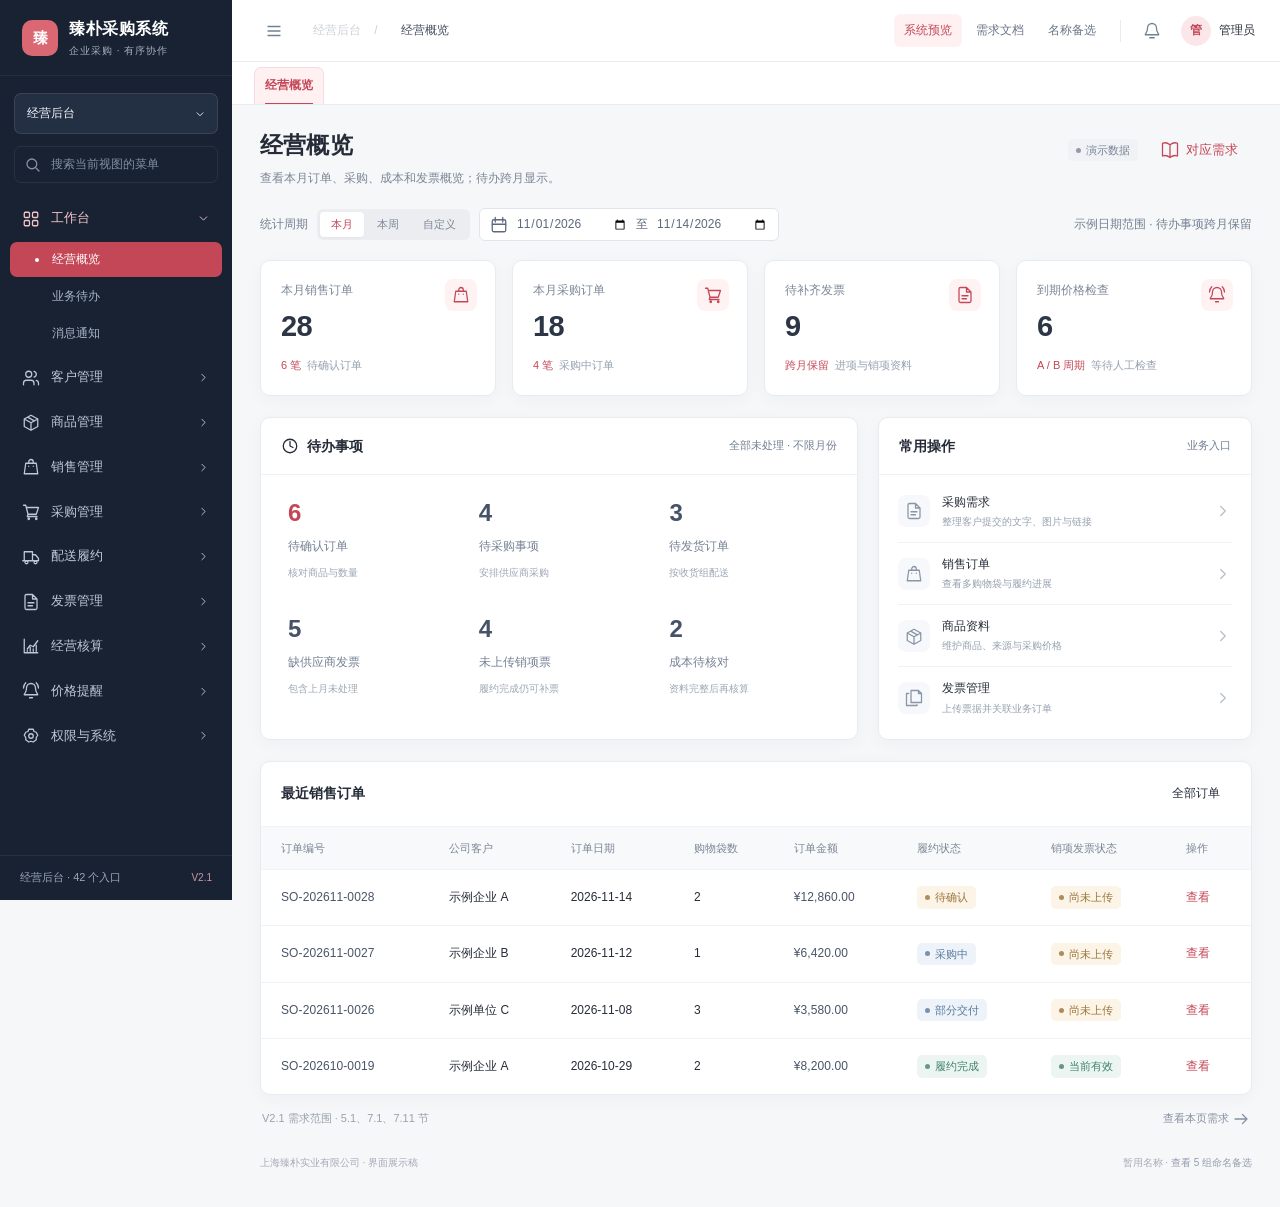
==== index.html @ 1717f4b9 "Add files via upload" ====
<!doctype html>
<html lang="zh-CN">
<head>
<meta charset="utf-8">
<meta name="viewport" content="width=device-width,initial-scale=1">
<meta name="color-scheme" content="light">
<meta name="description" content="臻朴采购系统 V2.1 静态界面预览：经营后台、客户门户与完整规划菜单。">
<title>臻朴采购系统 · 界面预览</title>
<style>
:root{--brand:#D96872;--primary:#C44757;--primary-hover:#B6404E;--soft:#FFF1F2;--bg:#F6F7F9;--surface:#fff;--text:#252C38;--muted:#738092;--border:#E8EBEF;--side:#182232;--side-muted:#A2AFBF;--success:#34816D;--warning:#A77430;--radius:10px;--sidebar:232px;--shadow:0 4px 18px rgba(26,39,57,.035)}
*{box-sizing:border-box}body{margin:0;background:var(--bg);color:var(--text);font-family:Inter,-apple-system,BlinkMacSystemFont,"Segoe UI","PingFang SC","Microsoft YaHei",sans-serif;font-size:14px;line-height:1.6}button,input,select,textarea{font:inherit}button,a,input,select,textarea{-webkit-tap-highlight-color:transparent}button{cursor:pointer}button,a{transition:background .16s,color .16s,border-color .16s,box-shadow .16s}button{color:inherit}a{color:var(--primary);text-decoration:none}button:focus-visible,a:focus-visible,input:focus-visible,select:focus-visible,textarea:focus-visible{outline:3px solid #D9687280;outline-offset:3px}button:disabled{cursor:default;opacity:.55}button svg,a svg{flex-shrink:0}svg.i{width:18px;height:18px;fill:none;stroke:currentColor;stroke-width:1.7;stroke-linecap:round;stroke-linejoin:round;vertical-align:middle;flex-shrink:0}::selection{background:#F8D7DB}button.icon-btn{display:inline-grid;place-items:center;width:34px;height:34px;border:1px solid transparent;background:transparent;border-radius:7px;color:var(--muted)}button.icon-btn:hover{background:var(--soft);color:var(--primary)}.btn{display:inline-flex;align-items:center;justify-content:center;gap:7px;white-space:nowrap;min-height:36px;padding:7px 13px;border:1px solid #DDE2E8;background:white;border-radius:7px;font-size:13px;font-weight:500;line-height:1.4}.btn:hover{border-color:#D9687290;background:#FFFAFA;color:var(--primary)}.btn.primary{background:var(--primary);border-color:var(--primary);color:white}.btn.primary:hover{background:var(--primary-hover)}.btn.small{min-height:30px;padding:5px 10px;font-size:12px}.btn.ghost{border-color:transparent;background:transparent}.btn.ghost:hover{background:var(--soft)}.btn:disabled:hover{background:white;color:var(--muted)}.hint{font-size:12px;color:var(--muted)}.muted{color:var(--muted)}.mono{font-variant-numeric:tabular-nums;font-feature-settings:"tnum";letter-spacing:.1px}.sr-only{position:absolute;width:1px;height:1px;overflow:hidden;clip:rect(0,0,0,0)}.skip{position:fixed;top:-60px;left:16px;z-index:999;background:white;padding:10px}.skip:focus{top:12px}.sidebar{position:fixed;left:0;top:0;bottom:0;width:var(--sidebar);z-index:70;background:var(--side);display:flex;flex-direction:column;color:#DEE5EF;transition:width .18s,transform .18s}.brand{height:76px;display:flex;align-items:center;gap:11px;padding:0 22px;border-bottom:1px solid #FFFFFF0D;flex-shrink:0;color:white}.brand-mark{width:36px;height:36px;background:var(--brand);border-radius:10px;display:grid;place-items:center;color:white;font-size:15px;font-weight:800;letter-spacing:-1px;flex-shrink:0}.brand-name{font-size:16px;font-weight:700;letter-spacing:.5px;white-space:nowrap}.brand-sub{font-size:10px;color:var(--side-muted);margin-top:1px;letter-spacing:1px}.scope-switch{margin:17px 14px 12px;position:relative}.scope-switch select{appearance:none;width:100%;border:1px solid #FFFFFF1A;border-radius:7px;background:#233044;color:#F4F6F9;padding:10px 30px 10px 12px;font-size:12px;cursor:pointer}.scope-switch svg{position:absolute;right:11px;top:12px;pointer-events:none;width:14px}.nav-search{display:flex;align-items:center;gap:7px;margin:0 14px 12px;color:#8392A6;border:1px solid #FFFFFF12;border-radius:7px;padding:7px 9px}.nav-search input{background:none;border:0;outline:none;color:#E9EDF3;width:100%;min-width:0;font-size:12px}.nav-search input::placeholder{color:#8290A2}.nav-scroll{flex:1;overflow:auto;padding:0 10px 12px;scrollbar-width:thin;scrollbar-color:#455269 transparent}.group-toggle{display:flex;align-items:center;width:100%;border:0;background:none;padding:11px 12px;margin-top:2px;border-radius:7px;color:#BEC8D5;font-size:13px;gap:11px;text-align:left}.group-toggle:hover{background:#FFFFFF0A;color:white}.group-toggle .chevron{margin-left:auto;width:13px;height:13px;transition:transform .16s}.group-toggle[aria-expanded=true] .chevron{transform:rotate(90deg)}.group-toggle.has-current{color:#F4C5CA}.nav-children{display:grid;gap:2px;margin:2px 0 5px}.nav-item{position:relative;display:flex;gap:8px;align-items:center;min-height:35px;padding:7px 9px 7px 42px;font-size:12px;color:#A8B5C7;border-radius:7px;white-space:nowrap}.nav-item:hover{background:#FFFFFF0B;color:#FFFFFF}.nav-item.active{background:#C44757;color:#fff}.nav-item.active:before{content:"";position:absolute;width:4px;height:4px;border-radius:50%;left:25px;background:white}.nav-item .phase-mini{font-size:9px;color:inherit;opacity:.8;margin-left:auto;border:1px solid currentColor;padding:0 4px;border-radius:3px;line-height:16px}.sidebar-footer{flex-shrink:0;padding:13px 20px;border-top:1px solid #FFFFFF12;font-size:11px;color:#98A6B9;display:flex;justify-content:space-between;align-items:center}.sidebar-footer .version{font-size:10px;color:#CB99A0}.app{margin-left:var(--sidebar);min-height:100vh;transition:margin .18s}.topbar{height:62px;position:sticky;top:0;background:rgba(255,255,255,.97);border-bottom:1px solid var(--border);z-index:40;display:flex;align-items:center;justify-content:space-between;padding:0 25px;gap:12px}.top-left,.top-right{display:flex;align-items:center;gap:12px;min-width:0}.crumb{color:#8993A2;font-size:12px;white-space:nowrap}.crumb b{font-weight:500;color:#424D5E}.crumb span{padding:0 10px;color:#CCD1D9}.site-links{display:flex;gap:4px;align-items:center;white-space:nowrap}.site-links a{padding:7px 10px;border-radius:6px;color:#697588;font-size:12px}.site-links a:hover,.site-links a.active{background:var(--soft);color:var(--primary)}.header-divider{width:1px;height:22px;background:var(--border);margin:0 2px}.avatar{width:30px;height:30px;display:grid;place-items:center;background:#FBE7E9;color:var(--primary);border-radius:50%;font-weight:600;font-size:12px}.account{display:flex;align-items:center;gap:8px;font-size:12px;white-space:nowrap}.work-tabs{position:sticky;top:62px;z-index:35;height:43px;background:#FFF;border-bottom:1px solid var(--border);display:flex;align-items:stretch;gap:3px;padding:5px 22px 0;overflow-x:auto;scrollbar-width:none}.work-tabs::-webkit-scrollbar{display:none}.work-tab{display:flex;align-items:center;gap:6px;flex-shrink:0;border:1px solid transparent;border-bottom:0;border-radius:7px 7px 0 0;position:relative}.work-tab.selected{background:var(--soft);border-color:#F3DDE1}.work-tab.selected:after{content:"";position:absolute;bottom:-1px;left:10px;right:10px;height:2px;background:var(--primary)}.work-tab .tab-main{background:none;border:0;font-size:12px;color:#748092;padding:8px 10px;white-space:nowrap}.work-tab.selected .tab-main{color:var(--primary);font-weight:600}.work-tab .tab-close{border:0;background:none;color:#A2A9B3;font-size:15px;padding:0 8px 0 0}.work-tab .tab-close:hover{color:var(--primary)}.work-tab:hover{background:#FAFAFC}.content{padding:24px 28px 36px;max-width:1800px;margin:auto}.page-heading{display:flex;justify-content:space-between;align-items:flex-start;gap:16px;margin-bottom:18px}.heading-title{display:flex;align-items:center;gap:10px}.page-heading h1{margin:0;font-size:23px;line-height:1.45;letter-spacing:.2px;font-weight:650}.page-heading p{margin:6px 0 0;color:#7A8596;font-size:12px;max-width:900px;line-height:1.8}.heading-tools{display:flex;gap:9px;align-items:center;flex-shrink:0;margin-top:3px}.badge{display:inline-flex;align-items:center;gap:5px;padding:3px 8px;border-radius:5px;font-size:11px;line-height:1.5;font-weight:500;white-space:nowrap;background:#F0F2F5;color:#758195}.badge:before{content:"";width:5px;height:5px;border-radius:50%;background:currentColor;opacity:.8}.badge.red{background:#FFF0F2;color:#B84A5B}.badge.green{background:#ECF5F1;color:#3F836D}.badge.amber{background:#FBF4E7;color:#9C7439}.badge.blue{background:#EEF3FA;color:#557B9C}.badge.neutral{background:#F0F2F5;color:#788494}.notice{display:flex;align-items:flex-start;gap:9px;padding:11px 14px;background:#FFF7F8;border:1px solid #F4DFE3;border-radius:7px;font-size:12px;line-height:1.8;color:#9E5E67;margin-bottom:18px}.notice svg{margin-top:2px;width:16px;height:16px;flex-shrink:0}.notice.subtle{background:#F8FAFC;color:#738093;border-color:var(--border)}.period-bar{display:flex;align-items:center;justify-content:space-between;gap:12px;flex-wrap:wrap;margin-bottom:19px}.period-left{display:flex;align-items:center;gap:9px;flex-wrap:wrap;font-size:12px}.segmented{display:inline-flex;background:#EBEDF1;border-radius:6px;padding:3px;gap:2px}.segmented button{font-size:11px;border:0;background:none;padding:4px 11px;border-radius:4px;color:#7C8797}.segmented button.active{background:white;color:var(--primary);box-shadow:0 1px 3px #25324C0A}.date-field{display:inline-flex;align-items:center;gap:8px;border:1px solid #E1E5EB;background:white;padding:5px 10px;border-radius:6px;font-size:12px;color:#5D697B}.date-field input{border:0;background:transparent;font-size:12px;color:#5D697B;width:112px;padding:0;outline:none}.kpi-grid{display:grid;grid-template-columns:repeat(4,minmax(0,1fr));gap:16px;margin-bottom:21px}.kpi{position:relative;background:white;border:1px solid var(--border);border-radius:var(--radius);padding:20px;box-shadow:var(--shadow);min-height:128px}.kpi .kpi-icon{position:absolute;top:18px;right:18px;width:32px;height:32px;display:grid;place-items:center;background:#FFF2F3;color:var(--primary);border-radius:8px}.kpi-label{color:#7B8797;font-size:12px;margin-bottom:6px}.kpi-value{font-size:29px;font-weight:650;line-height:1.4;letter-spacing:-.6px;color:#2D3647}.kpi-bottom{display:flex;gap:6px;align-items:center;font-size:11px;color:#94A0AF;margin-top:10px}.kpi-bottom b{font-weight:500;color:var(--primary)}.panel{border:1px solid var(--border);background:white;border-radius:var(--radius);box-shadow:var(--shadow);overflow:hidden;min-width:0}.panel-head{display:flex;align-items:center;justify-content:space-between;gap:10px;padding:17px 20px;border-bottom:1px solid #EFF1F4}.panel-head h2{font-size:14px;font-weight:600;margin:0;display:flex;align-items:center;gap:8px}.panel-head .hint{font-size:11px}.panel-body{padding:20px}.dashboard-columns{display:grid;grid-template-columns:minmax(0,1.6fr) minmax(260px,1fr);gap:20px;margin-bottom:21px}.todo-grid{display:grid;grid-template-columns:repeat(3,minmax(0,1fr));padding:10px 15px 16px;gap:6px}.todo-cell{border:0;background:white;text-align:left;border-radius:7px;padding:14px 12px;display:flex;flex-direction:column;gap:9px}.todo-cell:hover{background:#FFF6F7}.todo-cell .num{font-size:24px;line-height:1.2;font-weight:600;color:#465267}.todo-cell .num.rose{color:var(--primary)}.todo-cell .label{font-size:12px;color:#748094}.todo-cell .meta{font-size:10px;color:#9CA6B4}.quick-list{padding:6px 19px 10px}.quick-item{display:flex;align-items:center;gap:12px;width:100%;padding:12px 0;background:none;border:0;border-bottom:1px solid #F0F2F5;text-align:left}.quick-item:last-child{border-bottom:0}.quick-item:hover .quick-copy strong{color:var(--primary)}.quick-icon{width:32px;height:32px;display:grid;place-items:center;background:#F7F8FB;border-radius:8px;color:#8A95A5}.quick-copy{flex:1}.quick-copy strong{font-size:12px;font-weight:500;display:block}.quick-copy span{font-size:10px;color:#95A0AF;display:block;margin-top:2px}.quick-arrow{color:#B6BFCA}.table-scroll{width:100%;overflow:auto;scrollbar-width:thin}table{border-collapse:collapse;width:100%;font-size:12px;white-space:nowrap;text-align:left}thead{background:#F8F9FB;color:#7B8796;font-size:11px;font-weight:500}th{padding:13px 15px;font-weight:500;line-height:1.5}td{border-top:1px solid #F0F2F5;padding:15px;line-height:1.6;max-width:240px;overflow:hidden;text-overflow:ellipsis}tr:hover td{background:#FFFAFB}td:first-child,th:first-child{padding-left:20px}td:last-child,th:last-child{padding-right:20px}.table-action{border:0;background:transparent;color:var(--primary);font-size:12px;padding:3px 0}.table-action:hover{text-decoration:underline}.cell-main{font-weight:500;color:#485466}.cell-sub{font-size:10px;color:#A0A9B6;margin-top:3px;display:block}.truncate{display:block;max-width:210px;white-space:nowrap;overflow:hidden;text-overflow:ellipsis}.filter-bar{display:flex;justify-content:space-between;align-items:center;flex-wrap:wrap;gap:10px;padding:18px 20px}.filter-controls,.filter-actions{display:flex;align-items:center;gap:8px;flex-wrap:wrap}.search-box{display:flex;align-items:center;gap:8px;padding:7px 10px;border:1px solid #E1E5EB;border-radius:6px;background:white;color:#9BA6B4;min-width:210px}.search-box input{border:0;outline:none;min-width:0;width:100%;font-size:12px;color:#455368}.search-box input::placeholder{color:#A5ADBA}.select-control{border:1px solid #E1E5EB;border-radius:6px;font-size:12px;background:white;padding:8px 27px 8px 10px;min-height:35px;color:#778395}.list-tabs{display:flex;gap:24px;padding:0 20px;border-bottom:1px solid var(--border);overflow:auto;white-space:nowrap}.list-tabs button{border:0;background:none;padding:14px 0 12px;font-size:12px;color:#7E899A;position:relative;flex-shrink:0}.list-tabs button.active{color:var(--primary);font-weight:600}.list-tabs button.active:after{content:"";position:absolute;bottom:0;left:0;right:0;height:2px;background:var(--primary)}.table-footer{display:flex;align-items:center;justify-content:space-between;padding:14px 20px;color:#95A0AE;font-size:11px;border-top:1px solid var(--border)}.pagination{display:flex;gap:7px;align-items:center}.pagination button{border:1px solid #E1E5EB;background:white;border-radius:5px;min-width:25px;height:26px;font-size:11px;color:#7E8B9C}.pagination button.current{border-color:#E2A5AD;color:var(--primary);background:#FFF5F6}.pagination button:disabled{opacity:.4}.section-footnote{font-size:11px;color:#98A1AD;padding:15px 2px 0;display:flex;justify-content:space-between;gap:10px;flex-wrap:wrap}.section-footnote a{color:#8691A2}.section-footnote a:hover{color:var(--primary)}.empty{padding:64px 20px;text-align:center;color:#98A2AF;font-size:12px}.empty svg{width:38px;height:38px;color:#C9D1DC;margin-bottom:12px}.empty strong{display:block;color:#6F7B8F;font-size:14px;font-weight:500;margin-bottom:6px}.notes{margin:16px 0;padding:0;list-style:none;font-size:12px;color:#7E8998}.notes li{padding:5px 0;display:flex;gap:8px;align-items:flex-start}.notes li:before{content:"";width:4px;height:4px;background:#DAA0A9;border-radius:50%;margin-top:8px;flex-shrink:0}.form-grid{display:grid;grid-template-columns:1fr 1fr;gap:20px}.field label{display:block;font-size:12px;margin-bottom:8px;color:#5C687A}.field .required{color:var(--primary);margin-right:3px}.field input,.field textarea,.field select{width:100%;border:1px solid #E0E5EB;border-radius:7px;padding:10px 12px;background:white;color:#596678;font-size:12px;outline:none}.field input[readonly]{background:#F8F9FB;color:#8C98A7}.field textarea{min-height:110px;resize:vertical}.field input:focus,.field textarea:focus{border-color:#DFA0A9}.field.full{grid-column:1/-1}.field .hint{margin:6px 0 0;font-size:11px}.upload-box{border:1px dashed #DBDFE6;border-radius:7px;min-height:100px;display:flex;align-items:center;justify-content:center;flex-direction:column;gap:7px;color:#9BA6B4;background:#FBFCFE;font-size:12px;cursor:pointer}.upload-box:hover{border-color:var(--brand);background:#FFFAFB}.form-actions{display:flex;gap:10px;padding-top:22px;border-top:1px solid var(--border);margin-top:24px}.settings-layout{display:grid;grid-template-columns:minmax(0,1.5fr) minmax(260px,1fr);gap:20px}.setting-row{display:flex;justify-content:space-between;align-items:center;padding:18px 0;border-bottom:1px solid #EEF1F5;gap:20px}.setting-row:first-child{padding-top:0}.setting-row:last-child{border:0}.setting-row strong{display:block;font-size:13px;font-weight:500}.setting-row p{font-size:11px;color:#8A95A5;margin:4px 0 0}.switch{height:21px;width:38px;background:#D9DFE7;border:0;border-radius:20px;position:relative;flex-shrink:0}.switch:after{content:"";position:absolute;left:3px;top:3px;width:15px;height:15px;background:white;border-radius:50%}.switch.on{background:var(--primary)}.switch.on:after{left:20px}.rule-summary{display:flex;gap:12px;align-items:stretch;margin-bottom:20px}.rule-tile{flex:1;background:#FAF6F7;border:1px solid #F2E7EA;border-radius:8px;padding:17px}.rule-tile strong{color:var(--primary);font-size:25px;display:block;margin:4px 0}.rule-tile span{font-size:11px;color:#8B7A83}.cycle-steps{display:flex;gap:9px;align-items:center;flex-wrap:wrap;font-size:12px;padding:18px;background:#FCF9FA;border:1px solid #F0E7E9;border-radius:8px;margin-bottom:20px}.cycle-steps .step{border:1px solid #EAD9DD;background:white;padding:8px 12px;border-radius:6px;color:#925D69}.cycle-steps .i{color:#C2A2AA;width:15px}.catalog-top{display:flex;align-items:center;justify-content:space-between;gap:20px;padding:24px;background:#FFF;border:1px solid var(--border);border-radius:10px;margin-bottom:20px}.catalog-top h2{font-size:18px;font-weight:600;margin:0 0 6px}.catalog-top p{color:#8A94A4;font-size:12px;margin:0}.product-grid{display:grid;grid-template-columns:repeat(4,minmax(0,1fr));gap:16px;margin-top:18px}.product-card{background:white;border:1px solid var(--border);border-radius:9px;overflow:hidden}.product-card:hover{border-color:#DDA7AF;box-shadow:0 5px 20px #40253006}.product-visual{height:150px;background:#F7F8FA;display:grid;place-items:center;color:#A0AAB9;position:relative}.product-visual .i{width:56px;height:56px;stroke-width:1.1}.product-visual .image-note{position:absolute;bottom:10px;font-size:10px;color:#A8B0BC}.product-info{padding:17px}.product-info h3{font-size:13px;margin:0 0 5px;white-space:nowrap;overflow:hidden;text-overflow:ellipsis;font-weight:600}.product-info p{margin:0 0 14px;color:#96A0AD;font-size:11px}.product-price{display:flex;align-items:center;justify-content:space-between;gap:6px;color:var(--primary);font-size:13px}.bags-layout{display:grid;grid-template-columns:minmax(0,1fr) 285px;gap:20px}.bag{margin-bottom:18px}.bag-top{display:flex;align-items:center;gap:10px;padding:17px 20px;border-bottom:1px solid var(--border)}.bag-top strong{font-size:13px;font-weight:600}.bag-top .badge{margin-left:auto}.address-line{padding:13px 20px;color:#7D8797;font-size:12px;background:#FDFDFE;border-bottom:1px solid #F1F3F5;display:flex;gap:8px;align-items:center;flex-wrap:wrap}.cart-row{display:flex;align-items:center;gap:16px;padding:18px 20px;border-bottom:1px solid #F1F3F5}.cart-thumb{width:46px;height:46px;background:#F5F6F9;border:1px solid #EEF0F3;border-radius:7px;display:grid;place-items:center;color:#A0ABB9;flex-shrink:0}.cart-info{flex:1;min-width:0}.cart-info strong{font-size:12px;font-weight:500;display:block}.cart-info span{font-size:11px;color:#96A0AF}.quantity{display:flex;align-items:center;border:1px solid #E2E6EC;border-radius:5px;font-size:12px;overflow:hidden}.quantity button{background:#FBFCFD;border:0;width:25px;height:28px;color:#8A96A7}.quantity span{min-width:30px;text-align:center}.cart-price{font-size:12px;color:var(--primary);margin-left:12px}.summary-row{display:flex;justify-content:space-between;font-size:12px;margin:15px 0;color:#8590A0}.summary-total{display:flex;justify-content:space-between;border-top:1px solid var(--border);padding:20px 0;color:#4D5B6F;font-size:13px}.summary-total strong{color:var(--primary);font-size:18px}.summary-box .btn{width:100%}.quote-sheet{max-width:1000px;margin:0 auto;background:white;border:1px solid var(--border);border-top:4px solid var(--brand);border-radius:8px;padding:32px}.quote-head{display:flex;justify-content:space-between;gap:25px;border-bottom:1px solid #EEE6E9;padding-bottom:24px}.quote-title h2{font-size:24px;letter-spacing:2px;margin:0 0 5px;font-weight:600}.quote-title p{font-size:12px;color:#8A94A2;margin:0}.quote-meta{font-size:11px;color:#8590A0;text-align:right;line-height:2}.quote-client{padding:20px 0;display:flex;justify-content:space-between;font-size:12px;color:#6C778A}.quote-product{display:flex;gap:11px;align-items:center}.quote-product .cart-thumb{width:36px;height:36px}.quote-total{text-align:right;padding:22px 0;font-size:13px;color:#8190A1}.quote-total strong{color:var(--primary);font-size:22px;margin-left:25px}.quote-note{border-top:1px solid var(--border);padding-top:18px;font-size:11px;color:#98A0AC;line-height:1.9}.reserved{max-width:900px;margin:0 auto}.reserved-hero{background:white;border:1px solid var(--border);border-radius:10px;padding:32px}.reserved-icon{width:52px;height:52px;border-radius:12px;background:#FAF0F2;color:var(--primary);display:grid;place-items:center;margin-bottom:20px}.reserved-icon svg{width:26px;height:26px}.reserved-hero h2{font-size:21px;margin:0 0 10px;font-weight:600}.reserved-hero>p{font-size:13px;color:#8591A0;line-height:1.9;max-width:700px}.reserved-caption{font-size:12px;color:#9B7480;margin:22px 0;padding:14px 16px;background:#FFF7F8;border-radius:7px;border-left:3px solid #E5B2B9}.reserved-links{display:flex;gap:10px;flex-wrap:wrap;margin-top:24px}.planned-tabs{display:flex;gap:8px;flex-wrap:wrap;margin:20px 0}.planned-tabs button{border:1px solid #E5D6DA;background:#FFF9FA;border-radius:6px;padding:8px 15px;font-size:12px;color:#93717C}.planned-tabs button.active{background:var(--soft);border-color:var(--brand);color:var(--primary)}.auth-card{max-width:450px;margin:32px auto;background:white;border:1px solid var(--border);border-radius:12px;padding:32px}.auth-card .brand-mark{margin-bottom:20px}.auth-card h2{font-size:21px;margin:0 0 9px}.auth-card p{font-size:12px;color:#8A95A5;margin:0 0 22px;line-height:1.9}.auth-card .field{margin:16px 0}.auth-card .btn{width:100%;margin-top:5px}.auth-footer{display:flex;justify-content:space-between;margin-top:16px;font-size:11px}.help-grid{display:grid;grid-template-columns:1fr 1fr;gap:20px}.help-link{background:white;border:1px solid var(--border);border-radius:10px;padding:25px;display:block;color:var(--text)}.help-link:hover{border-color:#DB9BA6;background:#FFFAFB}.help-link h2{font-size:16px;margin:14px 0 8px}.help-link p{font-size:12px;color:#8A95A5;margin:0;line-height:1.9}.help-link svg{color:var(--primary);width:26px;height:26px}.help-accordion{margin-top:20px}.help-accordion details{padding:18px 20px;border-bottom:1px solid var(--border);font-size:12px}.help-accordion details:last-child{border:0}.help-accordion summary{cursor:pointer;font-weight:500;color:#4D5B70}.help-accordion p{color:#8590A0;line-height:1.9}.app-footer{display:flex;align-items:center;justify-content:space-between;gap:15px;margin-top:27px;font-size:10px;color:#A3ABB7;flex-wrap:wrap}.app-footer a{color:#929DAC}.backdrop{display:none;position:fixed;inset:0;background:#0C15264D;z-index:65}.tooltip{position:fixed;z-index:500;max-width:min(360px,calc(100vw - 20px));background:#263347;color:white;font-size:11px;padding:8px 12px;border-radius:6px;box-shadow:0 5px 20px #18233326;pointer-events:none;line-height:1.7}.toast{position:fixed;left:calc(50% + var(--sidebar)/2);bottom:28px;transform:translateX(-50%) translateY(20px);background:#263347;color:white;z-index:600;max-width:min(470px,calc(100vw - 30px));font-size:12px;padding:12px 18px;border-radius:8px;box-shadow:0 10px 30px #20294030;opacity:0;pointer-events:none;transition:opacity .18s,transform .18s}.toast.show{opacity:1;transform:translateX(-50%) translateY(0)}.modal-overlay{position:fixed;inset:0;z-index:200;background:#17223861;display:flex;align-items:center;justify-content:center;padding:22px}.modal{background:#fff;border-radius:12px;max-width:850px;width:100%;max-height:88vh;overflow:auto;box-shadow:0 20px 60px #13213233}.modal-head{position:sticky;top:0;background:white;display:flex;justify-content:space-between;align-items:center;padding:17px 24px;border-bottom:1px solid var(--border);z-index:1}.modal-head h2{font-size:16px;margin:0}.modal-body{padding:24px}.detail-grid{display:grid;grid-template-columns:1fr 1fr;gap:20px}.detail-grid dt{font-size:11px;color:#95A0AE}.detail-grid dd{margin:6px 0 0;font-size:13px;color:#536176;overflow-wrap:anywhere}.progress{display:flex;gap:3px;margin:20px 0}.progress span{height:4px;border-radius:5px;background:#E8EDF2;flex:1}.progress span.done{background:#D96872}.tracking-list{list-style:none;padding:0;margin:20px 0 0}.tracking-list li{position:relative;padding:0 0 20px 25px;border-left:1px solid #E7EBF0;margin-left:5px;font-size:12px;color:#748195}.tracking-list li:before{content:"";position:absolute;left:-5px;top:5px;width:9px;height:9px;background:#D4DAE3;border:2px solid white;border-radius:50%}.tracking-list li:first-child:before{background:var(--primary)}.tracking-list li:last-child{border-color:transparent}.tracking-list strong{font-weight:500;display:block;color:#566477}.tracking-list time{font-size:10px;color:#A0AAB7}.mini-bars{display:flex;gap:16px;align-items:flex-end;height:135px;padding:5px 10px 24px}.mini-bar{flex:1;max-width:55px;position:relative;border-radius:5px 5px 0 0;background:#EDD0D5;min-height:10px}.mini-bar:nth-child(2n){background:#D9818C}.mini-bar span{position:absolute;bottom:-22px;left:50%;transform:translateX(-50%);font-size:10px;color:#9AA5B3;white-space:nowrap}.mini-bar i{position:absolute;top:-22px;left:50%;transform:translateX(-50%);font-style:normal;font-size:10px;color:#8B98A8}.menu-map{display:grid;grid-template-columns:repeat(3,1fr);gap:15px}.map-group{border:1px solid var(--border);border-radius:8px;padding:15px}.map-group h3{margin:0 0 8px;font-size:13px}.map-group a{display:inline-block;margin:4px 10px 4px 0;font-size:11px;color:#7B8799}.map-group a:hover{color:var(--primary)}body.compact{--sidebar:74px}body.compact .brand{padding:0 19px}body.compact .brand-copy,body.compact .scope-switch,body.compact .nav-search,body.compact .nav-label,body.compact .group-toggle .chevron,body.compact .nav-children,body.compact .sidebar-footer span:first-child{display:none}body.compact .nav-scroll{padding-top:18px}body.compact .group-toggle{justify-content:center;padding:13px 0}body.compact .sidebar-footer{padding:15px 5px;justify-content:center}body.compact .nav-group{position:relative}
@media(min-width:1650px){.content{padding:30px 36px}.kpi{min-height:141px;padding:22px}.dashboard-columns{grid-template-columns:1.7fr 1fr}.todo-cell{padding:18px 15px}.quick-item{padding:16px 0}}
@media(max-width:1180px){:root{--sidebar:212px}.content{padding:22px}.topbar{padding:0 18px}.top-right{gap:6px}.crumb{max-width:240px;overflow:hidden;text-overflow:ellipsis}.account span{display:none}.kpi{padding:16px}.kpi-value{font-size:26px}.kpi .kpi-icon{right:13px;width:28px;height:28px}.dashboard-columns{grid-template-columns:1.4fr 1fr}.product-grid{grid-template-columns:repeat(3,1fr)}.bags-layout{grid-template-columns:minmax(0,1fr) 245px}.menu-map{grid-template-columns:1fr 1fr}}
@media(max-width:960px){.kpi-grid{gap:12px;grid-template-columns:repeat(2,1fr)}.dashboard-columns{grid-template-columns:1fr}.quick-list{display:grid;grid-template-columns:1fr 1fr;column-gap:22px}.settings-layout,.bags-layout{grid-template-columns:1fr}.product-grid{grid-template-columns:repeat(2,1fr)}.heading-tools .doc-ref{display:none}.crumb span,.crumb .crumb-group{display:none}.quote-sheet{padding:22px}.site-links a{padding:7px}.summary-box{max-width:none}}
@media(max-width:720px){:root{--sidebar:0px}body.compact{--sidebar:0px}.sidebar,body.compact .sidebar{width:232px;transform:translateX(-100%)}body.menu-open .sidebar{transform:translateX(0)}body.menu-open .backdrop{display:block}.app{margin-left:0}.topbar{height:58px;padding:0 12px}.top-left{gap:4px}.crumb{max-width:135px;font-size:12px}.header-divider,.account{display:none}.site-links{gap:0}.site-links a{font-size:11px;padding:7px 8px}.work-tabs{top:58px;height:41px;padding:5px 12px 0}.content{padding:19px 14px 28px}.page-heading{gap:10px;margin-bottom:15px}.page-heading h1{font-size:20px}.page-heading p{font-size:11px}.heading-title{gap:7px;flex-wrap:wrap}.heading-tools{margin-top:1px}.heading-tools .btn{font-size:11px;padding:7px 9px}.heading-tools .btn svg{display:none}.kpi-grid{gap:10px;margin-bottom:16px}.kpi{padding:14px;min-height:124px}.kpi-label{font-size:11px}.kpi-value{font-size:27px;margin-top:8px}.kpi .kpi-icon{width:24px;height:24px;right:12px;top:12px}.kpi .kpi-icon svg{width:14px;height:14px}.kpi-bottom{font-size:10px;margin-top:7px}.todo-grid{padding:8px;gap:0}.todo-cell{padding:12px 9px}.todo-cell .num{font-size:23px}.todo-cell .label{font-size:11px}.todo-cell .meta{font-size:9px}.panel-head{padding:14px 15px}.panel-head h2{font-size:13px}.panel-body{padding:16px}.filter-bar{padding:14px;align-items:flex-start}.filter-actions{width:100%;justify-content:flex-end}.filter-controls{width:100%;flex-wrap:nowrap}.search-box{min-width:0;flex:1}.filter-controls .select-control{max-width:100px}.list-tabs{gap:20px;padding:0 15px}.list-tabs button{font-size:11px}.notice{font-size:11px;padding:10px 12px}.table-footer{padding:12px 15px}.date-field input{width:108px}.period-bar{gap:9px}.period-left{gap:7px}.period-bar>.hint{display:none}.form-grid,.detail-grid{grid-template-columns:1fr}.field.full{grid-column:auto}.help-grid{grid-template-columns:1fr}.product-grid{gap:10px}.product-visual{height:115px}.product-info{padding:12px}.product-info h3{font-size:12px}.product-price{font-size:12px;flex-wrap:wrap}.catalog-top{padding:18px;align-items:flex-start;flex-direction:column;gap:12px}.catalog-top h2{font-size:17px}.cart-row{padding:15px 13px;gap:10px;flex-wrap:wrap}.cart-info{min-width:130px}.cart-price{margin-left:auto}.address-line{font-size:11px;padding:12px 14px}.bag-top{padding:15px}.quote-sheet{padding:20px 14px}.quote-title h2{font-size:20px}.quote-head{gap:15px}.quote-meta{font-size:10px}.quote-client{flex-wrap:wrap;gap:8px;font-size:11px}.reserved-hero{padding:24px 19px}.reserved-hero h2{font-size:19px}.menu-map{grid-template-columns:1fr}.toast{left:50%;bottom:20px;font-size:11px}.modal-overlay{padding:12px}.modal-head{padding:14px 18px}.modal-body{padding:18px}.auth-card{padding:25px;margin:15px auto}.quick-list{padding:6px 15px 10px;column-gap:14px}.quick-copy span{font-size:9px}.quick-icon{width:28px;height:28px}.quick-item{gap:8px}.quick-copy strong{font-size:11px}.quick-arrow{width:13px!important}.notice+.panel{margin-top:0}body.compact .brand{padding:0 22px}body.compact .brand-copy,body.compact .scope-switch,body.compact .nav-search,body.compact .nav-label,body.compact .group-toggle .chevron,body.compact .sidebar-footer span:first-child{display:initial}body.compact .nav-search{display:flex}body.compact .nav-children{display:grid}body.compact .group-toggle{justify-content:initial;padding:11px 12px}body.compact .sidebar-footer{justify-content:space-between;padding:13px 20px}}
@media(prefers-reduced-motion:reduce){*,*:before,*:after{transition:none!important;scroll-behavior:auto!important}}
@media print{.sidebar,.topbar,.work-tabs,.heading-tools,.app-footer,.filter-bar,.toast,.modal-overlay .modal-head button{display:none!important}.app{margin:0}.content{padding:0}.panel{box-shadow:none;break-inside:avoid}.modal-overlay{position:static;background:none;padding:0}.modal{max-height:none;box-shadow:none;max-width:none}.modal-overlay~*{display:none}}
</style>
</head>
<body>
<a class="skip" href="#page-content">跳转到主要内容</a>
<aside class="sidebar" aria-label="系统导航">
<a class="brand" href="index.html" aria-label="臻朴采购系统首页"><span class="brand-mark">臻</span><span class="brand-copy"><span class="brand-name">臻朴采购系统</span><span class="brand-sub" style="display:block">企业采购 · 有序协作</span></span></a>
<div class="scope-switch"><label class="sr-only" for="scope-selector">切换预览视图</label><select id="scope-selector"><option value="admin">经营后台</option><option value="client">客户门户</option><option value="future">规划预留</option></select><svg class="i" viewBox="0 0 24 24"><path d="m7 10 5 5 5-5"/></svg></div>
<div class="nav-search"><svg class="i" viewBox="0 0 24 24"><circle cx="10.5" cy="10.5" r="6.5"/><path d="m16 16 4 4"/></svg><input id="menu-search" type="search" placeholder="搜索当前视图的菜单" aria-label="搜索菜单"></div>
<nav class="nav-scroll" id="sidebar-nav"></nav>
<div class="sidebar-footer"><span id="scope-count">完整菜单预览</span><span class="version">V2.1</span></div>
</aside>
<div class="backdrop" id="nav-backdrop"></div>
<div class="app">
<header class="topbar"><div class="top-left"><button type="button" class="icon-btn" id="sidebar-toggle" aria-label="展开或收起侧边栏" aria-expanded="true"><svg class="i" viewBox="0 0 24 24"><path d="M4 6h16M4 12h16M4 18h16"/></svg></button><div class="crumb" id="breadcrumb">经营后台 <span>/</span> <b>经营概览</b></div></div><div class="top-right"><nav class="site-links" aria-label="项目页面"><a class="active" href="index.html">系统预览</a><a href="readme.html">需求文档</a><a href="names.html">名称备选</a></nav><span class="header-divider"></span><button class="icon-btn" type="button" data-page="admin-messages" data-tip="查看示例消息" aria-label="查看消息"><svg class="i" viewBox="0 0 24 24"><path d="M18 8a6 6 0 0 0-12 0c0 7-3 7-3 9h18c0-2-3-2-3-9M9 21h6"/></svg></button><span class="account"><span class="avatar" id="avatar-label">管</span><span id="account-label">管理员</span></span></div></header>
<div class="work-tabs" id="work-tabs" role="tablist" aria-label="已打开的工作页"></div>
<main class="content" id="page-content" tabindex="-1"></main>
</div>
<div class="toast" id="toast" role="status" aria-live="polite"></div>
<noscript><div style="position:fixed;inset:105px 20px 20px 250px;background:white;padding:30px;z-index:900"><h1>请开启 JavaScript 查看界面预览</h1><p>本页面的菜单切换需要浏览器运行内嵌脚本。您也可以直接阅读 <a href="readme.html">完整需求文档</a> 或 <a href="names.html">名称备选</a>。</p></div></noscript>
<script>
'use strict';
const MANIFEST = {"productName":"臻朴采购系统","requirementsVersion":"2.1","documentDate":"2026-11-13","scopeNote":"静态原型中的菜单拆分属于界面设计，功能与分期以V2.1为准；未来菜单集中在规划预留视图，不表示当前启用。","phaseLabels":{"core":"一期核心","proposal":"设计建议","pending":"规则待定","conditional":"条件增强","reserved":"接口预留","deferred":"明确延后","optional":"后续可选"},"scopes":[{"id":"admin","label":"经营后台","groups":[{"id":"workbench","label":"工作台","icon":"layout-dashboard","pages":[{"id":"admin-overview","label":"经营概览","phase":"core","stage":"一期","summary":"查看本月订单、采购、成本和发票概览；待办跨月显示。","source":"5.1、7.1、7.11","columns":[],"tabs":[],"view":"dashboard","notes":["日期默认本月1日至当天，可自定义；待办不随月份自动清空。","不显示实际收付款、现金净额或无依据的利润。"]},{"id":"admin-todos","label":"业务待办","phase":"core","stage":"一期","summary":"集中处理订单确认、采购、配送、缺票、核算和查价。","source":"7.1、7.10、7.11","columns":["事项","关联业务","公司客户","负责人","截止时间","状态"],"tabs":["全部","待确认","待采购","待发货","缺进项票","未上传销项票","成本待核对","到期查价"],"view":"table","notes":[]},{"id":"admin-messages","label":"消息通知","phase":"proposal","stage":"一期","summary":"查看订单、发货、报价及发票等站内消息。","source":"6.8、7.12","columns":["主题","业务类型","关联单据","时间","状态"],"tabs":["全部","未读","已读"],"view":"table","notes":[]}]},{"id":"customers","label":"客户管理","icon":"users","pages":[{"id":"admin-companies","label":"公司客户","phase":"core","stage":"一期","summary":"维护公司及单位客户档案、开票资料、账期约定和收货信息。","source":"6.1、7.3","columns":["客户编号","公司名称","联系人","联系电话","主账号","负责人","标签","状态"],"tabs":["客户列表","开票资料","账期约定"],"view":"table","notes":["不纳入独立个人客户。","公司法定名称由管理员核对纠错，保留历史快照。","账期起点及固定开票规则待 R03。"]},{"id":"admin-customer-accounts","label":"客户主账号","phase":"core","stage":"一期","summary":"由后台开通一公司一主账号，维护账号状态与资料。","source":"6.1、6.2、7.3","columns":["用户名","所属公司","联系人","状态","创建时间"],"tabs":[],"view":"table","notes":["自助注册关闭；客户子账号未来预留。","用户名每年一次的计次方式待定。"]},{"id":"admin-followups","label":"客户跟进","phase":"proposal","stage":"一期","summary":"维护标签、负责人、跟进记录和下一次待办。","source":"3、7.3","columns":["公司客户","跟进内容","跟进人","最后跟进","下次待办","状态"],"tabs":[],"view":"table","notes":[]}]},{"id":"products","label":"商品管理","icon":"package","pages":[{"id":"admin-products","label":"商品目录","phase":"core","stage":"一期","summary":"维护商品图文、规格、包装、上架状态与可见范围。","source":"6.3、7.2","columns":["商品编码","商品名称","分类","品牌","规格／型号","单位包装","供货状态","上架状态"],"tabs":["全部商品","已上架","已下架","待完善"],"view":"table","notes":["价格模式待定，不将未知价格显示为0元。","完整库存未启用，不显示虚构可用库存。"]},{"id":"admin-product-dictionaries","label":"分类与品牌","phase":"core","stage":"一期","summary":"维护商品分类、品牌及单位包装等基础资料。","source":"6.3、7.2、7.12","columns":["名称","类型","关联商品数","状态"],"tabs":["商品分类","品牌管理","单位与包装"],"view":"table","notes":[]},{"id":"admin-sources","label":"供应商供货资料","phase":"core","stage":"一期","summary":"同一商品可关联多家供应商和多个采购来源。","source":"7.2、7.3","columns":["商品","供应商","来源渠道","当前采购价","报价日期","单位包装","待核对状态"],"tabs":["供货记录","采购链接","基础比价"],"view":"table","notes":["采购价前期由管理员填写。","成本及外部采购链接仅后台查看。","基础比价兼顾税、单位包装、运杂费和报价时间。"]},{"id":"admin-price-history","label":"历史价格","phase":"core","stage":"一期","summary":"查看采购价格和资料变更记录，追溯来源与时间。","source":"7.2、7.10","columns":["商品","供应商来源","价格类型","原价格","新价格","更新时间","操作人"],"tabs":[],"view":"table","notes":["当前对客定价模式和优先级仍待定。"]}]},{"id":"sales","label":"销售管理","icon":"shopping-bag","pages":[{"id":"admin-requirements","label":"采购需求","phase":"core","stage":"一期","summary":"处理客户提交的文字、图片、链接、规格与数量，匹配或补充商品。","source":"6.4、7.4","columns":["需求编号","公司客户","需求摘要","规格／数量","提交时间","状态"],"tabs":["全部","待处理","待补充","已匹配","已报价"],"view":"table","notes":[]},{"id":"admin-quotes","label":"报价管理","phase":"core","stage":"一期","summary":"整理商品并展示专业报价，包含主图、站内商品链接、数量与价格。","source":"6.8、7.4","columns":["报价编号","公司客户","报价日期","商品数","报价金额","有效期","状态"],"tabs":["报价列表","报价展示预览"],"view":"table","notes":["确认方式、有效期、版本及转订单规则待定。","报价链接不默认匿名公开，外部采购链接不可对客暴露。"]},{"id":"admin-orders","label":"销售订单","phase":"core","stage":"一期","summary":"管理客户提交和后台代录订单，一单多袋、按商品数量履约。","source":"7.5、8.2、8.3","columns":["订单编号","公司客户","订单日期","购物袋数","订单金额","履约状态","销项发票状态"],"tabs":["全部","待确认","采购中","部分交付","履约完成","已取消"],"view":"table","notes":["客户全部确认货物无问题才完成履约。","发票未上传不阻断完成；不加入结清状态字段，R01尚待确认。"]},{"id":"admin-aftersales","label":"售后与异常","phase":"core","stage":"一期","summary":"按原订单、商品、数量与收货组跟踪退换补发等异常。","source":"6.8、7.5、8.3","columns":["售后编号","原订单","公司客户","商品／数量","收货组","问题类型","处理状态"],"tabs":["全部","待处理","处理中","已处理"],"view":"table","notes":["退款在线下处理，页面不提供退款支付。"]}]},{"id":"purchasing","label":"采购管理","icon":"shopping-cart","pages":[{"id":"admin-suppliers","label":"供应商档案","phase":"core","stage":"一期","summary":"维护本地、外地及平台供应商资料与开票信息。","source":"7.2、7.3","columns":["供应商名称","类型","联系人","联系电话","开票资料","关联商品数","状态"],"tabs":[],"view":"table","notes":[]},{"id":"admin-purchases","label":"采购订单","phase":"core","stage":"一期","summary":"按供应商和收货组安排采购，记录实际数量、成本及到货。","source":"7.6","columns":["采购编号","供应商","关联销售订单","采购日期","采购金额","履约方式","到货状态"],"tabs":["全部","待采购","采购中","部分到货","已到货","异常"],"view":"table","notes":["保留外部平台订单号、规格数量和费用归属。","供应商直发和管理员经手发货均可，不强制库存入库。","无已付金额、欠款或付款登记。"]}]},{"id":"fulfillment","label":"配送履约","icon":"truck","pages":[{"id":"admin-dispatches","label":"发货管理","phase":"core","stage":"一期","summary":"按订单、购物袋及实际发货商品安排一个或多个包裹。","source":"6.5、7.7、8.2","columns":["配送编号","销售订单","收货组","收件人","配送方式","商品数量","配送状态"],"tabs":["全部","待发货","已发货","部分交付"],"view":"table","notes":[]},{"id":"admin-tracking","label":"物流查询","phase":"core","stage":"一期","summary":"查看快递公司、运单号、轨迹、异常和最后更新时间。","source":"6.7、7.7","columns":["运单号","快递公司","关联订单","收货组","当前轨迹","最后更新","状态"],"tabs":[],"view":"table","notes":["识别仅作候选，手动选择兜底。","原型不调用物流API或承诺已接入；查询结果只是示例。"]},{"id":"admin-self-delivery","label":"商家自配送","phase":"core","stage":"一期","summary":"记录商家自行送达、配送联系人、时间和交付凭据。","source":"6.7、7.7.2","columns":["配送编号","关联订单","收货组","配送联系人","预计送达","实际送达","状态"],"tabs":[],"view":"table","notes":["无需快递公司和运单号，不伪造快递轨迹。"]},{"id":"admin-receipts","label":"收货确认","phase":"pending","stage":"一期","summary":"按商品数量和购物袋核对客户确认情况。","source":"6.7、7.5、8.3","columns":["销售订单","公司客户","收货组","应收数量","已确认数量","确认时间","状态"],"tabs":[],"view":"table","notes":["确认主体和异常处理细节待 R05；快递签收不等于客户确认。"]},{"id":"admin-delivery-issues","label":"配送异常","phase":"core","stage":"一期","summary":"集中查看缺货、破损、补发和轨迹异常。","source":"7.1、7.5、7.7","columns":["关联订单","包裹／收货组","异常类型","异常说明","发现时间","处理状态"],"tabs":[],"view":"table","notes":[]}]},{"id":"invoices","label":"发票管理","icon":"file-text","pages":[{"id":"admin-sales-invoices","label":"销项发票","phase":"core","stage":"一期","summary":"上传并绑定给客户的发票，一销售订单一张当前有效票。","source":"6.8、7.8","columns":["发票号码","公司客户","销售订单","开票日期","发票金额","上传日期","状态"],"tabs":["全部","尚未上传","待核对","当前有效","更正历史"],"view":"table","notes":[]},{"id":"admin-purchase-invoices","label":"进项发票","phase":"core","stage":"一期","summary":"登记供应商发票，绑定采购业务并追溯销售订单。","source":"7.8","columns":["发票号码","供应商","采购业务","销售订单","开票日期","金额","状态"],"tabs":["全部","待取得","待核对","已绑定","需更正"],"view":"table","notes":["多供应商可对应多张进项票。","一张供应商票跨采购业务的分配规则待 R08。"]},{"id":"admin-invoice-review","label":"票据核对","phase":"core","stage":"一期","summary":"人工核对购销方、金额、税额和关联业务，OCR结果仅为候选。","source":"7.8","columns":["附件名称","票据方向","识别状态","发票号码","候选业务","核对状态"],"tabs":["待人工核对","待补录","已核对"],"view":"table","notes":["OCR为条件增强，未接入时手工填写。","不执行税务开票或申报。"]},{"id":"admin-missing-invoices","label":"缺票待办","phase":"core","stage":"一期","summary":"跨月追踪缺供应商票和未上传销项票。","source":"7.1、7.8、7.11、8.4","columns":["业务单号","公司／供应商","业务日期","票据方向","缺票说明","负责人"],"tabs":["缺进项票","未上传销项票"],"view":"table","notes":["默认显示全部未处理事项，不随月份切换漏单。"]}]},{"id":"operations","label":"经营核算","icon":"chart-no-axes-combined","pages":[{"id":"admin-costs","label":"订单成本","phase":"core","stage":"一期","summary":"按销售商品行和收货组归集采购成本，标识待核对资料。","source":"7.6、7.9","columns":["销售订单","公司客户","商品成本","采购运杂费","其他直接费用","成本状态"],"tabs":["全部","资料待补","待核对","已核对"],"view":"table","notes":["成本缺失不按零计算；同一成本不重复分配。"]},{"id":"admin-expenses","label":"费用资料","phase":"core","stage":"一期","summary":"记录运费、杂费及其他直接费用与附件。","source":"7.6、7.9","columns":["费用编号","关联订单","费用类型","金额","发生日期","附件","核对状态"],"tabs":[],"view":"table","notes":["这是业务费用资料，不是付款流水、报销支付或资金结算台账。"]},{"id":"admin-profit","label":"利润分析","phase":"pending","stage":"一期","summary":"预留按订单和不同业务类型分析经营收益的页面，核算口径待定。","source":"7.9、7.11、R02、R04","columns":["订单编号","业务类型","对客金额","成本完整性","核算状态","收益口径"],"tabs":["待核算","核算说明"],"view":"table","notes":["利润不能在依据不足时显示确定数值。","不展示实际收付款、现金利润或自动账龄。"]},{"id":"admin-statistics","label":"经营统计","phase":"core","stage":"一期","summary":"按日期与业务维度查看订单、采购、票据和经营资料。","source":"7.11","columns":["统计对象","订单量","订单金额","采购成本","票据状态","核算状态"],"tabs":["业务概览","客户分析","供应商分析","商品分析","跨月票据"],"view":"report","notes":["默认本月1日至当天，可自定义。","下单、采购、完成、开票分别使用对应日期。","复购分析待数据充分后启用，不提前展示常购清单。"]}]},{"id":"price-monitor","label":"价格提醒","icon":"bell-ring","pages":[{"id":"admin-price-todos","label":"到期查价","phase":"core","stage":"一期","summary":"查看A/B周期到期与逾期的价格核对待办。","source":"7.10","columns":["商品","公司客户／来源","价格类型","当前价格","周期","到期时间","状态"],"tabs":["全部","A周期到期","B周期到期","已逾期"],"view":"table","notes":["A拟30天，B拟7天；改价回A，保持原价进入B。","首次起算、对象、同价复购是否重置待R06。"]},{"id":"admin-price-checks","label":"检查日志","phase":"core","stage":"一期","summary":"追溯每次人工检查、保持原价或改价及后续提醒。","source":"7.10、7.12","columns":["商品","价格类型","处理结果","原价格","新价格","检查时间","操作人"],"tabs":[],"view":"table","notes":[]},{"id":"admin-price-rules","label":"周期规则","phase":"pending","stage":"一期","summary":"预留默认A/B周期与商品、客户等定制配置。","source":"7.10、R06","columns":["规则名称","作用对象","A周期","B周期","更新时间","状态"],"tabs":[],"view":"settings","notes":["30天／7天为拟定默认；覆盖顺序未定。"]}]},{"id":"system","label":"权限与系统","icon":"settings","pages":[{"id":"admin-users","label":"内部用户","phase":"core","stage":"一期","summary":"维护内部管理账号，人员分工按实际业务授权。","source":"7.12","columns":["用户名","姓名","角色","数据范围","状态","创建时间"],"tabs":[],"view":"table","notes":["内部采购／销售／会计子账号为可选扩展，不等于客户公司子账号。"]},{"id":"admin-roles","label":"角色权限","phase":"core","stage":"一期","summary":"配置菜单、操作和数据范围，隔离成本、利润与敏感附件。","source":"7.12","columns":["角色名称","说明","成员数","数据范围","状态"],"tabs":[],"view":"table","notes":[]},{"id":"admin-attachments","label":"附件中心","phase":"core","stage":"一期","summary":"管理商品图、需求图、采购凭据、发票、签收与售后附件。","source":"7.12","columns":["文件名称","业务类型","关联单据","上传人","上传时间","文件大小"],"tabs":[],"view":"table","notes":[]},{"id":"admin-exports","label":"资料导出","phase":"core","stage":"一期","summary":"展示商品、客户、订单、采购、发票及报表导出的入口。","source":"7.12","columns":["资料类型","格式","导出范围","最近导出","状态"],"tabs":[],"view":"table","notes":["报价和订单资料可打印；表格导出不能代替完整备份。"]},{"id":"admin-settings","label":"系统配置","phase":"core","stage":"一期","summary":"维护系统基础信息、编号、快递和自配送等配置。","source":"7.12","columns":["配置项","当前值","说明"],"tabs":["基本信息","业务编号","配送设置"],"view":"settings","notes":[]},{"id":"admin-dictionaries","label":"字典管理","phase":"proposal","stage":"一期","summary":"统一业务类型、状态、单位及常用选项。","source":"3、7.12","columns":["字典名称","字典编码","选项数","状态"],"tabs":[],"view":"table","notes":[]},{"id":"admin-notification-rules","label":"通知配置","phase":"proposal","stage":"一期","summary":"预留站内业务消息与提醒的通知设置。","source":"6.8、7.4、7.12","columns":["通知事项","渠道","接收对象","状态"],"tabs":[],"view":"settings","notes":["外部通知为后续选配，原型不发送消息。"]},{"id":"admin-audit","label":"审计日志","phase":"core","stage":"一期","summary":"检索订单、价格、票据绑定和客户资料等操作及前后差异。","source":"7.12","columns":["操作时间","模块","操作人","目标对象","操作内容","结果"],"tabs":["全部操作","价格变更","订单变更","票据绑定","资料更正"],"view":"table","notes":[]},{"id":"admin-backup","label":"备份与恢复","phase":"core","stage":"一期","summary":"展示自动／手动备份、保留策略、恢复与恢复验证入口。","source":"7.12","columns":["备份名称","备份时间","文件大小","类型","结果"],"tabs":[],"view":"backup","notes":["频率、保留份数和保存位置待部署方案确定。","原型不创建或恢复真实备份。"]},{"id":"admin-help","label":"帮助与需求文档","phase":"core","stage":"一期","summary":"查看使用说明、当前范围、待定规则和V2.1需求文档。","source":"2、5、10、11、12、13","columns":[],"tabs":["使用说明","需求文档","待确认事项"],"view":"help","notes":[]}]}]},{"id":"client","label":"客户门户","groups":[{"id":"customer-catalog","label":"商品与需求","icon":"store","pages":[{"id":"client-home","label":"首页与商品","phase":"core","stage":"一期","summary":"浏览分类、品牌、规格和商品，查看可见价格并准备采购。","source":"5.1、6.3","columns":["商品","分类","品牌","规格／型号","单位","价格状态"],"tabs":["商品目录","商品详情","分类品牌"],"view":"catalog","notes":["未确定价格用待报价／待确认，不用0元。","不显示采购成本和外部来源链接。"]},{"id":"client-new-requirement","label":"提交采购需求","phase":"core","stage":"一期","summary":"分别填写文字、图片、链接、规格和数量。","source":"6.4","columns":[],"tabs":[],"view":"requirement-form","notes":["需求提交时地址不必填；文字框附近给填写提示。"]},{"id":"client-requirements","label":"我的采购需求","phase":"core","stage":"一期","summary":"查看需求处理、商品匹配与报价进度。","source":"6.4","columns":["需求编号","需求摘要","数量","提交时间","处理状态"],"tabs":[],"view":"table","notes":[]}]},{"id":"customer-quotes","label":"报价中心","icon":"file-text","pages":[{"id":"client-quotes","label":"我的报价","phase":"core","stage":"一期","summary":"查看本公司专业报价与商品图文，并反馈。","source":"6.8、7.4","columns":["报价编号","报价日期","商品数","金额","有效期","状态"],"tabs":["报价列表","专业报价展示"],"view":"table","notes":["接受方式和有效期规则待定。","商品链接指向系统商品页。"]}]},{"id":"customer-cart","label":"购物车与地址","icon":"shopping-bag","pages":[{"id":"client-cart","label":"采购购物车","phase":"core","stage":"一期","summary":"核对商品、数量与备注，再按收货对象分袋。","source":"6.5、6.6","columns":["商品","规格","单价","数量","小计","所属购物袋"],"tabs":[],"view":"cart","notes":["历史再次下单进入此处编辑，不直接生成新订单。"]},{"id":"client-bags","label":"购物袋分组","phase":"core","stage":"一期","summary":"一袋一收件组，同一次提交的多个袋子归属于一个订单。","source":"6.5、8.2","columns":["购物袋","用途","收件人","联系电话","收货地址","商品数量"],"tabs":[],"view":"bags","notes":["同地址不自动合并袋子；袋子与包裹不同。"]},{"id":"client-addresses","label":"收货地址","phase":"core","stage":"一期","summary":"维护地址簿、默认地址和标签。","source":"6.5","columns":["收件人","联系电话","收货地址","标签","默认地址"],"tabs":[],"view":"table","notes":["更改地址簿不静默改写历史订单地址。"]}]},{"id":"customer-orders","label":"订单与交付","icon":"truck","pages":[{"id":"client-orders","label":"我的订单","phase":"core","stage":"一期","summary":"查看订单商品与分袋交付、客户收货确认，并从历史订单再次下单。","source":"6.6、6.7","columns":["订单编号","下单日期","购物袋数","订单金额","履约状态","发票状态"],"tabs":["全部","待确认","采购中","配送中","履约完成"],"view":"table","notes":["不展示未经确定的结清状态。"]},{"id":"client-logistics","label":"物流与收货","phase":"core","stage":"一期","summary":"按购物袋查看快递轨迹或商家自配送情况。","source":"6.7、7.7","columns":["订单","购物袋","配送方式","运单号／配送人","更新时间","交付状态"],"tabs":["快递物流","商家自配送","收货确认"],"view":"table","notes":["签收不等于客户确认全部货物无问题。"]},{"id":"client-aftersales","label":"售后服务","phase":"core","stage":"一期","summary":"关联原订单、商品数量和收货组提交问题并查看处理进度。","source":"6.8","columns":["售后编号","原订单","问题摘要","提交时间","处理状态"],"tabs":[],"view":"table","notes":[]}]},{"id":"customer-documents","label":"发票与资料","icon":"files","pages":[{"id":"client-invoices","label":"我的发票","phase":"core","stage":"一期","summary":"查看本公司订单的有效销项发票及上传状态。","source":"6.8、7.8","columns":["销售订单","发票号码","开票日期","金额","上传日期","状态"],"tabs":["全部","尚未上传","已上传"],"view":"table","notes":[]},{"id":"client-exports","label":"订单资料","phase":"core","stage":"一期","summary":"查看或导出本公司订单资料与业务清单。","source":"5.1、7.12","columns":["订单编号","资料类型","生成日期","格式"],"tabs":[],"view":"table","notes":["不导出后台成本、利润或采购来源。"]}]},{"id":"customer-account","label":"账号与消息","icon":"user-round","pages":[{"id":"client-profile","label":"账号资料","phase":"core","stage":"一期","summary":"查看固定公司资料，编辑允许修改的联系人、联系方式和密码等信息。","source":"6.1","columns":["资料项","当前内容","编辑规则"],"tabs":[],"view":"profile","notes":["公司法定名称不可自行修改；纠错需管理员核对。","用户名一年一次的具体计次方式待定。"]},{"id":"client-notifications","label":"我的通知","phase":"proposal","stage":"一期","summary":"查看订单、报价、发货和发票上传等通知。","source":"6.8","columns":["消息主题","业务类型","关联单据","时间","状态"],"tabs":[],"view":"table","notes":[]},{"id":"client-login","label":"账号登录","phase":"core","stage":"一期","summary":"展示登录与找回密码入口。","source":"4、6.1","columns":[],"tabs":[],"view":"login","notes":["账号由后台开通；当前无真实身份验证功能。"]},{"id":"client-register","label":"注册说明","phase":"reserved","stage":"关闭并预留","summary":"显示自助注册暂未开放，请联系管理员开通账号。","source":"6.1","columns":[],"tabs":[],"view":"register-closed","notes":["不展示可提交的注册表单。"]}]}]},{"id":"future","label":"规划预留","groups":[{"id":"reserved-business","label":"业务扩展预留","icon":"blocks","pages":[{"id":"future-frequent","label":"常购清单","phase":"deferred","stage":"后续","summary":"系统成熟稳定后，再设计并向客户开放常购清单。","source":"6.6、11.1","columns":[],"tabs":[],"view":"reserved","notes":["不得进入一期客户端常规导航。"]},{"id":"future-contracts","label":"合同管理","phase":"reserved","stage":"仅预留","summary":"预留客户、订单与合同关联，后续扩展附件、期限及一合同多订单。","source":"7.4、11.1","columns":[],"tabs":[],"view":"reserved","notes":[]},{"id":"future-subaccounts","label":"公司子账号","phase":"reserved","stage":"仅预留","summary":"未来由子账号发起业务，主账号审核并正式提交，醒目标记来源。","source":"6.2、11.1","columns":[],"tabs":[],"view":"reserved","notes":[]},{"id":"future-registration","label":"开放自助注册","phase":"reserved","stage":"仅预留","summary":"目前关闭，只保留将来的注册接口与启用位置。","source":"6.1、11.1","columns":[],"tabs":[],"view":"reserved","notes":[]},{"id":"future-supplier-portal","label":"供应商入驻与同步","phase":"reserved","stage":"仅预留","summary":"预留供应商提交商品和价格、管理员核对的接口；当前不建设完整供应商端。","source":"7.2、11.1","columns":[],"tabs":[],"view":"reserved","notes":[]},{"id":"future-inventory","label":"库存管理","phase":"deferred","stage":"后续","summary":"完整库存、出入库及预警暂缓，采购发货不依赖库存。","source":"1.3、3、7.6、11.1","columns":[],"tabs":["库存台账","入库管理","出库管理","库存预警"],"view":"reserved","notes":[]}]},{"id":"optional-capabilities","label":"后续可选能力","icon":"sparkles","pages":[{"id":"future-crm","label":"客户关系增强","phase":"optional","stage":"后续可选","summary":"复杂线索、公海池、商机漏斗等按后续业务需要启用。","source":"3、7.3、11.1","columns":[],"tabs":["销售线索","公海池","商机管理"],"view":"reserved","notes":[]},{"id":"future-workorders","label":"外派工单","phase":"optional","stage":"后续可选","summary":"外派师傅、接单、抢单、签到及完工为后续选项。","source":"3、11.1","columns":[],"tabs":["工单列表","我的工单","工单池"],"view":"reserved","notes":[]},{"id":"future-capture","label":"自动抓价与识图","phase":"optional","stage":"后续可选","summary":"第三方抓价和找同款仅为候选增强，权限和可行性待评估。","source":"6.4、7.10、11.1","columns":[],"tabs":[],"view":"reserved","notes":[]},{"id":"future-comparison","label":"增强比价看板","phase":"optional","stage":"后续可选","summary":"后续在基础多来源供货资料上扩展比价分析。","source":"7.2、11.1","columns":[],"tabs":[],"view":"reserved","notes":[]},{"id":"future-traceability","label":"批次序列号与保修","phase":"optional","stage":"后续可选","summary":"批次、序列号和保修追踪按后续业务需求扩展。","source":"11.1","columns":[],"tabs":[],"view":"reserved","notes":[]},{"id":"future-marketing","label":"营销返利","phase":"optional","stage":"后续可选","summary":"营销与返利规则后续按业务需要另行设计。","source":"11.1","columns":[],"tabs":[],"view":"reserved","notes":[]},{"id":"future-custom-fields","label":"自定义字段","phase":"optional","stage":"后续可选","summary":"允许扩展业务字段属于后续可选能力。","source":"3、7.12、11.1","columns":[],"tabs":[],"view":"reserved","notes":[]},{"id":"future-platforms","label":"客户端与部署扩展","phase":"optional","stage":"后续可选","summary":"PWA、桌面封装和离线硬件后续选择，产品售卖部署方式待讨论。","source":"1.3、11.1、R10、D05","columns":[],"tabs":[],"view":"reserved","notes":[]}]}]}],"excluded":["在线支付","收款单","付款单","资金流水","金额核销","网银对账","独立应收应付台账","税务自动开票","税务申报","正式会计总账","会员充值","卡密激活","收费会员","默认多租户SaaS","未确定的订单结清操作"],"conditionalCapabilities":[{"name":"发票OCR","coveredBy":"admin-invoice-review","note":"条件增强，展示识别候选和人工兜底，不声称已接入。"},{"name":"运单快递公司识别","coveredBy":"admin-tracking","note":"条件增强，有候选或失败时手动选择。"},{"name":"自动物流更新","coveredBy":"admin-tracking","note":"正式接口、账户权限、套餐与刷新频率待选型。"}],"coverage":[{"section":"5.1 客户：首页／商品","pages":["client-home"]},{"section":"5.1 客户：提交采购需求","pages":["client-new-requirement","client-requirements"]},{"section":"5.1 客户：报价","pages":["client-quotes"]},{"section":"5.1 客户：购物车／购物袋","pages":["client-cart","client-bags","client-addresses"]},{"section":"5.1 客户：订单／物流","pages":["client-orders","client-logistics","client-aftersales"]},{"section":"5.1 客户：发票／资料","pages":["client-invoices","client-exports","client-profile","client-notifications"]},{"section":"5.1 客户：常购","pages":["future-frequent"]},{"section":"5.1 客户：注册／子账号","pages":["client-register","future-registration","future-subaccounts"]},{"section":"5.1 后台：工作台","pages":["admin-overview","admin-todos"]},{"section":"5.1 后台：基础资料","pages":["admin-companies","admin-customer-accounts","admin-suppliers","admin-products","admin-product-dictionaries","admin-sources","admin-price-history"]},{"section":"5.1 后台：需求／报价／订单","pages":["admin-requirements","admin-quotes","admin-orders","admin-purchases","future-contracts"]},{"section":"5.1 后台：履约／发票","pages":["admin-dispatches","admin-tracking","admin-self-delivery","admin-receipts","admin-delivery-issues","admin-sales-invoices","admin-purchase-invoices","admin-invoice-review","admin-missing-invoices"]},{"section":"5.1 后台：票据与经营核算","pages":["admin-costs","admin-expenses","admin-profit","admin-statistics"]},{"section":"5.1 后台：系统","pages":["admin-users","admin-roles","admin-price-todos","admin-price-checks","admin-price-rules","admin-attachments","admin-audit","admin-settings","admin-dictionaries","admin-notification-rules","admin-exports","admin-backup","admin-help"]},{"section":"11.1 明确延后与后续可选","pages":["future-frequent","future-contracts","future-subaccounts","future-registration","future-supplier-portal","future-inventory","future-crm","future-workorders","future-capture","future-comparison","future-traceability","future-marketing","future-custom-fields","future-platforms"]}],"uiRules":["使用#D96872为品牌主色，主按钮#C44757，悬停#B6404E，浅选中#FFF1F2。","保留多工作页标签、列表状态筛选标签、悬停高亮、截断文字提示。","暂定名称不应替用户选择ZhenPal等候选品牌。","后台不得泄漏成本与来源到客户门户。","示例金额明确是示例数据，无法核算的收益显示待核算。","所有后续功能标明阶段，不在客户端主导航提前启用常购。"],"counts":{"admin":42,"client":16,"future":14,"total":72}};
const iconPaths={
'layout-dashboard':'<rect x="3" y="3" width="7" height="7" rx="1.5"/><rect x="14" y="3" width="7" height="7" rx="1.5"/><rect x="3" y="14" width="7" height="7" rx="1.5"/><rect x="14" y="14" width="7" height="7" rx="1.5"/>',
'users':'<path d="M16 21v-2a4 4 0 0 0-4-4H6a4 4 0 0 0-4 4v2M22 21v-2a4 4 0 0 0-3-3.87M16 3.13a4 4 0 0 1 0 7.75"/><circle cx="9" cy="7" r="4"/>',
'package':'<path d="m12 3 9 5-9 5-9-5 9-5Zm-9 5v10l9 5 9-5V8M12 13v10M7.5 5.5l9 5"/>',
'shopping-bag':'<path d="M5 7h14l2 14H3L5 7Zm4 0V5a3 3 0 0 1 6 0v2M9 11h0M15 11h0"/>',
'shopping-cart':'<path d="M2 3h3l3 12h11l3-9H6M8 15l-1 3h13"/><circle cx="9" cy="21" r="1"/><circle cx="19" cy="21" r="1"/>',
'truck':'<path d="M3 5h11v12H3zM14 9h4l4 5v3h-8M3 17H1"/><circle cx="6" cy="19" r="2"/><circle cx="18" cy="19" r="2"/>',
'file-text':'<path d="M14 2H6a2 2 0 0 0-2 2v16a2 2 0 0 0 2 2h12a2 2 0 0 0 2-2V8l-6-6Zm0 0v6h6M8 13h8M8 17h6"/>',
'files':'<path d="M8 2h10l4 4v12H8zM18 2v4h4M5 6H2v16h14v-1"/>',
'chart-no-axes-combined':'<path d="M3 3v18h18M7 16l4-5 4 2 6-8M7 19v-1M11 19v-5M15 19v-3M19 19v-8"/>',
'bell-ring':'<path d="M18 8a6 6 0 0 0-12 0c0 7-3 7-3 9h18c0-2-3-2-3-9M10 21h4M2 8a10 10 0 0 1 3-7M22 8a10 10 0 0 0-3-7"/>',
'settings':'<path d="m9 3-1 3-3 1-2 4 2 3 0 3 4 3 3-1 3 1 4-3 0-3 2-3-2-4-3-1-1-3z"/><circle cx="12" cy="12" r="3"/>',
'store':'<path d="M3 3h18l1 7H2l1-7ZM4 10v11h16V10M9 21v-7h6v7M2 10a3 3 0 0 0 5 2 3 3 0 0 0 5 0 3 3 0 0 0 5 0 3 3 0 0 0 5-2"/>',
'user-round':'<circle cx="12" cy="7" r="4"/><path d="M4 21v-3a8 8 0 0 1 16 0v3"/>',
'blocks':'<path d="M3 3h8v8H3zM14 3h7v7h-7zM3 14h7v7H3zM14 14h7v7h-7z"/>',
'sparkles':'<path d="m12 3 2.5 6.5L21 12l-6.5 2.5L12 21l-2.5-6.5L3 12l6.5-2.5L12 3ZM20 2v4M18 4h4"/>',
'chevron-right':'<path d="m9 6 6 6-6 6"/>','chevron-down':'<path d="m6 9 6 6 6-6"/>','arrow-right':'<path d="M4 12h16m-6-6 6 6-6 6"/>',
'plus':'<path d="M12 4v16M4 12h16"/>','search':'<circle cx="10.5" cy="10.5" r="6.5"/><path d="m16 16 4 4"/>',
'download':'<path d="M12 3v12m-5-5 5 5 5-5M4 16v5h16v-5"/>','upload':'<path d="M12 16V3m-5 5 5-5 5 5M4 16v5h16v-5"/>',
'print':'<path d="M6 8V3h12v5M6 17H3V8h18v9h-3M6 14h12v8H6zM17 11h1"/>',
'info':'<circle cx="12" cy="12" r="9"/><path d="M12 11v6M12 7h.01"/>',
'calendar':'<rect x="3" y="5" width="18" height="16" rx="2"/><path d="M7 2v6M17 2v6M3 11h18"/>',
'check':'<path d="m5 12 4 4L20 5"/>','clock':'<circle cx="12" cy="12" r="9"/><path d="M12 6v6l4 2"/>',
'pin':'<path d="M20 10c0 6-8 12-8 12S4 16 4 10a8 8 0 1 1 16 0Z"/><circle cx="12" cy="10" r="2.5"/>',
'lock':'<rect x="4" y="10" width="16" height="12" rx="2"/><path d="M8 10V6a4 4 0 0 1 8 0v4M12 15v3"/>',
'archive':'<path d="M3 3h18v5H3zM5 8v13h14V8M10 12h4"/>',
'book':'<path d="M12 5C7 1 2 3 2 3v17s5-2 10 2c5-4 10-2 10-2V3s-5-2-10 2Zm0 0v17"/>',
'link':'<path d="m10 13 4-4M8 15l-2 2a4 4 0 0 1-6-6l4-4a4 4 0 0 1 6 0M14 9l2-2a4 4 0 0 1 6 6l-4 4a4 4 0 0 1-6 0"/>',
'close':'<path d="m6 6 12 12M6 18 18 6"/>','paper':'<rect x="5" y="3" width="14" height="18" rx="1"/><path d="M9 7h6M9 11h6M9 15h4"/>',
'cup':'<path d="M5 5h12v12a4 4 0 0 1-4 4H9a4 4 0 0 1-4-4V5Zm12 2h2a3 3 0 0 1 0 6h-2M7 1v1M12 1v1"/>',
'shield':'<path d="m12 2 9 4v6c0 6-9 10-9 10S3 18 3 12V6l9-4Z"/><path d="m8 12 3 3 5-6"/>'
};
function icon(name,cls){return '<svg class="i '+(cls||'')+'" viewBox="0 0 24 24" aria-hidden="true">'+(iconPaths[name]||iconPaths['file-text'])+'</svg>';}
function esc(v){return String(v==null?'':v).replace(/[&<>"']/g,function(c){return {'&':'&amp;','<':'&lt;','>':'&gt;','"':'&quot;',"'":'&#39;'}[c];});}
function badge(v,type){return '<span class="badge '+(type||statusType(v))+'">'+esc(v)+'</span>';}
function statusType(v){if(/已确认|已上架|已核对|已绑定|当前有效|履约完成|已到货|正常|启用|成功|已处理/.test(v))return 'green';if(/未|缺|待|逾期|异常/.test(v))return 'amber';if(/中|部分|配送|发货|进行/.test(v))return 'blue';return 'neutral';}
const scopes=MANIFEST.scopes;
const pages=[];
scopes.forEach(function(s){s.groups.forEach(function(g){g.pages.forEach(function(p){pages.push(Object.assign({},p,{scope:s.id,scopeLabel:s.label,groupId:g.id,groupLabel:g.label,groupIcon:g.icon}));});});});
const byId=new Map(pages.map(function(p){return [p.id,p];}));
const state={scope:'admin',page:'admin-overview',tabs:['admin-overview'],open:new Set(['admin/workbench']),search:{},sub:{},menuSearch:'',filters:{},range:'本月',cartQty:[2,4,2]};
const DATES={start:'2026-11-01',end:'2026-11-14'};
const products=[{name:'A4 复印纸 80g',spec:'500张 / 包 · 5包 / 箱',category:'办公用纸',brand:'示例品牌',sku:'SP-0001',icon:'paper'},{name:'黑色中性笔 0.5mm',spec:'12支 / 盒 · 黑色',category:'办公文具',brand:'示例品牌',sku:'SP-0002',icon:'package'},{name:'一次性纸杯 250ml',spec:'50只 / 包 · 原色',category:'日用耗材',brand:'示例品牌',sku:'SP-0003',icon:'cup'},{name:'桌面文件收纳盒',spec:'三层 · 灰白色',category:'办公收纳',brand:'示例品牌',sku:'SP-0004',icon:'archive'}];
const customers=['示例企业 A','示例企业 B','示例单位 C','示例企业 A'];
const orderIds=['SO-202611-0028','SO-202611-0027','SO-202611-0026','SO-202610-0019'];
const orderStates=['待确认','采购中','部分交付','履约完成'];
const sampleRecords={};
function sourceHref(p){const match=String(p.source).match(/(\d+)\.(\d+)(?:\.(\d+))?/);return 'readme.html'+(match?'#section-'+match[1]+'-'+match[2]+(match[3]?'-'+match[3]:''):'#chapter-5');}
function btn(label,kind,attr,ico){return '<button type="button" class="btn '+(kind||'')+'" '+(attr||'data-demo="'+esc(label)+'"')+'>'+(ico?icon(ico):'')+esc(label)+'</button>';}
function linkButton(label,href,ico){return '<a class="btn" href="'+esc(href)+'">'+(ico?icon(ico):'')+esc(label)+'</a>';}
function pageLink(label,id,ico,cls){return '<button type="button" class="'+(cls||'btn')+'" data-page="'+esc(id)+'">'+(ico?icon(ico):'')+esc(label)+'</button>';}
function toast(text){const e=document.getElementById('toast');e.textContent=text;e.classList.add('show');clearTimeout(toast.timer);toast.timer=setTimeout(function(){e.classList.remove('show');},3400);}
function stageBadge(p){if(p.phase==='pending')return badge('规则待定','amber');if(p.phase==='proposal')return badge('设计建议','neutral');if(p.scope==='future')return badge(p.stage||'后续预留','neutral');return '';}
function heading(p){return '<section class="page-heading"><div><div class="heading-title"><h1>'+esc(p.label)+'</h1>'+stageBadge(p)+'</div><p>'+esc(p.summary)+'</p></div><div class="heading-tools"><span class="badge neutral" data-tip="页面中的记录、数量与金额均为示例，仅用于评审界面布局。">演示数据</span><a class="btn ghost doc-ref" href="'+sourceHref(p)+'">'+icon('book')+'对应需求</a></div></section>';}
function note(text,subtle){return '<div class="notice '+(subtle?'subtle':'')+'">'+icon('info')+'<span>'+text+'</span></div>';}
function notes(p){if(!p.notes||!p.notes.length)return '';return '<ul class="notes">'+p.notes.map(function(n){return '<li>'+esc(n)+'</li>';}).join('')+'</ul>';}
function footer(p){return '<div class="section-footnote"><span>V2.1 需求范围 · '+esc(p.source)+' 节</span><a href="'+sourceHref(p)+'">查看本页需求 '+icon('arrow-right')+'</a></div><footer class="app-footer"><span>上海臻朴实业有限公司 · 界面展示稿</span><span>暂用名称 · <a href="names.html">查看 5 组命名备选</a></span></footer>';}
function periodBar(label){return '<div class="period-bar"><div class="period-left"><span class="muted">'+(label||'统计周期')+'</span><div class="segmented"><button data-range="本月" class="'+(state.range==='本月'?'active':'')+'">本月</button><button data-range="本周" class="'+(state.range==='本周'?'active':'')+'">本周</button><button data-range="自定义" class="'+(state.range==='自定义'?'active':'')+'">自定义</button></div><div class="date-field">'+icon('calendar')+'<input type="date" value="'+DATES.start+'" aria-label="开始日期" id="range-start"><span>至</span><input type="date" value="'+DATES.end+'" aria-label="结束日期" id="range-end"></div></div><span class="hint">示例日期范围 · 待办事项跨月保留</span></div>';}
function dashboard(p){const kpis=[['本月销售订单','28','shopping-bag','6 笔','待确认订单','admin-orders'],['本月采购订单','18','shopping-cart','4 笔','采购中订单','admin-purchases'],['待补齐发票','9','file-text','跨月保留','进项与销项资料','admin-missing-invoices'],['到期价格检查','6','bell-ring','A / B 周期','等待人工检查','admin-price-todos']];
const todo=[['6','待确认订单','核对商品与数量','admin-orders'],['4','待采购事项','安排供应商采购','admin-purchases'],['3','待发货订单','按收货组配送','admin-dispatches'],['5','缺供应商发票','包含上月未处理','admin-missing-invoices'],['4','未上传销项票','履约完成仍可补票','admin-sales-invoices'],['2','成本待核对','资料完整后再核算','admin-costs']];
return periodBar()+ '<div class="kpi-grid">'+kpis.map(function(k){return '<article class="kpi"><span class="kpi-icon">'+icon(k[2])+'</span><div class="kpi-label">'+k[0]+'</div><div class="kpi-value mono">'+k[1]+'</div><div class="kpi-bottom"><b>'+k[3]+'</b><span>'+k[4]+'</span></div></article>';}).join('')+'</div><div class="dashboard-columns"><section class="panel"><div class="panel-head"><h2>'+icon('clock')+'待办事项</h2><span class="hint">全部未处理 · 不限月份</span></div><div class="todo-grid">'+todo.map(function(t,i){return '<button class="todo-cell" data-page="'+t[3]+'"><span class="num '+(i===0?'rose':'')+'">'+t[0]+'</span><span class="label">'+t[1]+'</span><span class="meta">'+t[2]+'</span></button>';}).join('')+'</div></section><section class="panel"><div class="panel-head"><h2>常用操作</h2><span class="hint">业务入口</span></div><div class="quick-list">'+[['采购需求','整理客户提交的文字、图片与链接','file-text','admin-requirements'],['销售订单','查看多购物袋与履约进展','shopping-bag','admin-orders'],['商品资料','维护商品、来源与采购价格','package','admin-products'],['发票管理','上传票据并关联业务订单','files','admin-sales-invoices']].map(function(q){return '<button class="quick-item" data-page="'+q[3]+'"><span class="quick-icon">'+icon(q[2])+'</span><span class="quick-copy"><strong>'+q[0]+'</strong><span>'+q[1]+'</span></span>'+icon('chevron-right','quick-arrow')+'</button>';}).join('')+'</div></section></div><section class="panel"><div class="panel-head"><h2>最近销售订单</h2>'+pageLink('全部订单','admin-orders',null,'btn small ghost')+'</div>'+tableMarkup(byId.get('admin-orders'),true)+'</section>'+footer(p);}
function getSampleValue(p,col,i){const id=p.id,prod=products[i%4],date=['2026-11-14','2026-11-12','2026-11-08','2026-10-29'][i];
const overrides={
'admin-products':[prod.sku,prod.name,prod.category,prod.brand,prod.spec.split(' · ')[0],prod.spec.split(' · ')[1]||'标准装','待供货确认',i===3?'待完善':'已上架'],
'admin-orders':[orderIds[i],customers[i],date,[2,1,3,2][i],['¥12,860.00','¥6,420.00','¥3,580.00','¥8,200.00'][i],orderStates[i],['尚未上传','尚未上传','尚未上传','当前有效'][i]],
'client-orders':[orderIds[i],date,[2,1,3,2][i],['待确认','¥6,420.00','¥3,580.00','¥8,200.00'][i],orderStates[i],['尚未上传','尚未上传','尚未上传','已上传'][i]],
'admin-companies':['KH-000'+(i+1),customers[i],['张经理（示例）','李老师（示例）','王女士（示例）','陈经理（示例）'][i],'138 **** 000'+i,'company_demo_'+(i+1),'管理员',['长期合作','企业客户','单位客户','长期合作'][i],'启用'],
'admin-suppliers':[['示例办公供应商','示例耗材供应商','示例平台渠道','示例本地供应商'][i],['本地供应商','外地供应商','电商平台','本地供应商'][i],'联系人（示例）','139 **** 000'+i,i%2?'待完善':'已核对',[12,8,6,4][i],'启用'],
'admin-purchases':['PO-202611-00'+(18-i),['示例办公供应商','示例耗材供应商','示例平台渠道','示例本地供应商'][i],orderIds[i],date,['¥9,650.00','¥4,800.00','待核对','¥6,200.00'][i],i%2?'管理员经手发货':'供应商直发',['采购中','部分到货','待采购','已到货'][i]],
'admin-price-todos':[prod.name,i%2?'示例采购来源':'示例企业 A','采购来源价格','待核对',i%2?'B · 7天':'A · 30天',date,i===0?'A周期到期':i===1?'B周期到期':'已逾期'],
'admin-sales-invoices':[i===3?'DEMO-INV-0004':'尚未上传',customers[i],orderIds[i],i===3?'2026-11-05':'—',i===3?'¥8,200.00':'待补齐',i===3?'2026-11-06':'—',i===3?'当前有效':'尚未上传'],
'admin-missing-invoices':[orderIds[i],customers[i],date,i%2?'销项发票':'进项发票',i%2?'尚未上传客户发票':'供应商票据待取得','管理员'],
'admin-costs':[orderIds[i],customers[i],i===0?'资料待补':['¥9,650.00','¥4,800.00','¥6,200.00'][i-1],i===0?'待补齐':'¥60.00','待核对',i===0?'资料待补':'待核对'],
'admin-profit':[orderIds[i],i%2?'服务代采（示例）':'普通采购销售（示例）',i===0?'待确认':'示例订单金额',i===0?'成本资料待补':'待人工核对','待核算','待确认（R02 / R04）'],
'admin-tracking':['DEMO-WAYBILL-00'+(i+1),'示例快递',orderIds[i],['总部办公区','分部会议室','项目现场','总部办公区'][i],i===3?'快递已签收，待客户确认':'运输中（示例）',date+' 10:30','示例轨迹'],
'admin-self-delivery':['SD-202611-00'+(i+1),orderIds[i],['总部办公区','分部会议室','项目现场','总部办公区'][i],'配送员（示例）',date+' 14:00',i===3?date+' 14:20':'待送达',i===3?'已送达':'配送中'],
'admin-dispatches':['FH-202611-00'+(i+1),orderIds[i],['购物袋 A','购物袋 B','购物袋 C','购物袋 A'][i],'收件人（示例）',i%2?'商家自配送':'快递／物流',[6,3,4,2][i],['待发货','已发货','部分交付','已交付'][i]],
'admin-roles':[['管理员','采购协作（预留）','销售协作（预留）','经营核算（预留）'][i],i===0?'全局配置与业务管理':'权限范围后续设置',i===0?'1':'—',i===0?'经营后台':'待设置',i===0?'启用':'预留'],
'admin-users':[['admin','purchase_demo','sales_demo','finance_demo'][i],i===0?'管理员':'内部协作账号（预留）',['管理员','采购协作','销售协作','经营核算'][i],i===0?'经营后台':'待设置',i===0?'启用':'预留',date],
'admin-requirements':['XQ-202611-00'+(i+1),customers[i],prod.name,prod.spec+' × '+(i+2),date,['待处理','待补充','已匹配','已报价'][i]],
'client-requirements':['XQ-202611-00'+(i+1),prod.name,i+2,date,['待处理','待补充','已匹配','已报价'][i]],
'admin-quotes':['QT-202611-00'+(i+1),customers[i],date,[3,4,2,3][i],'待确认','待约定',['待确认','待反馈','已查看','待反馈'][i]],
'client-quotes':['QT-202611-00'+(i+1),date,[3,4,2,3][i],'待确认','待约定',['待确认','待反馈','已查看','待反馈'][i]],
'client-addresses':[['张经理（示例）','李老师（示例）','王女士（示例）','陈经理（示例）'][i],'138 **** 000'+i,['上海市 · 总部办公区（示例地址）','上海市 · 分部会议室（示例地址）','上海市 · 项目现场（示例地址）','上海市 · 仓储收货点（示例地址）'][i],['总部','分部','项目','仓储'][i],i===0?'默认地址':'—'],
'client-logistics':[orderIds[i],['购物袋 A','购物袋 B','购物袋 C','购物袋 A'][i],i%2?'商家自配送':'快递／物流',i%2?'配送员（示例）':'DEMO-WAYBILL-00'+(i+1),date,i===3?'客户已确认':'配送中'],
'client-invoices':[orderIds[i],i===3?'DEMO-INV-0004':'尚未上传',i===3?'2026-11-05':'—',i===3?'¥8,200.00':'待补齐',i===3?'2026-11-06':'—',i===3?'已上传':'尚未上传']
};
if(overrides[id]){let value=overrides[id][p.columns.indexOf(col)]||'—';if(id.startsWith('client-')&&typeof value==='string')value=value.replace(/^(SO|XQ|QT)-/,'$1-A-');return value;}
if(/编号|单号|关联单据|关联业务|销售订单|原订单/.test(col)){let value=/需求/.test(col)?'XQ-202611-00'+(i+1):/费用/.test(col)?'FY-202611-00'+(i+1):orderIds[i];return id.startsWith('client-')?value.replace(/^(SO|XQ|QT)-/,'$1-A-'):value;}
if(/公司|客户/.test(col))return customers[i];
if(/供应商/.test(col))return ['示例办公供应商','示例耗材供应商','示例平台渠道','示例本地供应商'][i];
if(/商品|规格/.test(col))return /数/.test(col)?[3,4,2,3][i]:prod.name;
if(/金额|价格|成本|费用/.test(col))return '待核对';
if(/日期|时间|最后|最近|更新|截止|有效期/.test(col))return date+(/时间|更新|操作|跟进/.test(col)?' 10:30':'');
if(/姓名|人$|负责人|操作人|跟进人|用户名|主账号/.test(col))return '示例人员';
if(/电话|手机/.test(col))return '138 **** 000'+i;
if(/文件|附件/.test(col))return '业务附件示例-'+(i+1)+'.pdf';
if(/大小/.test(col))return ['128 KB','256 KB','512 KB','64 KB'][i];
if(/格式/.test(col))return i%2?'CSV':'Excel';
if(/数量|数$|订单量/.test(col))return [3,4,2,3][i];
if(/结果/.test(col))return '示例记录';
if(/状态/.test(col))return ['待处理','待核对','处理中','已处理'][i];
if(/事项|主题|内容|说明|摘要/.test(col))return ['商品资料待完善','订单业务待确认','采购附件待核对','业务记录示例'][i];
if(/收货组|购物袋|包裹/.test(col))return ['总部办公区','分部会议室','项目现场','总部办公区'][i];
if(/来源|渠道/.test(col))return ['手工维护','平台采购','供应商直发','本地采购'][i];
if(/标签|类型|模块/.test(col))return ['商品资料','订单业务','采购管理','发票资料'][i];
return '示例内容';
}
function recordsFor(p){if(sampleRecords[p.id])return sampleRecords[p.id];const rows=[];for(let i=0;i<4;i++)rows.push({values:p.columns.map(function(c){return String(getSampleValue(p,c,i));}),index:i});sampleRecords[p.id]=rows;return rows;}
function cell(v,col,p){if(/状态|核对|确认时间/.test(col)&&v!=='—'&&!/20\d{2}/.test(v))return badge(v);if(/金额|价格|成本|费用|收益/.test(col))return '<span class="mono '+(/待/.test(v)?'muted':'cell-main')+'">'+esc(v)+'</span>';return '<span class="truncate '+(/编号|单号/.test(col)?'mono cell-main':'')+'" tabindex="0" data-tip="'+esc(v)+'">'+esc(v)+'</span>';}
function listTabs(p){if(!p.tabs||p.tabs.length<2)return '';const cur=state.sub[p.id]||p.tabs[0];return '<div class="list-tabs" role="tablist" aria-label="'+esc(p.label)+'分类">'+p.tabs.map(function(t){return '<button type="button" data-sub="'+esc(t)+'" role="tab" aria-selected="'+(cur===t)+'" class="'+(cur===t?'active':'')+'">'+esc(t)+'</button>';}).join('')+'</div>';}
function filteredRows(p){let rows=recordsFor(p),q=(state.search[p.id]||'').trim().toLowerCase();if(q)rows=rows.filter(function(r){return r.values.join(' ').toLowerCase().indexOf(q)!==-1;});const sub=state.sub[p.id]||p.tabs[0];const statusPages=['admin-todos','admin-messages','admin-products','admin-requirements','admin-orders','admin-aftersales','admin-purchases','admin-dispatches','admin-sales-invoices','admin-purchase-invoices','admin-invoice-review','admin-costs','admin-price-todos','client-orders','client-invoices'];if(p.id==='client-logistics'&&sub!=='收货确认'){const normalize=function(v){return String(v).replace(/[／/\s]/g,'');};rows=rows.filter(function(r){return normalize(r.values[2])===normalize(sub);});}else if(p.id==='admin-missing-invoices'){rows=rows.filter(function(r){return r.values[3]===(sub==='缺进项票'?'进项发票':'销项发票');});}else if(sub&&statusPages.includes(p.id)&&!/^全部/.test(sub)){const key=sub==='配送中'?'部分交付':sub==='待人工核对'?'待核对':sub;rows=rows.filter(function(r){return r.values.some(function(v){return v.indexOf(key)!==-1;});});}return rows;}
function tableRows(p,rows){if(!rows.length)return '<tr><td colspan="'+(p.columns.length+1)+'"><div class="empty">'+icon('archive')+'<strong>暂无匹配的示例记录</strong><span>可切换分类或清空关键词查看页面布局。</span></div></td></tr>';return rows.map(function(r){return '<tr>'+r.values.map(function(v,j){return '<td>'+cell(v,p.columns[j],p)+'</td>';}).join('')+'<td><button class="table-action" data-detail="'+p.id+'" data-row="'+r.index+'">查看</button></td></tr>';}).join('');}
function tableMarkup(p,short){const rows=short?recordsFor(p):filteredRows(p);return '<div class="table-scroll"><table><thead><tr>'+p.columns.map(function(c){return '<th scope="col">'+esc(c)+'</th>';}).join('')+'<th scope="col">操作</th></tr></thead><tbody '+(short?'':'id="list-body"')+'>'+tableRows(p,rows)+'</tbody></table></div>'+(short?'':'<div class="table-footer"><span id="list-count">共 '+rows.length+' 条示例记录</span><div class="pagination"><button disabled aria-label="上一页">‹</button><button class="current" aria-current="page">1</button><button disabled aria-label="下一页">›</button><span>10 条 / 页</span></div></div>');}
function listToolbar(p){const special={ 'admin-products':'新增商品','admin-companies':'新增客户','admin-customer-accounts':'开通账号','admin-suppliers':'新增供应商','admin-purchases':'新增采购','admin-orders':'代录订单','admin-quotes':'新增报价','admin-sales-invoices':'上传发票','admin-purchase-invoices':'上传发票','admin-requirements':'新建需求','admin-dispatches':'新增配送','admin-self-delivery':'新增自配送','admin-expenses':'登记费用资料'};
return '<div class="filter-bar"><div class="filter-controls"><label class="search-box">'+icon('search')+'<input id="list-search" type="search" aria-label="搜索'+esc(p.label)+'" placeholder="编号 / 名称 / 关键词" value="'+esc(state.search[p.id]||'')+'"></label>'+btn('重置','','data-reset="true"')+'</div><div class="filter-actions">'+(p.id==='admin-dispatches'?pageLink('商家自配送','admin-self-delivery','truck'):'')+btn('导出资料','','data-demo="导出资料"','download')+(special[p.id]?btn(special[p.id],'primary','data-demo="'+special[p.id]+'"','plus'):'')+'</div></div>';
}
function tablePage(p){let pre='';if(p.id==='admin-price-todos')pre='<div class="cycle-steps"><span class="step">A 周期 · 拟 30 天</span>'+icon('arrow-right')+'<span>到期人工检查</span>'+icon('arrow-right')+'<span class="step">保持原价 → B 周期 · 拟 7 天</span><span class="hint">改价后重新进入 A 周期</span></div>'+note('首次起算事件、作用对象和周期覆盖规则仍待确认。此处展示提醒界面，不抓取外部平台价格。',true);
if(p.id==='admin-profit')pre=note('收益计算方式与归属日期仍待确认（R02 / R04）。资料不完整的订单保留“待核算”，不显示无依据的利润。');
if(p.id==='admin-missing-invoices')pre=note('缺票待办显示全部未处理业务，包括上月已完成、尚未补齐票据的订单。',true);
if(p.id==='admin-tracking'||p.id==='client-logistics')pre=note('当前轨迹为展示示例。商家自配送使用独立记录；快递签收与客户确认收货分别展示。',true);
if(p.id==='admin-sales-invoices')pre=note('一销售订单对应一张当前有效销项发票。发票状态独立于履约状态，历史更正资料另行保留。',true);
if(p.id==='admin-invoice-review')pre=note('上传识别属于条件增强；OCR 结果需人工核对，未接入或识别失败可手动填写。',true);
if(/quotes/.test(p.id)&&state.sub[p.id]&&/展示/.test(state.sub[p.id]))return '<section class="panel" style="margin-bottom:20px">'+listTabs(p)+'</section>'+quote(p)+notes(p)+footer(p);
return pre+'<section class="panel">'+listTabs(p)+listToolbar(p)+tableMarkup(p)+'</section>'+notes(p)+footer(p);}
function quote(p){return '<article class="quote-sheet"><div class="quote-head"><div class="quote-title"><h2>商品采购报价单</h2><p>上海臻朴实业有限公司</p></div><div class="quote-meta">报价编号：QT-A-202611-0001<br>报价日期：2026-11-14<br>价格版本：展示示例</div></div><div class="quote-client"><span>报价对象：<strong>示例企业 A</strong></span><span>有效期：待约定</span></div><div class="table-scroll"><table><thead><tr><th>商品与规格</th><th>数量</th><th>单位</th><th>单价</th><th>金额</th></tr></thead><tbody>'+products.slice(0,3).map(function(pr,i){return '<tr><td><div class="quote-product"><span class="cart-thumb">'+icon(pr.icon)+'</span><div><a href="#client-home" data-product="'+i+'">'+esc(pr.name)+'</a><span class="cell-sub">'+esc(pr.spec)+'</span></div></div></td><td>'+[2,4,2][i]+'</td><td>'+['箱','盒','包'][i]+'</td><td>待确认</td><td>待确认</td></tr>';}).join('')+'</tbody></table></div><div class="quote-total">报价合计<strong>待确认</strong></div><div class="quote-note">本页展示正式报价的排版结构，商品链接指向本系统商品详情。价格模式、有效期和客户确认方式仍待进一步确定。<br>商品示意图、名称与数量均为布局示例，不构成实际报价。</div><div class="form-actions">'+btn('反馈报价','primary','data-demo="反馈报价"')+btn('打印报价','','data-demo="打印报价"','print')+'</div></article>';}
function requirementForm(p){return '<section class="panel"><div class="panel-head"><h2>告诉我们您需要什么</h2><span class="hint">商品目录中没有，也可以提交需求</span></div><div class="panel-body"><form id="requirement-form"><div class="form-grid"><div class="field full"><label for="req-text"><span class="required">*</span>需求描述</label><textarea id="req-text" placeholder="例如：需要适合日常打印的 A4 复印纸，80g，整箱采购；可接受同规格替代。"></textarea><p class="hint">建议填写用途、品牌偏好、规格、数量、交付时间和能否替代。商品链接请单独填写在下方。</p></div><div class="field full"><label for="req-link">商品链接</label><input id="req-link" type="url" placeholder="粘贴京东、淘宝等商品链接（可选）"><p class="hint">仅保存需求信息，不会在此页面自动购买或抓取商品。</p></div><div class="field"><label for="req-spec">规格 / 型号</label><input id="req-spec" placeholder="例如：A4 / 80g / 500张"></div><div class="field"><label for="req-qty">采购数量</label><input id="req-qty" type="number" min="1" placeholder="填写需要的数量"></div><div class="field full"><label>参考图片</label><button class="upload-box" style="width:100%" type="button" data-demo="上传参考图片">'+icon('upload')+'<span>添加参考图片</span><span class="hint">图片位置展示</span></button></div></div><div class="form-actions">'+btn('提交采购需求','primary','data-demo="提交采购需求"')+pageLink('查看我的需求','client-requirements')+'</div></form>'+note('提交商品需求时无需填写收货地址。正式下单时，再按购物袋设置收件人和地址。',true)+'</div></section>'+footer(p);}
function catalog(p){let t=state.sub[p.id]||p.tabs[0];return '<div class="catalog-top"><div><h2>采购需求，一处整理</h2><p>浏览商品目录，或提交图片与链接，让采购更有条理。</p></div>'+pageLink('提交采购需求','client-new-requirement','plus','btn primary')+'</div><section class="panel">'+listTabs(p)+'<div class="filter-bar"><div class="filter-controls"><label class="search-box">'+icon('search')+'<input id="catalog-search" placeholder="搜索商品名称 / 规格" aria-label="搜索商品" value="'+esc(state.search[p.id]||'')+'"></label>'+btn('全部分类','','data-demo="商品分类筛选"')+'</div>'+pageLink('采购购物车','client-cart','shopping-cart')+'</div></section><div class="product-grid" id="product-grid">'+productCards(state.search[p.id]||'')+'</div>'+note('示例商品均显示“待报价”，价格规则仍待确定。商品目录将随实际采购逐步补充。',true)+footer(p);}
function productCards(q){const list=products.filter(function(pr){return (pr.name+pr.spec+pr.category).indexOf(q)!==-1;});if(!list.length)return '<div class="empty" style="grid-column:1/-1">暂无匹配的示例商品</div>';return list.map(function(pr){const i=products.indexOf(pr);return '<article class="product-card"><div class="product-visual">'+icon(pr.icon)+'<span class="image-note">商品图片示意</span></div><div class="product-info"><h3 data-tip="'+esc(pr.name)+'">'+esc(pr.name)+'</h3><p>'+esc(pr.spec)+'</p><div class="product-price"><span>待报价</span><button class="btn small" data-product="'+i+'">查看商品</button></div></div></article>';}).join('');}
function cart(p){let total=state.cartQty.reduce(function(a,b){return a+b;},0);return note('同一公司一次提交形成一个订单；一个购物袋对应一个收件组，各袋可以使用不同配送方式。',true)+'<div class="bags-layout"><div>'+[0,1].map(function(b){const idxs=b===0?[0,1]:[2];return '<section class="panel bag"><div class="bag-top">'+icon('shopping-bag')+'<strong>购物袋 '+(b===0?'A · 总部办公区':'B · 分部会议室')+'</strong>'+badge(b===0?'2 类商品':'1 类商品','neutral')+'</div><div class="address-line">'+icon('pin')+'<span>'+(b===0?'张经理（示例） · 138 **** 0001 · 上海市总部办公区':'李老师（示例） · 138 **** 0002 · 上海市分部会议室')+'</span><button class="table-action" data-page="client-addresses">管理地址</button></div>'+idxs.map(function(i){const pr=products[i];return '<div class="cart-row"><span class="cart-thumb">'+icon(pr.icon)+'</span><div class="cart-info"><strong>'+pr.name+'</strong><span>'+pr.spec+'</span></div><div class="quantity"><button aria-label="减少'+pr.name+'数量" data-qty="'+i+'" data-delta="-1">−</button><span>'+state.cartQty[i]+'</span><button aria-label="增加'+pr.name+'数量" data-qty="'+i+'" data-delta="1">+</button></div><span class="cart-price">待报价</span></div>';}).join('')+'</section>';}).join('')+'</div><section class="panel summary-box"><div class="panel-head"><h2>主订单汇总</h2></div><div class="panel-body"><div class="summary-row"><span>采购公司</span><span>示例企业 A</span></div><div class="summary-row"><span>商品种类</span><span>3 类</span></div><div class="summary-row"><span>商品数量</span><span>'+total+' 件</span></div><div class="summary-row"><span>收货分组</span><span>2 个购物袋</span></div><div class="summary-total"><span>订单金额</span><strong>待确认</strong></div>'+btn('提交订单','primary','data-demo="提交订单"')+'<p class="hint" style="margin-top:14px">本页仅演示分组和数量交互，不会生成实际订单。</p></div></section></div>'+footer(p);}
function settings(p){let isPrice=p.id==='admin-price-rules',isNotify=p.id==='admin-notification-rules';return (isPrice?note('A = 30 天、B = 7 天是拟定默认值。首次起算、覆盖顺序及客户 / 商品维度仍待 R06 确认。'):'')+'<div class="settings-layout"><section class="panel"><div class="panel-head"><h2>'+(isPrice?'价格检查周期':isNotify?'通知偏好':'基本配置')+'</h2><span class="hint">配置布局示例</span></div><div class="panel-body">'+(isPrice?'<div class="rule-summary"><div class="rule-tile"><span>A 周期 · 改价后检查</span><strong>30 <small style="font-size:12px">天</small></strong><span>支持自定义</span></div><div class="rule-tile"><span>B 周期 · 原价复查</span><strong>7 <small style="font-size:12px">天</small></strong><span>支持自定义</span></div></div><div class="form-grid"><div class="field"><label>A 周期（天）</label><input type="number" min="1" value="30" aria-label="A周期"></div><div class="field"><label>B 周期（天）</label><input type="number" min="1" value="7" aria-label="B周期"></div><div class="field full"><label>作用对象</label><select aria-label="规则作用对象"><option>作用范围待确认</option><option>商品（候选）</option><option>客户（候选）</option><option>客户 × 商品（候选）</option></select></div></div>':isNotify?['订单待确认','价格检查到期','缺票待办','配送异常'].map(function(x){return '<div class="setting-row"><div><strong>'+x+'</strong><p>站内通知 · 接收范围待设置</p></div><button class="switch on" role="switch" aria-checked="true" aria-label="'+x+'通知" data-switch="true"></button></div>';}).join(''):'<div class="form-grid"><div class="field full"><label>公司名称</label><input value="上海臻朴实业有限公司" readonly></div><div class="field"><label>系统显示名称</label><input value="臻朴采购系统" aria-label="系统名称"></div><div class="field"><label>默认语言</label><select aria-label="默认语言"><option>简体中文</option></select></div><div class="field"><label>订单编号前缀</label><input value="SO" aria-label="订单编号前缀"></div><div class="field"><label>采购编号前缀</label><input value="PO" aria-label="采购编号前缀"></div><div class="field full"><label>配送方式</label><input value="快递 / 物流、商家自配送" readonly></div></div>')+'<div class="form-actions">'+btn('保存配置','primary','data-demo="保存配置"')+'</div></div></section><section class="panel"><div class="panel-head"><h2>配置说明</h2></div><div class="panel-body">'+(isPrice?'<p style="font-size:13px">检查后修改价格，重新进入 A 周期；人工确认保持原价，进入 B 周期。</p><p class="hint">仅查看、未处理或抓价失败不重置时间。首次计时事件仍需确认。</p>':'<p class="hint">本页面用于查看配置项的组织方式。表单修改仅停留在当前页面，保存操作显示预览提示。</p>')+notes(p)+linkButton('阅读对应需求',sourceHref(p),'book')+'</div></section></div>'+footer(p);}
function backup(p){return '<div class="settings-layout"><section class="panel"><div class="panel-head"><h2>备份策略</h2></div><div class="panel-body"><div class="setting-row"><div><strong>自动备份</strong><p>执行频率和保留策略依部署方案确定</p></div><button class="switch" role="switch" aria-checked="false" aria-label="自动备份" data-switch="true"></button></div><div class="form-grid" style="margin-top:20px"><div class="field"><label>备份频率</label><input readonly value="待部署方案确认"></div><div class="field"><label>保留份数</label><input readonly value="待确定"></div><div class="field full"><label>备份保存位置</label><input readonly value="待部署方案确认"></div></div><div class="form-actions">'+btn('立即备份','primary','data-demo="立即备份"','archive')+btn('恢复与验证','','data-demo="恢复与验证"')+'</div></div></section><section class="panel"><div class="panel-head"><h2>恢复说明</h2></div><div class="panel-body"><p class="hint">完整备份用于恢复业务数据及必要附件。表格导出不能替代可恢复备份。</p>'+note('静态原型不连接数据库，不会执行真实备份或恢复。',true)+linkButton('查看备份要求',sourceHref(p),'book')+'</div></section></div><section class="panel" style="margin-top:20px"><div class="panel-head"><h2>备份记录</h2></div><div class="empty">'+icon('archive')+'<strong>暂无备份记录</strong><span>接入实际部署后展示文件、时间、大小与结果。</span></div></section>'+footer(p);}
function profile(p){return '<section class="panel"><div class="panel-head"><h2>公司主账号</h2>'+badge('示例账号','neutral')+'</div><div class="panel-body"><div class="form-grid"><div class="field full"><label>公司 / 单位名称</label><input value="示例企业 A" readonly><p class="hint">法定名称不支持客户自行修改；资料纠错由管理员核对。</p></div><div class="field"><label>用户名</label><input value="company_demo" readonly><p class="hint">一年一次的具体修改规则待确认。</p></div><div class="field"><label>联系人</label><input placeholder="填写联系人" aria-label="联系人"></div><div class="field"><label>联系电话</label><input placeholder="填写联系电话" aria-label="联系电话"></div><div class="field"><label>联系邮箱</label><input type="email" placeholder="填写联系邮箱" aria-label="联系邮箱"></div></div><div class="form-actions">'+btn('保存资料','primary','data-demo="保存资料"')+btn('修改密码','','data-demo="修改密码"')+pageLink('管理收货地址','client-addresses')+'</div></div></section>'+footer(p);}
function login(p){return '<section class="auth-card"><div class="brand-mark">ZP</div><h2>登录客户采购门户</h2><p>账号由管理员开通，自助注册暂未开放。</p><div class="field"><label for="login-user">用户名</label><input id="login-user" autocomplete="off" placeholder="此处仅展示登录样式"></div><div class="field"><label for="login-pass">密码</label><input id="login-pass" type="password" autocomplete="off" placeholder="请勿在预览页填写真实密码"></div>'+btn('登录','primary','data-demo="登录"')+'<div class="auth-footer"><button class="table-action" data-demo="找回密码">找回密码</button><a href="#client-register">注册说明</a></div></section>'+footer(p);}
function reserved(p){const registration=p.id==='client-register';return '<div class="reserved"><section class="reserved-hero"><div class="reserved-icon">'+icon(registration?'lock':p.groupIcon)+'</div><h2>'+(registration?'自助注册暂未开放':esc(p.label))+'</h2><p>'+esc(registration?'请联系管理员开通公司主账号。当前每个公司使用一个主账号，账号开通后可在允许的范围内修改资料。':p.summary)+'</p><div class="reserved-caption">'+(registration?'注册接口已列入规划，当前不提供自助提交入口。':'此入口用于展示完整规划范围，当前未启用。后续实施范围与规则以需求讨论结果为准。')+'</div>'+(p.tabs&&p.tabs.length?'<div class="planned-tabs">'+p.tabs.map(function(t,i){const a=(state.sub[p.id]||p.tabs[0])===t;return '<button data-sub="'+esc(t)+'" class="'+(a?'active':'')+'">'+esc(t)+'</button>';}).join('')+'</div><p class="hint">当前查看：'+esc(state.sub[p.id]||p.tabs[0])+' · 预留页面位置</p>':'')+notes(p)+'<div class="reserved-links">'+(registration?pageLink('返回登录','client-login'):pageLink('返回经营概览','admin-overview'))+linkButton('阅读规划说明',sourceHref(p),'book')+'</div></section></div>'+footer(p);}
function reports(p){return periodBar('按业务日期')+note('下单、采购、履约完成与开票分别按对应业务日期统计；利润口径仍待确认。',true)+'<div class="dashboard-columns"><section class="panel"><div class="panel-head"><h2>订单数量 · 示例趋势</h2><span class="hint">单位：单</span></div><div class="panel-body"><div class="mini-bars">'+[3,4,2,6,5,8].map(function(n,i){return '<div class="mini-bar" style="height:'+(n*12)+'px"><i>'+n+'</i><span>11.'+(i*2+1)+'</span></div>';}).join('')+'</div></div></section><section class="panel"><div class="panel-head"><h2>统计口径</h2></div><div class="panel-body"><div class="summary-row"><span>订单数量</span><span>按主订单计数</span></div><div class="summary-row"><span>采购记录</span><span>按实际采购业务日期</span></div><div class="summary-row"><span>发票资料</span><span>按实际开票日期</span></div><div class="summary-row"><span>利润数据</span>'+badge('口径待确认','amber')+'</div></div></section></div><section class="panel">'+listTabs(p)+listToolbar(p)+tableMarkup(p)+'</section>'+notes(p)+footer(p);}
function help(p){return '<div class="help-grid"><a class="help-link" href="readme.html">'+icon('book')+'<h2>完整需求文档 V2.1</h2><p>查看完整功能、页面地图、业务流程、20 项冲突对比及待确认问题。</p></a><a class="help-link" href="names.html">'+icon('sparkles')+'<h2>五组产品名称备选</h2><p>臻伙伴、臻合、臻好办、臻序、臻采。比较含义、优点和不足，便于讨论。</p></a></div><section class="panel help-accordion"><details open><summary>本页面可以做什么？</summary><p>查看全部菜单、切换管理端与客户端、打开工作标签、筛选示例记录，以及预览需求表单、报价和多购物袋。全部数据仅用于页面展示。</p></details><details><summary>规划预留为什么单独显示？</summary><p>常购、合同、公司子账号、供应商入驻及库存等尚未启用。独立的规划视图便于评审全部菜单，同时保留当前与后续范围的区别。</p></details><details><summary>为什么没有在线支付与收付款菜单？</summary><p>V2.1 明确线下公对公转账在系统外完成。这里保留订单、成本、费用资料和票据管理，没有独立资金流水。</p></details></section><section class="panel" style="margin-top:20px"><div class="panel-head"><h2>完整菜单索引</h2><span class="hint">'+pages.length+' 个页面入口</span></div><div class="panel-body menu-map">'+scopes.map(function(s){return s.groups.map(function(g){return '<div class="map-group"><h3>'+esc(s.label)+' · '+esc(g.label)+'</h3>'+g.pages.map(function(x){return '<a href="#'+x.id+'">'+esc(x.label)+'</a>';}).join('')+'</div>';}).join('');}).join('')+'</div></section>'+footer(p);}
function renderMain(){const p=byId.get(state.page);const main=document.getElementById('page-content');let body='';if(p.view==='dashboard')body=dashboard(p);else if(p.view==='catalog')body=catalog(p);else if(p.view==='cart'||p.view==='bags')body=cart(p);else if(p.view==='requirement-form')body=requirementForm(p);else if(p.view==='settings')body=settings(p);else if(p.view==='backup')body=backup(p);else if(p.view==='profile')body=profile(p);else if(p.view==='login')body=login(p);else if(p.view==='reserved'||p.view==='register-closed')body=reserved(p);else if(p.view==='report')body=reports(p);else if(p.view==='help')body=help(p);else body=tablePage(p);main.innerHTML=heading(p)+body;document.title=p.label+' · 臻朴采购系统';}
function renderNav(){const scope=scopes.find(function(s){return s.id===state.scope;}),q=state.menuSearch.trim();document.getElementById('scope-selector').value=scope.id;let html='';scope.groups.forEach(function(g){const items=g.pages.filter(function(p){return !q||(p.label+g.label+p.summary).indexOf(q)!==-1;});if(!items.length)return;const key=scope.id+'/'+g.id,active=items.some(function(p){return p.id===state.page;}),expanded=!!q||state.open.has(key);html+='<div class="nav-group"><button class="group-toggle '+(active?'has-current':'')+'" data-group="'+key+'" aria-expanded="'+expanded+'" data-tip="'+esc(g.label)+'">'+icon(g.icon)+'<span class="nav-label">'+esc(g.label)+'</span>'+icon('chevron-right','chevron')+'</button>'+(expanded?'<div class="nav-children">'+items.map(function(p){return '<a class="nav-item '+(p.id===state.page?'active':'')+'" href="#'+p.id+'" '+(p.id===state.page?'aria-current="page"':'')+'><span>'+esc(p.label)+'</span>'+(p.phase==='pending'?'<span class="phase-mini">待定</span>':p.scope==='future'?'<span class="phase-mini">预留</span>':'')+'</a>';}).join('')+'</div>':'')+'</div>';});document.getElementById('sidebar-nav').innerHTML=html||'<div class="hint" style="padding:20px 10px;color:#9CAABA">没有匹配的菜单</div>';const count=scope.groups.reduce(function(n,g){return n+g.pages.length;},0);document.getElementById('scope-count').textContent=scope.label+' · '+count+' 个入口';}
function renderTabs(){document.getElementById('work-tabs').innerHTML=state.tabs.map(function(id){const p=byId.get(id);return '<div class="work-tab '+(id===state.page?'selected':'')+'"><button class="tab-main" data-page="'+id+'" role="tab" aria-selected="'+(id===state.page)+'" data-tip="'+esc(p.scopeLabel+' / '+p.label)+'">'+esc(p.label)+'</button>'+(id!=='admin-overview'?'<button class="tab-close" data-close-tab="'+id+'" aria-label="关闭'+esc(p.label)+'标签">×</button>':'')+'</div>';}).join('');}
function syncSidebarAccessibility(){const hidden=innerWidth<=720&&!document.body.classList.contains('menu-open');document.querySelector('.sidebar').inert=hidden;document.getElementById('sidebar-toggle').setAttribute('aria-expanded',String(innerWidth<=720?!hidden:!document.body.classList.contains('compact')));}
function activate(id,writeHash){if(!byId.has(id))id='admin-overview';const p=byId.get(id);state.page=id;if(state.scope!==p.scope){state.scope=p.scope;state.menuSearch='';document.getElementById('menu-search').value='';}state.open.add(p.scope+'/'+p.groupId);if(!state.tabs.includes(id))state.tabs.push(id);renderNav();renderTabs();renderMain();document.getElementById('breadcrumb').innerHTML='<span class="crumb-group">'+esc(p.scopeLabel)+' <span>/</span> </span><b>'+esc(p.label)+'</b>';document.getElementById('account-label').textContent=p.scope==='client'?'公司主账号':'管理员';document.getElementById('avatar-label').textContent=p.scope==='client'?'客':'管';document.querySelector('.top-right [data-page]').dataset.page=p.scope==='client'?'client-notifications':'admin-messages';document.body.classList.remove('menu-open');syncSidebarAccessibility();hideTip();if(writeHash!==false&&location.hash!=='#'+id)history.replaceState(null,'','#'+id);const selected=document.querySelector('.work-tab.selected');if(selected)selected.scrollIntoView({block:'nearest',inline:'nearest'});}
function readHash(){let id;try{id=decodeURIComponent(location.hash.slice(1));}catch(e){id='admin-overview';}if(id==='page-content'){document.getElementById('page-content').focus();return;}activate(id||'admin-overview',false);}
function openModal(title,body){closeModal();const overlay=document.createElement('div');overlay.className='modal-overlay';overlay.innerHTML='<section class="modal" role="dialog" aria-modal="true" aria-label="'+esc(title)+'"><div class="modal-head"><h2>'+esc(title)+'</h2><button class="icon-btn" data-close-modal aria-label="关闭详情">'+icon('close')+'</button></div><div class="modal-body">'+body+'</div></section>';openModal.trigger=document.activeElement;document.body.appendChild(overlay);document.body.style.overflow='hidden';overlay.addEventListener('click',function(e){if(e.target===overlay)closeModal();});overlay.querySelector('[data-close-modal]').focus();}
function closeModal(){const e=document.querySelector('.modal-overlay');if(e){e.remove();document.body.style.overflow='';if(openModal.trigger&&openModal.trigger.isConnected)openModal.trigger.focus();}}
function detail(id,i){const p=byId.get(id);if(/quotes/.test(id)){openModal('专业报价展示',quote(p));return;}const r=recordsFor(p)[i];let extra='';if(/orders/.test(id))extra='<div class="progress"><span class="done"></span><span class="done"></span><span></span><span></span></div>'+note('主订单统一汇总，购物袋按收件组拆分履约。发票状态独立展示。',true)+'<div class="reserved-links">'+pageLink('查看购物袋示例','client-bags','shopping-bag')+(p.scope==='client'?btn('再次下单','','data-repeat-order="true"','shopping-cart'):pageLink('查看配送记录','admin-dispatches','truck'))+'</div>';
if(/tracking|logistics/.test(id)){if(r.values.includes('商家自配送'))extra=note('由商家自行送达，无快递单号。此记录展示配送人员、送达状态与客户确认信息，不展示快递轨迹。',true)+'<div class="summary-row"><span>配送方式</span><span>商家自配送</span></div><div class="summary-row"><span>配送联系人</span><span>配送员（示例）</span></div><div class="summary-row"><span>客户确认</span><span>'+esc(r.values[r.values.length-1])+'</span></div>';else extra='<ul class="tracking-list"><li><strong>配送中（演示）</strong><time>2026-11-14 10:30 · 示例状态</time></li><li><strong>商品已发出（演示）</strong><time>2026-11-13 15:20 · 示例状态</time></li></ul>'+note('这里不请求真实物流接口。快递签收后仍需客户确认货物无问题。',true);}
openModal(p.label+' · 示例详情','<dl class="detail-grid">'+p.columns.map(function(c,j){return '<div><dt>'+esc(c)+'</dt><dd>'+esc(r.values[j])+'</dd></div>';}).join('')+'</dl>'+extra+notes(p));}
function productDetail(i){const p=products[i];openModal('商品详情','<div class="quote-product" style="align-items:flex-start"><div class="product-visual" style="width:160px;height:160px;border-radius:9px;flex-shrink:0">'+icon(p.icon)+'</div><div><h2 style="margin:0 0 10px;font-size:19px">'+esc(p.name)+'</h2><p class="hint">商品编码：'+p.sku+'</p><p class="hint">'+esc(p.spec)+'</p><p style="color:var(--primary);font-size:18px">待报价</p>'+btn('加入采购购物车','primary','data-demo="加入采购购物车"','shopping-cart')+'</div></div><p class="hint" style="margin-top:25px">展示商品标题、规格、图片和对客说明。此处不包含后台采购成本、供应商来源链接或内部备注。</p>');}
function updateList(){const p=byId.get(state.page),rows=filteredRows(p),body=document.getElementById('list-body');if(body)body.innerHTML=tableRows(p,rows);const count=document.getElementById('list-count');if(count)count.textContent='共 '+rows.length+' 条示例记录';}
document.addEventListener('click',function(e){const t=e.target.closest('button,a');if(!t)return;
if(t.hasAttribute('data-page')){e.preventDefault();closeModal();activate(t.dataset.page);return;}
if(t.hasAttribute('data-group')){if(document.body.classList.contains('compact')&&innerWidth>720){document.body.classList.remove('compact');document.getElementById('sidebar-toggle').setAttribute('aria-expanded','true');}state.open.has(t.dataset.group)?state.open.delete(t.dataset.group):state.open.add(t.dataset.group);renderNav();return;}
if(t.hasAttribute('data-close-tab')){const id=t.dataset.closeTab,pos=state.tabs.indexOf(id);state.tabs=state.tabs.filter(function(x){return x!==id;});if(state.page===id)activate(state.tabs[Math.max(0,pos-1)]||'admin-overview');else renderTabs();return;}
if(t.hasAttribute('data-sub')){state.sub[state.page]=t.dataset.sub;renderMain();return;}
if(t.hasAttribute('data-detail')){detail(t.dataset.detail,Number(t.dataset.row));return;}
if(t.hasAttribute('data-product')){e.preventDefault();productDetail(Number(t.dataset.product));return;}
if(t.hasAttribute('data-close-modal')){closeModal();return;}
if(t.hasAttribute('data-reset')){state.search[state.page]='';state.sub[state.page]=byId.get(state.page).tabs[0];renderMain();return;}
if(t.hasAttribute('data-range')){state.range=t.dataset.range;if(state.range!=='自定义'){DATES.start=state.range==='本周'?'2026-11-09':'2026-11-01';DATES.end='2026-11-14';}renderMain();return;}
if(t.hasAttribute('data-qty')){const i=Number(t.dataset.qty);state.cartQty[i]=Math.max(1,state.cartQty[i]+Number(t.dataset.delta));renderMain();return;}
if(t.hasAttribute('data-repeat-order')){closeModal();activate('client-cart');toast('已进入示例购物车，可调整数量与收货分组；不会直接生成订单。');return;}
if(t.hasAttribute('data-switch')){const on=t.getAttribute('aria-checked')!=='true';t.setAttribute('aria-checked',String(on));t.classList.toggle('on',on);toast('已切换展示状态，配置不会保存。');return;}
if(t.hasAttribute('data-demo')){e.preventDefault();toast('“'+t.dataset.demo+'”为界面展示入口，本页不会提交或保存实际业务。');return;}
});
document.addEventListener('input',function(e){if(e.target.id==='menu-search'){state.menuSearch=e.target.value;renderNav();}if(e.target.id==='list-search'){state.search[state.page]=e.target.value;updateList();}if(e.target.id==='catalog-search'){state.search[state.page]=e.target.value;document.getElementById('product-grid').innerHTML=productCards(e.target.value);}});
document.addEventListener('change',function(e){if(e.target.id==='range-start'||e.target.id==='range-end'){DATES[e.target.id==='range-start'?'start':'end']=e.target.value;state.range='自定义';document.querySelectorAll('[data-range]').forEach(function(b){b.classList.toggle('active',b.dataset.range==='自定义');});toast('日期选择仅演示交互，示例统计数据不随查询变化。');}});
document.addEventListener('submit',function(e){e.preventDefault();toast('当前为静态界面预览，不提交表单。');});
document.getElementById('scope-selector').addEventListener('change',function(e){activate(scopes.find(function(s){return s.id===e.target.value;}).groups[0].pages[0].id);});
document.getElementById('sidebar-toggle').addEventListener('click',function(){if(innerWidth<=720){document.body.classList.toggle('menu-open');syncSidebarAccessibility();}else{document.body.classList.toggle('compact');syncSidebarAccessibility();}});
document.getElementById('nav-backdrop').addEventListener('click',function(){document.body.classList.remove('menu-open');syncSidebarAccessibility();});
let tipTimer,tipTarget,tipEl;
function hideTip(){clearTimeout(tipTimer);if(tipEl){tipEl.remove();tipEl=null;}tipTarget=null;}
function showTip(t){hideTip();tipTarget=t;tipTimer=setTimeout(function(){if(!t.isConnected)return;tipEl=document.createElement('div');tipEl.className='tooltip';tipEl.setAttribute('role','tooltip');tipEl.textContent=t.dataset.tip;document.body.appendChild(tipEl);const r=t.getBoundingClientRect(),w=tipEl.offsetWidth,h=tipEl.offsetHeight;tipEl.style.left=Math.max(10,Math.min(innerWidth-w-10,r.left+r.width/2-w/2))+'px';tipEl.style.top=(r.bottom+h+12<innerHeight?r.bottom+7:Math.max(8,r.top-h-7))+'px';},420);}
document.addEventListener('mouseover',function(e){const t=e.target.closest('[data-tip]');if(t&&t!==tipTarget)showTip(t);});
document.addEventListener('mouseout',function(e){if(tipTarget&&!tipTarget.contains(e.relatedTarget))hideTip();});
document.addEventListener('focusin',function(e){if(e.target.matches('[data-tip]'))showTip(e.target);});
document.addEventListener('focusout',hideTip);
document.addEventListener('scroll',hideTip,true);
document.addEventListener('keydown',function(e){if(e.key==='Escape'){closeModal();hideTip();document.body.classList.remove('menu-open');syncSidebarAccessibility();}const m=document.querySelector('.modal');if(m&&e.key==='Tab'){const f=Array.from(m.querySelectorAll('button,a[href],input,select,textarea,[tabindex="0"]')).filter(function(x){return !x.disabled;});if(f.length&&e.shiftKey&&document.activeElement===f[0]){e.preventDefault();f[f.length-1].focus();}else if(f.length&&!e.shiftKey&&document.activeElement===f[f.length-1]){e.preventDefault();f[0].focus();}}});
window.addEventListener('hashchange',readHash);
window.addEventListener('resize',syncSidebarAccessibility);
readHash();
</script>
</body>
</html>
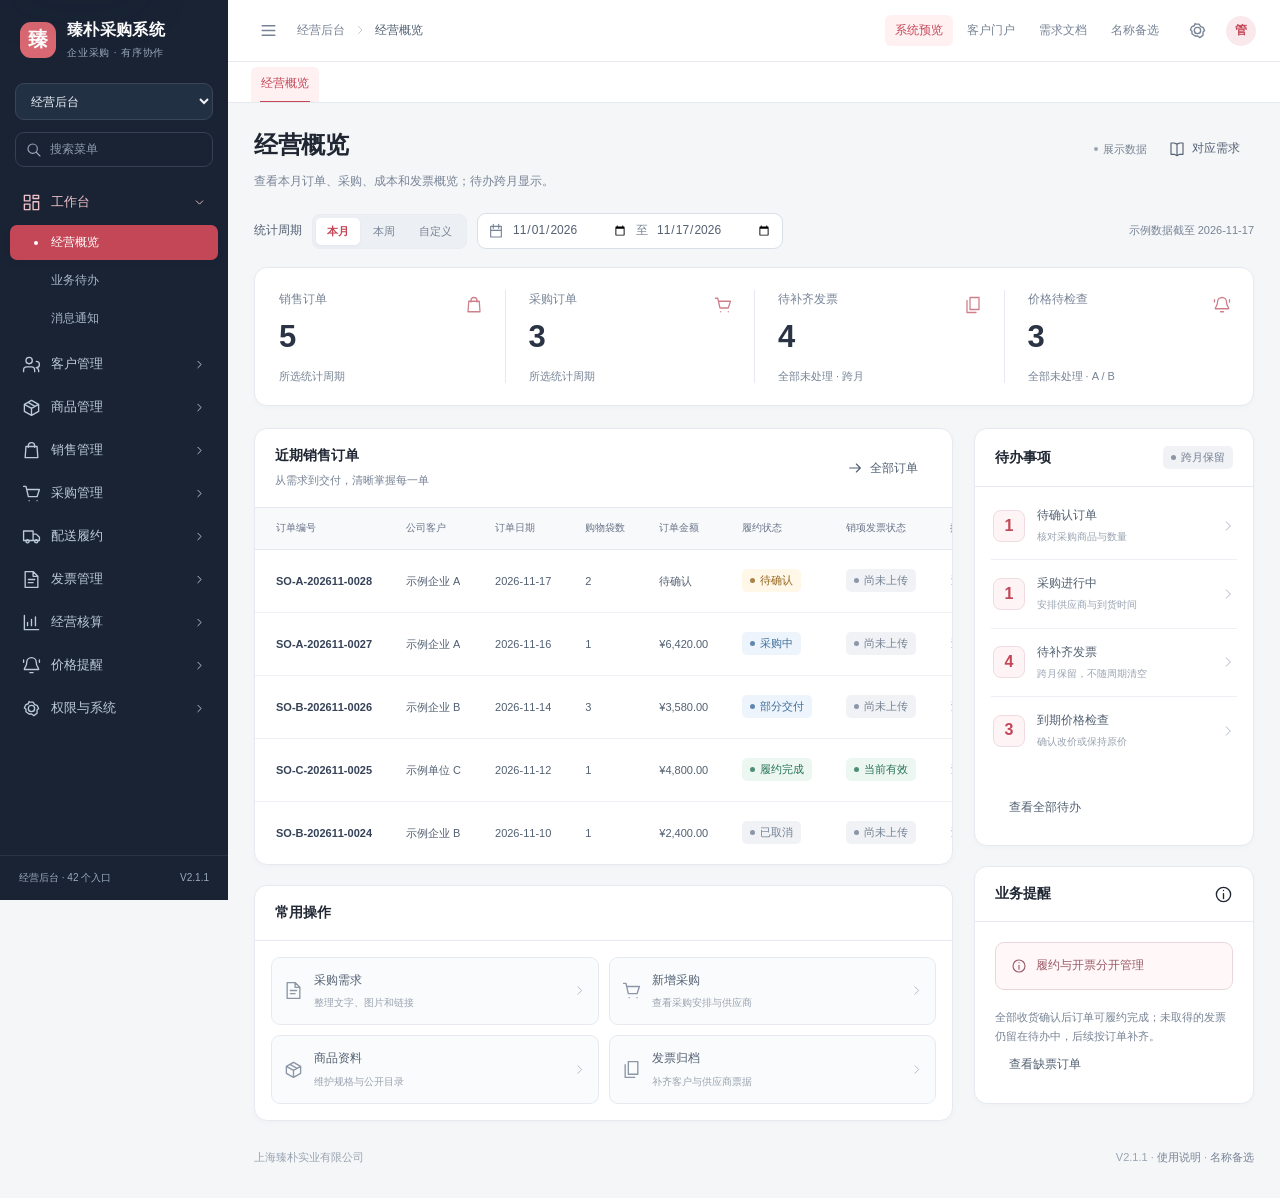
==== commit 7b33ad96: "此版本设置为0.2，小幅修改采用 V0.2.1、V0.2.2，正式开发时再确定是否进入 V0.3.0" ====
--- a/index.html
+++ b/index.html
@@ -1,226 +1,2 @@
 <!doctype html>
-<html lang="zh-CN">
-<head>
-<meta charset="utf-8">
-<meta name="viewport" content="width=device-width,initial-scale=1">
-<meta name="color-scheme" content="light">
-<meta name="description" content="臻朴采购系统 V2.1 静态界面预览：经营后台、客户门户与完整规划菜单。">
-<title>臻朴采购系统 · 界面预览</title>
-<style>
-:root{--brand:#D96872;--primary:#C44757;--primary-hover:#B6404E;--soft:#FFF1F2;--bg:#F6F7F9;--surface:#fff;--text:#252C38;--muted:#738092;--border:#E8EBEF;--side:#182232;--side-muted:#A2AFBF;--success:#34816D;--warning:#A77430;--radius:10px;--sidebar:232px;--shadow:0 4px 18px rgba(26,39,57,.035)}
-*{box-sizing:border-box}body{margin:0;background:var(--bg);color:var(--text);font-family:Inter,-apple-system,BlinkMacSystemFont,"Segoe UI","PingFang SC","Microsoft YaHei",sans-serif;font-size:14px;line-height:1.6}button,input,select,textarea{font:inherit}button,a,input,select,textarea{-webkit-tap-highlight-color:transparent}button{cursor:pointer}button,a{transition:background .16s,color .16s,border-color .16s,box-shadow .16s}button{color:inherit}a{color:var(--primary);text-decoration:none}button:focus-visible,a:focus-visible,input:focus-visible,select:focus-visible,textarea:focus-visible{outline:3px solid #D9687280;outline-offset:3px}button:disabled{cursor:default;opacity:.55}button svg,a svg{flex-shrink:0}svg.i{width:18px;height:18px;fill:none;stroke:currentColor;stroke-width:1.7;stroke-linecap:round;stroke-linejoin:round;vertical-align:middle;flex-shrink:0}::selection{background:#F8D7DB}button.icon-btn{display:inline-grid;place-items:center;width:34px;height:34px;border:1px solid transparent;background:transparent;border-radius:7px;color:var(--muted)}button.icon-btn:hover{background:var(--soft);color:var(--primary)}.btn{display:inline-flex;align-items:center;justify-content:center;gap:7px;white-space:nowrap;min-height:36px;padding:7px 13px;border:1px solid #DDE2E8;background:white;border-radius:7px;font-size:13px;font-weight:500;line-height:1.4}.btn:hover{border-color:#D9687290;background:#FFFAFA;color:var(--primary)}.btn.primary{background:var(--primary);border-color:var(--primary);color:white}.btn.primary:hover{background:var(--primary-hover)}.btn.small{min-height:30px;padding:5px 10px;font-size:12px}.btn.ghost{border-color:transparent;background:transparent}.btn.ghost:hover{background:var(--soft)}.btn:disabled:hover{background:white;color:var(--muted)}.hint{font-size:12px;color:var(--muted)}.muted{color:var(--muted)}.mono{font-variant-numeric:tabular-nums;font-feature-settings:"tnum";letter-spacing:.1px}.sr-only{position:absolute;width:1px;height:1px;overflow:hidden;clip:rect(0,0,0,0)}.skip{position:fixed;top:-60px;left:16px;z-index:999;background:white;padding:10px}.skip:focus{top:12px}.sidebar{position:fixed;left:0;top:0;bottom:0;width:var(--sidebar);z-index:70;background:var(--side);display:flex;flex-direction:column;color:#DEE5EF;transition:width .18s,transform .18s}.brand{height:76px;display:flex;align-items:center;gap:11px;padding:0 22px;border-bottom:1px solid #FFFFFF0D;flex-shrink:0;color:white}.brand-mark{width:36px;height:36px;background:var(--brand);border-radius:10px;display:grid;place-items:center;color:white;font-size:15px;font-weight:800;letter-spacing:-1px;flex-shrink:0}.brand-name{font-size:16px;font-weight:700;letter-spacing:.5px;white-space:nowrap}.brand-sub{font-size:10px;color:var(--side-muted);margin-top:1px;letter-spacing:1px}.scope-switch{margin:17px 14px 12px;position:relative}.scope-switch select{appearance:none;width:100%;border:1px solid #FFFFFF1A;border-radius:7px;background:#233044;color:#F4F6F9;padding:10px 30px 10px 12px;font-size:12px;cursor:pointer}.scope-switch svg{position:absolute;right:11px;top:12px;pointer-events:none;width:14px}.nav-search{display:flex;align-items:center;gap:7px;margin:0 14px 12px;color:#8392A6;border:1px solid #FFFFFF12;border-radius:7px;padding:7px 9px}.nav-search input{background:none;border:0;outline:none;color:#E9EDF3;width:100%;min-width:0;font-size:12px}.nav-search input::placeholder{color:#8290A2}.nav-scroll{flex:1;overflow:auto;padding:0 10px 12px;scrollbar-width:thin;scrollbar-color:#455269 transparent}.group-toggle{display:flex;align-items:center;width:100%;border:0;background:none;padding:11px 12px;margin-top:2px;border-radius:7px;color:#BEC8D5;font-size:13px;gap:11px;text-align:left}.group-toggle:hover{background:#FFFFFF0A;color:white}.group-toggle .chevron{margin-left:auto;width:13px;height:13px;transition:transform .16s}.group-toggle[aria-expanded=true] .chevron{transform:rotate(90deg)}.group-toggle.has-current{color:#F4C5CA}.nav-children{display:grid;gap:2px;margin:2px 0 5px}.nav-item{position:relative;display:flex;gap:8px;align-items:center;min-height:35px;padding:7px 9px 7px 42px;font-size:12px;color:#A8B5C7;border-radius:7px;white-space:nowrap}.nav-item:hover{background:#FFFFFF0B;color:#FFFFFF}.nav-item.active{background:#C44757;color:#fff}.nav-item.active:before{content:"";position:absolute;width:4px;height:4px;border-radius:50%;left:25px;background:white}.nav-item .phase-mini{font-size:9px;color:inherit;opacity:.8;margin-left:auto;border:1px solid currentColor;padding:0 4px;border-radius:3px;line-height:16px}.sidebar-footer{flex-shrink:0;padding:13px 20px;border-top:1px solid #FFFFFF12;font-size:11px;color:#98A6B9;display:flex;justify-content:space-between;align-items:center}.sidebar-footer .version{font-size:10px;color:#CB99A0}.app{margin-left:var(--sidebar);min-height:100vh;transition:margin .18s}.topbar{height:62px;position:sticky;top:0;background:rgba(255,255,255,.97);border-bottom:1px solid var(--border);z-index:40;display:flex;align-items:center;justify-content:space-between;padding:0 25px;gap:12px}.top-left,.top-right{display:flex;align-items:center;gap:12px;min-width:0}.crumb{color:#8993A2;font-size:12px;white-space:nowrap}.crumb b{font-weight:500;color:#424D5E}.crumb span{padding:0 10px;color:#CCD1D9}.site-links{display:flex;gap:4px;align-items:center;white-space:nowrap}.site-links a{padding:7px 10px;border-radius:6px;color:#697588;font-size:12px}.site-links a:hover,.site-links a.active{background:var(--soft);color:var(--primary)}.header-divider{width:1px;height:22px;background:var(--border);margin:0 2px}.avatar{width:30px;height:30px;display:grid;place-items:center;background:#FBE7E9;color:var(--primary);border-radius:50%;font-weight:600;font-size:12px}.account{display:flex;align-items:center;gap:8px;font-size:12px;white-space:nowrap}.work-tabs{position:sticky;top:62px;z-index:35;height:43px;background:#FFF;border-bottom:1px solid var(--border);display:flex;align-items:stretch;gap:3px;padding:5px 22px 0;overflow-x:auto;scrollbar-width:none}.work-tabs::-webkit-scrollbar{display:none}.work-tab{display:flex;align-items:center;gap:6px;flex-shrink:0;border:1px solid transparent;border-bottom:0;border-radius:7px 7px 0 0;position:relative}.work-tab.selected{background:var(--soft);border-color:#F3DDE1}.work-tab.selected:after{content:"";position:absolute;bottom:-1px;left:10px;right:10px;height:2px;background:var(--primary)}.work-tab .tab-main{background:none;border:0;font-size:12px;color:#748092;padding:8px 10px;white-space:nowrap}.work-tab.selected .tab-main{color:var(--primary);font-weight:600}.work-tab .tab-close{border:0;background:none;color:#A2A9B3;font-size:15px;padding:0 8px 0 0}.work-tab .tab-close:hover{color:var(--primary)}.work-tab:hover{background:#FAFAFC}.content{padding:24px 28px 36px;max-width:1800px;margin:auto}.page-heading{display:flex;justify-content:space-between;align-items:flex-start;gap:16px;margin-bottom:18px}.heading-title{display:flex;align-items:center;gap:10px}.page-heading h1{margin:0;font-size:23px;line-height:1.45;letter-spacing:.2px;font-weight:650}.page-heading p{margin:6px 0 0;color:#7A8596;font-size:12px;max-width:900px;line-height:1.8}.heading-tools{display:flex;gap:9px;align-items:center;flex-shrink:0;margin-top:3px}.badge{display:inline-flex;align-items:center;gap:5px;padding:3px 8px;border-radius:5px;font-size:11px;line-height:1.5;font-weight:500;white-space:nowrap;background:#F0F2F5;color:#758195}.badge:before{content:"";width:5px;height:5px;border-radius:50%;background:currentColor;opacity:.8}.badge.red{background:#FFF0F2;color:#B84A5B}.badge.green{background:#ECF5F1;color:#3F836D}.badge.amber{background:#FBF4E7;color:#9C7439}.badge.blue{background:#EEF3FA;color:#557B9C}.badge.neutral{background:#F0F2F5;color:#788494}.notice{display:flex;align-items:flex-start;gap:9px;padding:11px 14px;background:#FFF7F8;border:1px solid #F4DFE3;border-radius:7px;font-size:12px;line-height:1.8;color:#9E5E67;margin-bottom:18px}.notice svg{margin-top:2px;width:16px;height:16px;flex-shrink:0}.notice.subtle{background:#F8FAFC;color:#738093;border-color:var(--border)}.period-bar{display:flex;align-items:center;justify-content:space-between;gap:12px;flex-wrap:wrap;margin-bottom:19px}.period-left{display:flex;align-items:center;gap:9px;flex-wrap:wrap;font-size:12px}.segmented{display:inline-flex;background:#EBEDF1;border-radius:6px;padding:3px;gap:2px}.segmented button{font-size:11px;border:0;background:none;padding:4px 11px;border-radius:4px;color:#7C8797}.segmented button.active{background:white;color:var(--primary);box-shadow:0 1px 3px #25324C0A}.date-field{display:inline-flex;align-items:center;gap:8px;border:1px solid #E1E5EB;background:white;padding:5px 10px;border-radius:6px;font-size:12px;color:#5D697B}.date-field input{border:0;background:transparent;font-size:12px;color:#5D697B;width:112px;padding:0;outline:none}.kpi-grid{display:grid;grid-template-columns:repeat(4,minmax(0,1fr));gap:16px;margin-bottom:21px}.kpi{position:relative;background:white;border:1px solid var(--border);border-radius:var(--radius);padding:20px;box-shadow:var(--shadow);min-height:128px}.kpi .kpi-icon{position:absolute;top:18px;right:18px;width:32px;height:32px;display:grid;place-items:center;background:#FFF2F3;color:var(--primary);border-radius:8px}.kpi-label{color:#7B8797;font-size:12px;margin-bottom:6px}.kpi-value{font-size:29px;font-weight:650;line-height:1.4;letter-spacing:-.6px;color:#2D3647}.kpi-bottom{display:flex;gap:6px;align-items:center;font-size:11px;color:#94A0AF;margin-top:10px}.kpi-bottom b{font-weight:500;color:var(--primary)}.panel{border:1px solid var(--border);background:white;border-radius:var(--radius);box-shadow:var(--shadow);overflow:hidden;min-width:0}.panel-head{display:flex;align-items:center;justify-content:space-between;gap:10px;padding:17px 20px;border-bottom:1px solid #EFF1F4}.panel-head h2{font-size:14px;font-weight:600;margin:0;display:flex;align-items:center;gap:8px}.panel-head .hint{font-size:11px}.panel-body{padding:20px}.dashboard-columns{display:grid;grid-template-columns:minmax(0,1.6fr) minmax(260px,1fr);gap:20px;margin-bottom:21px}.todo-grid{display:grid;grid-template-columns:repeat(3,minmax(0,1fr));padding:10px 15px 16px;gap:6px}.todo-cell{border:0;background:white;text-align:left;border-radius:7px;padding:14px 12px;display:flex;flex-direction:column;gap:9px}.todo-cell:hover{background:#FFF6F7}.todo-cell .num{font-size:24px;line-height:1.2;font-weight:600;color:#465267}.todo-cell .num.rose{color:var(--primary)}.todo-cell .label{font-size:12px;color:#748094}.todo-cell .meta{font-size:10px;color:#9CA6B4}.quick-list{padding:6px 19px 10px}.quick-item{display:flex;align-items:center;gap:12px;width:100%;padding:12px 0;background:none;border:0;border-bottom:1px solid #F0F2F5;text-align:left}.quick-item:last-child{border-bottom:0}.quick-item:hover .quick-copy strong{color:var(--primary)}.quick-icon{width:32px;height:32px;display:grid;place-items:center;background:#F7F8FB;border-radius:8px;color:#8A95A5}.quick-copy{flex:1}.quick-copy strong{font-size:12px;font-weight:500;display:block}.quick-copy span{font-size:10px;color:#95A0AF;display:block;margin-top:2px}.quick-arrow{color:#B6BFCA}.table-scroll{width:100%;overflow:auto;scrollbar-width:thin}table{border-collapse:collapse;width:100%;font-size:12px;white-space:nowrap;text-align:left}thead{background:#F8F9FB;color:#7B8796;font-size:11px;font-weight:500}th{padding:13px 15px;font-weight:500;line-height:1.5}td{border-top:1px solid #F0F2F5;padding:15px;line-height:1.6;max-width:240px;overflow:hidden;text-overflow:ellipsis}tr:hover td{background:#FFFAFB}td:first-child,th:first-child{padding-left:20px}td:last-child,th:last-child{padding-right:20px}.table-action{border:0;background:transparent;color:var(--primary);font-size:12px;padding:3px 0}.table-action:hover{text-decoration:underline}.cell-main{font-weight:500;color:#485466}.cell-sub{font-size:10px;color:#A0A9B6;margin-top:3px;display:block}.truncate{display:block;max-width:210px;white-space:nowrap;overflow:hidden;text-overflow:ellipsis}.filter-bar{display:flex;justify-content:space-between;align-items:center;flex-wrap:wrap;gap:10px;padding:18px 20px}.filter-controls,.filter-actions{display:flex;align-items:center;gap:8px;flex-wrap:wrap}.search-box{display:flex;align-items:center;gap:8px;padding:7px 10px;border:1px solid #E1E5EB;border-radius:6px;background:white;color:#9BA6B4;min-width:210px}.search-box input{border:0;outline:none;min-width:0;width:100%;font-size:12px;color:#455368}.search-box input::placeholder{color:#A5ADBA}.select-control{border:1px solid #E1E5EB;border-radius:6px;font-size:12px;background:white;padding:8px 27px 8px 10px;min-height:35px;color:#778395}.list-tabs{display:flex;gap:24px;padding:0 20px;border-bottom:1px solid var(--border);overflow:auto;white-space:nowrap}.list-tabs button{border:0;background:none;padding:14px 0 12px;font-size:12px;color:#7E899A;position:relative;flex-shrink:0}.list-tabs button.active{color:var(--primary);font-weight:600}.list-tabs button.active:after{content:"";position:absolute;bottom:0;left:0;right:0;height:2px;background:var(--primary)}.table-footer{display:flex;align-items:center;justify-content:space-between;padding:14px 20px;color:#95A0AE;font-size:11px;border-top:1px solid var(--border)}.pagination{display:flex;gap:7px;align-items:center}.pagination button{border:1px solid #E1E5EB;background:white;border-radius:5px;min-width:25px;height:26px;font-size:11px;color:#7E8B9C}.pagination button.current{border-color:#E2A5AD;color:var(--primary);background:#FFF5F6}.pagination button:disabled{opacity:.4}.section-footnote{font-size:11px;color:#98A1AD;padding:15px 2px 0;display:flex;justify-content:space-between;gap:10px;flex-wrap:wrap}.section-footnote a{color:#8691A2}.section-footnote a:hover{color:var(--primary)}.empty{padding:64px 20px;text-align:center;color:#98A2AF;font-size:12px}.empty svg{width:38px;height:38px;color:#C9D1DC;margin-bottom:12px}.empty strong{display:block;color:#6F7B8F;font-size:14px;font-weight:500;margin-bottom:6px}.notes{margin:16px 0;padding:0;list-style:none;font-size:12px;color:#7E8998}.notes li{padding:5px 0;display:flex;gap:8px;align-items:flex-start}.notes li:before{content:"";width:4px;height:4px;background:#DAA0A9;border-radius:50%;margin-top:8px;flex-shrink:0}.form-grid{display:grid;grid-template-columns:1fr 1fr;gap:20px}.field label{display:block;font-size:12px;margin-bottom:8px;color:#5C687A}.field .required{color:var(--primary);margin-right:3px}.field input,.field textarea,.field select{width:100%;border:1px solid #E0E5EB;border-radius:7px;padding:10px 12px;background:white;color:#596678;font-size:12px;outline:none}.field input[readonly]{background:#F8F9FB;color:#8C98A7}.field textarea{min-height:110px;resize:vertical}.field input:focus,.field textarea:focus{border-color:#DFA0A9}.field.full{grid-column:1/-1}.field .hint{margin:6px 0 0;font-size:11px}.upload-box{border:1px dashed #DBDFE6;border-radius:7px;min-height:100px;display:flex;align-items:center;justify-content:center;flex-direction:column;gap:7px;color:#9BA6B4;background:#FBFCFE;font-size:12px;cursor:pointer}.upload-box:hover{border-color:var(--brand);background:#FFFAFB}.form-actions{display:flex;gap:10px;padding-top:22px;border-top:1px solid var(--border);margin-top:24px}.settings-layout{display:grid;grid-template-columns:minmax(0,1.5fr) minmax(260px,1fr);gap:20px}.setting-row{display:flex;justify-content:space-between;align-items:center;padding:18px 0;border-bottom:1px solid #EEF1F5;gap:20px}.setting-row:first-child{padding-top:0}.setting-row:last-child{border:0}.setting-row strong{display:block;font-size:13px;font-weight:500}.setting-row p{font-size:11px;color:#8A95A5;margin:4px 0 0}.switch{height:21px;width:38px;background:#D9DFE7;border:0;border-radius:20px;position:relative;flex-shrink:0}.switch:after{content:"";position:absolute;left:3px;top:3px;width:15px;height:15px;background:white;border-radius:50%}.switch.on{background:var(--primary)}.switch.on:after{left:20px}.rule-summary{display:flex;gap:12px;align-items:stretch;margin-bottom:20px}.rule-tile{flex:1;background:#FAF6F7;border:1px solid #F2E7EA;border-radius:8px;padding:17px}.rule-tile strong{color:var(--primary);font-size:25px;display:block;margin:4px 0}.rule-tile span{font-size:11px;color:#8B7A83}.cycle-steps{display:flex;gap:9px;align-items:center;flex-wrap:wrap;font-size:12px;padding:18px;background:#FCF9FA;border:1px solid #F0E7E9;border-radius:8px;margin-bottom:20px}.cycle-steps .step{border:1px solid #EAD9DD;background:white;padding:8px 12px;border-radius:6px;color:#925D69}.cycle-steps .i{color:#C2A2AA;width:15px}.catalog-top{display:flex;align-items:center;justify-content:space-between;gap:20px;padding:24px;background:#FFF;border:1px solid var(--border);border-radius:10px;margin-bottom:20px}.catalog-top h2{font-size:18px;font-weight:600;margin:0 0 6px}.catalog-top p{color:#8A94A4;font-size:12px;margin:0}.product-grid{display:grid;grid-template-columns:repeat(4,minmax(0,1fr));gap:16px;margin-top:18px}.product-card{background:white;border:1px solid var(--border);border-radius:9px;overflow:hidden}.product-card:hover{border-color:#DDA7AF;box-shadow:0 5px 20px #40253006}.product-visual{height:150px;background:#F7F8FA;display:grid;place-items:center;color:#A0AAB9;position:relative}.product-visual .i{width:56px;height:56px;stroke-width:1.1}.product-visual .image-note{position:absolute;bottom:10px;font-size:10px;color:#A8B0BC}.product-info{padding:17px}.product-info h3{font-size:13px;margin:0 0 5px;white-space:nowrap;overflow:hidden;text-overflow:ellipsis;font-weight:600}.product-info p{margin:0 0 14px;color:#96A0AD;font-size:11px}.product-price{display:flex;align-items:center;justify-content:space-between;gap:6px;color:var(--primary);font-size:13px}.bags-layout{display:grid;grid-template-columns:minmax(0,1fr) 285px;gap:20px}.bag{margin-bottom:18px}.bag-top{display:flex;align-items:center;gap:10px;padding:17px 20px;border-bottom:1px solid var(--border)}.bag-top strong{font-size:13px;font-weight:600}.bag-top .badge{margin-left:auto}.address-line{padding:13px 20px;color:#7D8797;font-size:12px;background:#FDFDFE;border-bottom:1px solid #F1F3F5;display:flex;gap:8px;align-items:center;flex-wrap:wrap}.cart-row{display:flex;align-items:center;gap:16px;padding:18px 20px;border-bottom:1px solid #F1F3F5}.cart-thumb{width:46px;height:46px;background:#F5F6F9;border:1px solid #EEF0F3;border-radius:7px;display:grid;place-items:center;color:#A0ABB9;flex-shrink:0}.cart-info{flex:1;min-width:0}.cart-info strong{font-size:12px;font-weight:500;display:block}.cart-info span{font-size:11px;color:#96A0AF}.quantity{display:flex;align-items:center;border:1px solid #E2E6EC;border-radius:5px;font-size:12px;overflow:hidden}.quantity button{background:#FBFCFD;border:0;width:25px;height:28px;color:#8A96A7}.quantity span{min-width:30px;text-align:center}.cart-price{font-size:12px;color:var(--primary);margin-left:12px}.summary-row{display:flex;justify-content:space-between;font-size:12px;margin:15px 0;color:#8590A0}.summary-total{display:flex;justify-content:space-between;border-top:1px solid var(--border);padding:20px 0;color:#4D5B6F;font-size:13px}.summary-total strong{color:var(--primary);font-size:18px}.summary-box .btn{width:100%}.quote-sheet{max-width:1000px;margin:0 auto;background:white;border:1px solid var(--border);border-top:4px solid var(--brand);border-radius:8px;padding:32px}.quote-head{display:flex;justify-content:space-between;gap:25px;border-bottom:1px solid #EEE6E9;padding-bottom:24px}.quote-title h2{font-size:24px;letter-spacing:2px;margin:0 0 5px;font-weight:600}.quote-title p{font-size:12px;color:#8A94A2;margin:0}.quote-meta{font-size:11px;color:#8590A0;text-align:right;line-height:2}.quote-client{padding:20px 0;display:flex;justify-content:space-between;font-size:12px;color:#6C778A}.quote-product{display:flex;gap:11px;align-items:center}.quote-product .cart-thumb{width:36px;height:36px}.quote-total{text-align:right;padding:22px 0;font-size:13px;color:#8190A1}.quote-total strong{color:var(--primary);font-size:22px;margin-left:25px}.quote-note{border-top:1px solid var(--border);padding-top:18px;font-size:11px;color:#98A0AC;line-height:1.9}.reserved{max-width:900px;margin:0 auto}.reserved-hero{background:white;border:1px solid var(--border);border-radius:10px;padding:32px}.reserved-icon{width:52px;height:52px;border-radius:12px;background:#FAF0F2;color:var(--primary);display:grid;place-items:center;margin-bottom:20px}.reserved-icon svg{width:26px;height:26px}.reserved-hero h2{font-size:21px;margin:0 0 10px;font-weight:600}.reserved-hero>p{font-size:13px;color:#8591A0;line-height:1.9;max-width:700px}.reserved-caption{font-size:12px;color:#9B7480;margin:22px 0;padding:14px 16px;background:#FFF7F8;border-radius:7px;border-left:3px solid #E5B2B9}.reserved-links{display:flex;gap:10px;flex-wrap:wrap;margin-top:24px}.planned-tabs{display:flex;gap:8px;flex-wrap:wrap;margin:20px 0}.planned-tabs button{border:1px solid #E5D6DA;background:#FFF9FA;border-radius:6px;padding:8px 15px;font-size:12px;color:#93717C}.planned-tabs button.active{background:var(--soft);border-color:var(--brand);color:var(--primary)}.auth-card{max-width:450px;margin:32px auto;background:white;border:1px solid var(--border);border-radius:12px;padding:32px}.auth-card .brand-mark{margin-bottom:20px}.auth-card h2{font-size:21px;margin:0 0 9px}.auth-card p{font-size:12px;color:#8A95A5;margin:0 0 22px;line-height:1.9}.auth-card .field{margin:16px 0}.auth-card .btn{width:100%;margin-top:5px}.auth-footer{display:flex;justify-content:space-between;margin-top:16px;font-size:11px}.help-grid{display:grid;grid-template-columns:1fr 1fr;gap:20px}.help-link{background:white;border:1px solid var(--border);border-radius:10px;padding:25px;display:block;color:var(--text)}.help-link:hover{border-color:#DB9BA6;background:#FFFAFB}.help-link h2{font-size:16px;margin:14px 0 8px}.help-link p{font-size:12px;color:#8A95A5;margin:0;line-height:1.9}.help-link svg{color:var(--primary);width:26px;height:26px}.help-accordion{margin-top:20px}.help-accordion details{padding:18px 20px;border-bottom:1px solid var(--border);font-size:12px}.help-accordion details:last-child{border:0}.help-accordion summary{cursor:pointer;font-weight:500;color:#4D5B70}.help-accordion p{color:#8590A0;line-height:1.9}.app-footer{display:flex;align-items:center;justify-content:space-between;gap:15px;margin-top:27px;font-size:10px;color:#A3ABB7;flex-wrap:wrap}.app-footer a{color:#929DAC}.backdrop{display:none;position:fixed;inset:0;background:#0C15264D;z-index:65}.tooltip{position:fixed;z-index:500;max-width:min(360px,calc(100vw - 20px));background:#263347;color:white;font-size:11px;padding:8px 12px;border-radius:6px;box-shadow:0 5px 20px #18233326;pointer-events:none;line-height:1.7}.toast{position:fixed;left:calc(50% + var(--sidebar)/2);bottom:28px;transform:translateX(-50%) translateY(20px);background:#263347;color:white;z-index:600;max-width:min(470px,calc(100vw - 30px));font-size:12px;padding:12px 18px;border-radius:8px;box-shadow:0 10px 30px #20294030;opacity:0;pointer-events:none;transition:opacity .18s,transform .18s}.toast.show{opacity:1;transform:translateX(-50%) translateY(0)}.modal-overlay{position:fixed;inset:0;z-index:200;background:#17223861;display:flex;align-items:center;justify-content:center;padding:22px}.modal{background:#fff;border-radius:12px;max-width:850px;width:100%;max-height:88vh;overflow:auto;box-shadow:0 20px 60px #13213233}.modal-head{position:sticky;top:0;background:white;display:flex;justify-content:space-between;align-items:center;padding:17px 24px;border-bottom:1px solid var(--border);z-index:1}.modal-head h2{font-size:16px;margin:0}.modal-body{padding:24px}.detail-grid{display:grid;grid-template-columns:1fr 1fr;gap:20px}.detail-grid dt{font-size:11px;color:#95A0AE}.detail-grid dd{margin:6px 0 0;font-size:13px;color:#536176;overflow-wrap:anywhere}.progress{display:flex;gap:3px;margin:20px 0}.progress span{height:4px;border-radius:5px;background:#E8EDF2;flex:1}.progress span.done{background:#D96872}.tracking-list{list-style:none;padding:0;margin:20px 0 0}.tracking-list li{position:relative;padding:0 0 20px 25px;border-left:1px solid #E7EBF0;margin-left:5px;font-size:12px;color:#748195}.tracking-list li:before{content:"";position:absolute;left:-5px;top:5px;width:9px;height:9px;background:#D4DAE3;border:2px solid white;border-radius:50%}.tracking-list li:first-child:before{background:var(--primary)}.tracking-list li:last-child{border-color:transparent}.tracking-list strong{font-weight:500;display:block;color:#566477}.tracking-list time{font-size:10px;color:#A0AAB7}.mini-bars{display:flex;gap:16px;align-items:flex-end;height:135px;padding:5px 10px 24px}.mini-bar{flex:1;max-width:55px;position:relative;border-radius:5px 5px 0 0;background:#EDD0D5;min-height:10px}.mini-bar:nth-child(2n){background:#D9818C}.mini-bar span{position:absolute;bottom:-22px;left:50%;transform:translateX(-50%);font-size:10px;color:#9AA5B3;white-space:nowrap}.mini-bar i{position:absolute;top:-22px;left:50%;transform:translateX(-50%);font-style:normal;font-size:10px;color:#8B98A8}.menu-map{display:grid;grid-template-columns:repeat(3,1fr);gap:15px}.map-group{border:1px solid var(--border);border-radius:8px;padding:15px}.map-group h3{margin:0 0 8px;font-size:13px}.map-group a{display:inline-block;margin:4px 10px 4px 0;font-size:11px;color:#7B8799}.map-group a:hover{color:var(--primary)}body.compact{--sidebar:74px}body.compact .brand{padding:0 19px}body.compact .brand-copy,body.compact .scope-switch,body.compact .nav-search,body.compact .nav-label,body.compact .group-toggle .chevron,body.compact .nav-children,body.compact .sidebar-footer span:first-child{display:none}body.compact .nav-scroll{padding-top:18px}body.compact .group-toggle{justify-content:center;padding:13px 0}body.compact .sidebar-footer{padding:15px 5px;justify-content:center}body.compact .nav-group{position:relative}
-@media(min-width:1650px){.content{padding:30px 36px}.kpi{min-height:141px;padding:22px}.dashboard-columns{grid-template-columns:1.7fr 1fr}.todo-cell{padding:18px 15px}.quick-item{padding:16px 0}}
-@media(max-width:1180px){:root{--sidebar:212px}.content{padding:22px}.topbar{padding:0 18px}.top-right{gap:6px}.crumb{max-width:240px;overflow:hidden;text-overflow:ellipsis}.account span{display:none}.kpi{padding:16px}.kpi-value{font-size:26px}.kpi .kpi-icon{right:13px;width:28px;height:28px}.dashboard-columns{grid-template-columns:1.4fr 1fr}.product-grid{grid-template-columns:repeat(3,1fr)}.bags-layout{grid-template-columns:minmax(0,1fr) 245px}.menu-map{grid-template-columns:1fr 1fr}}
-@media(max-width:960px){.kpi-grid{gap:12px;grid-template-columns:repeat(2,1fr)}.dashboard-columns{grid-template-columns:1fr}.quick-list{display:grid;grid-template-columns:1fr 1fr;column-gap:22px}.settings-layout,.bags-layout{grid-template-columns:1fr}.product-grid{grid-template-columns:repeat(2,1fr)}.heading-tools .doc-ref{display:none}.crumb span,.crumb .crumb-group{display:none}.quote-sheet{padding:22px}.site-links a{padding:7px}.summary-box{max-width:none}}
-@media(max-width:720px){:root{--sidebar:0px}body.compact{--sidebar:0px}.sidebar,body.compact .sidebar{width:232px;transform:translateX(-100%)}body.menu-open .sidebar{transform:translateX(0)}body.menu-open .backdrop{display:block}.app{margin-left:0}.topbar{height:58px;padding:0 12px}.top-left{gap:4px}.crumb{max-width:135px;font-size:12px}.header-divider,.account{display:none}.site-links{gap:0}.site-links a{font-size:11px;padding:7px 8px}.work-tabs{top:58px;height:41px;padding:5px 12px 0}.content{padding:19px 14px 28px}.page-heading{gap:10px;margin-bottom:15px}.page-heading h1{font-size:20px}.page-heading p{font-size:11px}.heading-title{gap:7px;flex-wrap:wrap}.heading-tools{margin-top:1px}.heading-tools .btn{font-size:11px;padding:7px 9px}.heading-tools .btn svg{display:none}.kpi-grid{gap:10px;margin-bottom:16px}.kpi{padding:14px;min-height:124px}.kpi-label{font-size:11px}.kpi-value{font-size:27px;margin-top:8px}.kpi .kpi-icon{width:24px;height:24px;right:12px;top:12px}.kpi .kpi-icon svg{width:14px;height:14px}.kpi-bottom{font-size:10px;margin-top:7px}.todo-grid{padding:8px;gap:0}.todo-cell{padding:12px 9px}.todo-cell .num{font-size:23px}.todo-cell .label{font-size:11px}.todo-cell .meta{font-size:9px}.panel-head{padding:14px 15px}.panel-head h2{font-size:13px}.panel-body{padding:16px}.filter-bar{padding:14px;align-items:flex-start}.filter-actions{width:100%;justify-content:flex-end}.filter-controls{width:100%;flex-wrap:nowrap}.search-box{min-width:0;flex:1}.filter-controls .select-control{max-width:100px}.list-tabs{gap:20px;padding:0 15px}.list-tabs button{font-size:11px}.notice{font-size:11px;padding:10px 12px}.table-footer{padding:12px 15px}.date-field input{width:108px}.period-bar{gap:9px}.period-left{gap:7px}.period-bar>.hint{display:none}.form-grid,.detail-grid{grid-template-columns:1fr}.field.full{grid-column:auto}.help-grid{grid-template-columns:1fr}.product-grid{gap:10px}.product-visual{height:115px}.product-info{padding:12px}.product-info h3{font-size:12px}.product-price{font-size:12px;flex-wrap:wrap}.catalog-top{padding:18px;align-items:flex-start;flex-direction:column;gap:12px}.catalog-top h2{font-size:17px}.cart-row{padding:15px 13px;gap:10px;flex-wrap:wrap}.cart-info{min-width:130px}.cart-price{margin-left:auto}.address-line{font-size:11px;padding:12px 14px}.bag-top{padding:15px}.quote-sheet{padding:20px 14px}.quote-title h2{font-size:20px}.quote-head{gap:15px}.quote-meta{font-size:10px}.quote-client{flex-wrap:wrap;gap:8px;font-size:11px}.reserved-hero{padding:24px 19px}.reserved-hero h2{font-size:19px}.menu-map{grid-template-columns:1fr}.toast{left:50%;bottom:20px;font-size:11px}.modal-overlay{padding:12px}.modal-head{padding:14px 18px}.modal-body{padding:18px}.auth-card{padding:25px;margin:15px auto}.quick-list{padding:6px 15px 10px;column-gap:14px}.quick-copy span{font-size:9px}.quick-icon{width:28px;height:28px}.quick-item{gap:8px}.quick-copy strong{font-size:11px}.quick-arrow{width:13px!important}.notice+.panel{margin-top:0}body.compact .brand{padding:0 22px}body.compact .brand-copy,body.compact .scope-switch,body.compact .nav-search,body.compact .nav-label,body.compact .group-toggle .chevron,body.compact .sidebar-footer span:first-child{display:initial}body.compact .nav-search{display:flex}body.compact .nav-children{display:grid}body.compact .group-toggle{justify-content:initial;padding:11px 12px}body.compact .sidebar-footer{justify-content:space-between;padding:13px 20px}}
-@media(prefers-reduced-motion:reduce){*,*:before,*:after{transition:none!important;scroll-behavior:auto!important}}
-@media print{.sidebar,.topbar,.work-tabs,.heading-tools,.app-footer,.filter-bar,.toast,.modal-overlay .modal-head button{display:none!important}.app{margin:0}.content{padding:0}.panel{box-shadow:none;break-inside:avoid}.modal-overlay{position:static;background:none;padding:0}.modal{max-height:none;box-shadow:none;max-width:none}.modal-overlay~*{display:none}}
-</style>
-</head>
-<body>
-<a class="skip" href="#page-content">跳转到主要内容</a>
-<aside class="sidebar" aria-label="系统导航">
-<a class="brand" href="index.html" aria-label="臻朴采购系统首页"><span class="brand-mark">臻</span><span class="brand-copy"><span class="brand-name">臻朴采购系统</span><span class="brand-sub" style="display:block">企业采购 · 有序协作</span></span></a>
-<div class="scope-switch"><label class="sr-only" for="scope-selector">切换预览视图</label><select id="scope-selector"><option value="admin">经营后台</option><option value="client">客户门户</option><option value="future">规划预留</option></select><svg class="i" viewBox="0 0 24 24"><path d="m7 10 5 5 5-5"/></svg></div>
-<div class="nav-search"><svg class="i" viewBox="0 0 24 24"><circle cx="10.5" cy="10.5" r="6.5"/><path d="m16 16 4 4"/></svg><input id="menu-search" type="search" placeholder="搜索当前视图的菜单" aria-label="搜索菜单"></div>
-<nav class="nav-scroll" id="sidebar-nav"></nav>
-<div class="sidebar-footer"><span id="scope-count">完整菜单预览</span><span class="version">V2.1</span></div>
-</aside>
-<div class="backdrop" id="nav-backdrop"></div>
-<div class="app">
-<header class="topbar"><div class="top-left"><button type="button" class="icon-btn" id="sidebar-toggle" aria-label="展开或收起侧边栏" aria-expanded="true"><svg class="i" viewBox="0 0 24 24"><path d="M4 6h16M4 12h16M4 18h16"/></svg></button><div class="crumb" id="breadcrumb">经营后台 <span>/</span> <b>经营概览</b></div></div><div class="top-right"><nav class="site-links" aria-label="项目页面"><a class="active" href="index.html">系统预览</a><a href="readme.html">需求文档</a><a href="names.html">名称备选</a></nav><span class="header-divider"></span><button class="icon-btn" type="button" data-page="admin-messages" data-tip="查看示例消息" aria-label="查看消息"><svg class="i" viewBox="0 0 24 24"><path d="M18 8a6 6 0 0 0-12 0c0 7-3 7-3 9h18c0-2-3-2-3-9M9 21h6"/></svg></button><span class="account"><span class="avatar" id="avatar-label">管</span><span id="account-label">管理员</span></span></div></header>
-<div class="work-tabs" id="work-tabs" role="tablist" aria-label="已打开的工作页"></div>
-<main class="content" id="page-content" tabindex="-1"></main>
-</div>
-<div class="toast" id="toast" role="status" aria-live="polite"></div>
-<noscript><div style="position:fixed;inset:105px 20px 20px 250px;background:white;padding:30px;z-index:900"><h1>请开启 JavaScript 查看界面预览</h1><p>本页面的菜单切换需要浏览器运行内嵌脚本。您也可以直接阅读 <a href="readme.html">完整需求文档</a> 或 <a href="names.html">名称备选</a>。</p></div></noscript>
-<script>
-'use strict';
-const MANIFEST = {"productName":"臻朴采购系统","requirementsVersion":"2.1","documentDate":"2026-11-13","scopeNote":"静态原型中的菜单拆分属于界面设计，功能与分期以V2.1为准；未来菜单集中在规划预留视图，不表示当前启用。","phaseLabels":{"core":"一期核心","proposal":"设计建议","pending":"规则待定","conditional":"条件增强","reserved":"接口预留","deferred":"明确延后","optional":"后续可选"},"scopes":[{"id":"admin","label":"经营后台","groups":[{"id":"workbench","label":"工作台","icon":"layout-dashboard","pages":[{"id":"admin-overview","label":"经营概览","phase":"core","stage":"一期","summary":"查看本月订单、采购、成本和发票概览；待办跨月显示。","source":"5.1、7.1、7.11","columns":[],"tabs":[],"view":"dashboard","notes":["日期默认本月1日至当天，可自定义；待办不随月份自动清空。","不显示实际收付款、现金净额或无依据的利润。"]},{"id":"admin-todos","label":"业务待办","phase":"core","stage":"一期","summary":"集中处理订单确认、采购、配送、缺票、核算和查价。","source":"7.1、7.10、7.11","columns":["事项","关联业务","公司客户","负责人","截止时间","状态"],"tabs":["全部","待确认","待采购","待发货","缺进项票","未上传销项票","成本待核对","到期查价"],"view":"table","notes":[]},{"id":"admin-messages","label":"消息通知","phase":"proposal","stage":"一期","summary":"查看订单、发货、报价及发票等站内消息。","source":"6.8、7.12","columns":["主题","业务类型","关联单据","时间","状态"],"tabs":["全部","未读","已读"],"view":"table","notes":[]}]},{"id":"customers","label":"客户管理","icon":"users","pages":[{"id":"admin-companies","label":"公司客户","phase":"core","stage":"一期","summary":"维护公司及单位客户档案、开票资料、账期约定和收货信息。","source":"6.1、7.3","columns":["客户编号","公司名称","联系人","联系电话","主账号","负责人","标签","状态"],"tabs":["客户列表","开票资料","账期约定"],"view":"table","notes":["不纳入独立个人客户。","公司法定名称由管理员核对纠错，保留历史快照。","账期起点及固定开票规则待 R03。"]},{"id":"admin-customer-accounts","label":"客户主账号","phase":"core","stage":"一期","summary":"由后台开通一公司一主账号，维护账号状态与资料。","source":"6.1、6.2、7.3","columns":["用户名","所属公司","联系人","状态","创建时间"],"tabs":[],"view":"table","notes":["自助注册关闭；客户子账号未来预留。","用户名每年一次的计次方式待定。"]},{"id":"admin-followups","label":"客户跟进","phase":"proposal","stage":"一期","summary":"维护标签、负责人、跟进记录和下一次待办。","source":"3、7.3","columns":["公司客户","跟进内容","跟进人","最后跟进","下次待办","状态"],"tabs":[],"view":"table","notes":[]}]},{"id":"products","label":"商品管理","icon":"package","pages":[{"id":"admin-products","label":"商品目录","phase":"core","stage":"一期","summary":"维护商品图文、规格、包装、上架状态与可见范围。","source":"6.3、7.2","columns":["商品编码","商品名称","分类","品牌","规格／型号","单位包装","供货状态","上架状态"],"tabs":["全部商品","已上架","已下架","待完善"],"view":"table","notes":["价格模式待定，不将未知价格显示为0元。","完整库存未启用，不显示虚构可用库存。"]},{"id":"admin-product-dictionaries","label":"分类与品牌","phase":"core","stage":"一期","summary":"维护商品分类、品牌及单位包装等基础资料。","source":"6.3、7.2、7.12","columns":["名称","类型","关联商品数","状态"],"tabs":["商品分类","品牌管理","单位与包装"],"view":"table","notes":[]},{"id":"admin-sources","label":"供应商供货资料","phase":"core","stage":"一期","summary":"同一商品可关联多家供应商和多个采购来源。","source":"7.2、7.3","columns":["商品","供应商","来源渠道","当前采购价","报价日期","单位包装","待核对状态"],"tabs":["供货记录","采购链接","基础比价"],"view":"table","notes":["采购价前期由管理员填写。","成本及外部采购链接仅后台查看。","基础比价兼顾税、单位包装、运杂费和报价时间。"]},{"id":"admin-price-history","label":"历史价格","phase":"core","stage":"一期","summary":"查看采购价格和资料变更记录，追溯来源与时间。","source":"7.2、7.10","columns":["商品","供应商来源","价格类型","原价格","新价格","更新时间","操作人"],"tabs":[],"view":"table","notes":["当前对客定价模式和优先级仍待定。"]}]},{"id":"sales","label":"销售管理","icon":"shopping-bag","pages":[{"id":"admin-requirements","label":"采购需求","phase":"core","stage":"一期","summary":"处理客户提交的文字、图片、链接、规格与数量，匹配或补充商品。","source":"6.4、7.4","columns":["需求编号","公司客户","需求摘要","规格／数量","提交时间","状态"],"tabs":["全部","待处理","待补充","已匹配","已报价"],"view":"table","notes":[]},{"id":"admin-quotes","label":"报价管理","phase":"core","stage":"一期","summary":"整理商品并展示专业报价，包含主图、站内商品链接、数量与价格。","source":"6.8、7.4","columns":["报价编号","公司客户","报价日期","商品数","报价金额","有效期","状态"],"tabs":["报价列表","报价展示预览"],"view":"table","notes":["确认方式、有效期、版本及转订单规则待定。","报价链接不默认匿名公开，外部采购链接不可对客暴露。"]},{"id":"admin-orders","label":"销售订单","phase":"core","stage":"一期","summary":"管理客户提交和后台代录订单，一单多袋、按商品数量履约。","source":"7.5、8.2、8.3","columns":["订单编号","公司客户","订单日期","购物袋数","订单金额","履约状态","销项发票状态"],"tabs":["全部","待确认","采购中","部分交付","履约完成","已取消"],"view":"table","notes":["客户全部确认货物无问题才完成履约。","发票未上传不阻断完成；不加入结清状态字段，R01尚待确认。"]},{"id":"admin-aftersales","label":"售后与异常","phase":"core","stage":"一期","summary":"按原订单、商品、数量与收货组跟踪退换补发等异常。","source":"6.8、7.5、8.3","columns":["售后编号","原订单","公司客户","商品／数量","收货组","问题类型","处理状态"],"tabs":["全部","待处理","处理中","已处理"],"view":"table","notes":["退款在线下处理，页面不提供退款支付。"]}]},{"id":"purchasing","label":"采购管理","icon":"shopping-cart","pages":[{"id":"admin-suppliers","label":"供应商档案","phase":"core","stage":"一期","summary":"维护本地、外地及平台供应商资料与开票信息。","source":"7.2、7.3","columns":["供应商名称","类型","联系人","联系电话","开票资料","关联商品数","状态"],"tabs":[],"view":"table","notes":[]},{"id":"admin-purchases","label":"采购订单","phase":"core","stage":"一期","summary":"按供应商和收货组安排采购，记录实际数量、成本及到货。","source":"7.6","columns":["采购编号","供应商","关联销售订单","采购日期","采购金额","履约方式","到货状态"],"tabs":["全部","待采购","采购中","部分到货","已到货","异常"],"view":"table","notes":["保留外部平台订单号、规格数量和费用归属。","供应商直发和管理员经手发货均可，不强制库存入库。","无已付金额、欠款或付款登记。"]}]},{"id":"fulfillment","label":"配送履约","icon":"truck","pages":[{"id":"admin-dispatches","label":"发货管理","phase":"core","stage":"一期","summary":"按订单、购物袋及实际发货商品安排一个或多个包裹。","source":"6.5、7.7、8.2","columns":["配送编号","销售订单","收货组","收件人","配送方式","商品数量","配送状态"],"tabs":["全部","待发货","已发货","部分交付"],"view":"table","notes":[]},{"id":"admin-tracking","label":"物流查询","phase":"core","stage":"一期","summary":"查看快递公司、运单号、轨迹、异常和最后更新时间。","source":"6.7、7.7","columns":["运单号","快递公司","关联订单","收货组","当前轨迹","最后更新","状态"],"tabs":[],"view":"table","notes":["识别仅作候选，手动选择兜底。","原型不调用物流API或承诺已接入；查询结果只是示例。"]},{"id":"admin-self-delivery","label":"商家自配送","phase":"core","stage":"一期","summary":"记录商家自行送达、配送联系人、时间和交付凭据。","source":"6.7、7.7.2","columns":["配送编号","关联订单","收货组","配送联系人","预计送达","实际送达","状态"],"tabs":[],"view":"table","notes":["无需快递公司和运单号，不伪造快递轨迹。"]},{"id":"admin-receipts","label":"收货确认","phase":"pending","stage":"一期","summary":"按商品数量和购物袋核对客户确认情况。","source":"6.7、7.5、8.3","columns":["销售订单","公司客户","收货组","应收数量","已确认数量","确认时间","状态"],"tabs":[],"view":"table","notes":["确认主体和异常处理细节待 R05；快递签收不等于客户确认。"]},{"id":"admin-delivery-issues","label":"配送异常","phase":"core","stage":"一期","summary":"集中查看缺货、破损、补发和轨迹异常。","source":"7.1、7.5、7.7","columns":["关联订单","包裹／收货组","异常类型","异常说明","发现时间","处理状态"],"tabs":[],"view":"table","notes":[]}]},{"id":"invoices","label":"发票管理","icon":"file-text","pages":[{"id":"admin-sales-invoices","label":"销项发票","phase":"core","stage":"一期","summary":"上传并绑定给客户的发票，一销售订单一张当前有效票。","source":"6.8、7.8","columns":["发票号码","公司客户","销售订单","开票日期","发票金额","上传日期","状态"],"tabs":["全部","尚未上传","待核对","当前有效","更正历史"],"view":"table","notes":[]},{"id":"admin-purchase-invoices","label":"进项发票","phase":"core","stage":"一期","summary":"登记供应商发票，绑定采购业务并追溯销售订单。","source":"7.8","columns":["发票号码","供应商","采购业务","销售订单","开票日期","金额","状态"],"tabs":["全部","待取得","待核对","已绑定","需更正"],"view":"table","notes":["多供应商可对应多张进项票。","一张供应商票跨采购业务的分配规则待 R08。"]},{"id":"admin-invoice-review","label":"票据核对","phase":"core","stage":"一期","summary":"人工核对购销方、金额、税额和关联业务，OCR结果仅为候选。","source":"7.8","columns":["附件名称","票据方向","识别状态","发票号码","候选业务","核对状态"],"tabs":["待人工核对","待补录","已核对"],"view":"table","notes":["OCR为条件增强，未接入时手工填写。","不执行税务开票或申报。"]},{"id":"admin-missing-invoices","label":"缺票待办","phase":"core","stage":"一期","summary":"跨月追踪缺供应商票和未上传销项票。","source":"7.1、7.8、7.11、8.4","columns":["业务单号","公司／供应商","业务日期","票据方向","缺票说明","负责人"],"tabs":["缺进项票","未上传销项票"],"view":"table","notes":["默认显示全部未处理事项，不随月份切换漏单。"]}]},{"id":"operations","label":"经营核算","icon":"chart-no-axes-combined","pages":[{"id":"admin-costs","label":"订单成本","phase":"core","stage":"一期","summary":"按销售商品行和收货组归集采购成本，标识待核对资料。","source":"7.6、7.9","columns":["销售订单","公司客户","商品成本","采购运杂费","其他直接费用","成本状态"],"tabs":["全部","资料待补","待核对","已核对"],"view":"table","notes":["成本缺失不按零计算；同一成本不重复分配。"]},{"id":"admin-expenses","label":"费用资料","phase":"core","stage":"一期","summary":"记录运费、杂费及其他直接费用与附件。","source":"7.6、7.9","columns":["费用编号","关联订单","费用类型","金额","发生日期","附件","核对状态"],"tabs":[],"view":"table","notes":["这是业务费用资料，不是付款流水、报销支付或资金结算台账。"]},{"id":"admin-profit","label":"利润分析","phase":"pending","stage":"一期","summary":"预留按订单和不同业务类型分析经营收益的页面，核算口径待定。","source":"7.9、7.11、R02、R04","columns":["订单编号","业务类型","对客金额","成本完整性","核算状态","收益口径"],"tabs":["待核算","核算说明"],"view":"table","notes":["利润不能在依据不足时显示确定数值。","不展示实际收付款、现金利润或自动账龄。"]},{"id":"admin-statistics","label":"经营统计","phase":"core","stage":"一期","summary":"按日期与业务维度查看订单、采购、票据和经营资料。","source":"7.11","columns":["统计对象","订单量","订单金额","采购成本","票据状态","核算状态"],"tabs":["业务概览","客户分析","供应商分析","商品分析","跨月票据"],"view":"report","notes":["默认本月1日至当天，可自定义。","下单、采购、完成、开票分别使用对应日期。","复购分析待数据充分后启用，不提前展示常购清单。"]}]},{"id":"price-monitor","label":"价格提醒","icon":"bell-ring","pages":[{"id":"admin-price-todos","label":"到期查价","phase":"core","stage":"一期","summary":"查看A/B周期到期与逾期的价格核对待办。","source":"7.10","columns":["商品","公司客户／来源","价格类型","当前价格","周期","到期时间","状态"],"tabs":["全部","A周期到期","B周期到期","已逾期"],"view":"table","notes":["A拟30天，B拟7天；改价回A，保持原价进入B。","首次起算、对象、同价复购是否重置待R06。"]},{"id":"admin-price-checks","label":"检查日志","phase":"core","stage":"一期","summary":"追溯每次人工检查、保持原价或改价及后续提醒。","source":"7.10、7.12","columns":["商品","价格类型","处理结果","原价格","新价格","检查时间","操作人"],"tabs":[],"view":"table","notes":[]},{"id":"admin-price-rules","label":"周期规则","phase":"pending","stage":"一期","summary":"预留默认A/B周期与商品、客户等定制配置。","source":"7.10、R06","columns":["规则名称","作用对象","A周期","B周期","更新时间","状态"],"tabs":[],"view":"settings","notes":["30天／7天为拟定默认；覆盖顺序未定。"]}]},{"id":"system","label":"权限与系统","icon":"settings","pages":[{"id":"admin-users","label":"内部用户","phase":"core","stage":"一期","summary":"维护内部管理账号，人员分工按实际业务授权。","source":"7.12","columns":["用户名","姓名","角色","数据范围","状态","创建时间"],"tabs":[],"view":"table","notes":["内部采购／销售／会计子账号为可选扩展，不等于客户公司子账号。"]},{"id":"admin-roles","label":"角色权限","phase":"core","stage":"一期","summary":"配置菜单、操作和数据范围，隔离成本、利润与敏感附件。","source":"7.12","columns":["角色名称","说明","成员数","数据范围","状态"],"tabs":[],"view":"table","notes":[]},{"id":"admin-attachments","label":"附件中心","phase":"core","stage":"一期","summary":"管理商品图、需求图、采购凭据、发票、签收与售后附件。","source":"7.12","columns":["文件名称","业务类型","关联单据","上传人","上传时间","文件大小"],"tabs":[],"view":"table","notes":[]},{"id":"admin-exports","label":"资料导出","phase":"core","stage":"一期","summary":"展示商品、客户、订单、采购、发票及报表导出的入口。","source":"7.12","columns":["资料类型","格式","导出范围","最近导出","状态"],"tabs":[],"view":"table","notes":["报价和订单资料可打印；表格导出不能代替完整备份。"]},{"id":"admin-settings","label":"系统配置","phase":"core","stage":"一期","summary":"维护系统基础信息、编号、快递和自配送等配置。","source":"7.12","columns":["配置项","当前值","说明"],"tabs":["基本信息","业务编号","配送设置"],"view":"settings","notes":[]},{"id":"admin-dictionaries","label":"字典管理","phase":"proposal","stage":"一期","summary":"统一业务类型、状态、单位及常用选项。","source":"3、7.12","columns":["字典名称","字典编码","选项数","状态"],"tabs":[],"view":"table","notes":[]},{"id":"admin-notification-rules","label":"通知配置","phase":"proposal","stage":"一期","summary":"预留站内业务消息与提醒的通知设置。","source":"6.8、7.4、7.12","columns":["通知事项","渠道","接收对象","状态"],"tabs":[],"view":"settings","notes":["外部通知为后续选配，原型不发送消息。"]},{"id":"admin-audit","label":"审计日志","phase":"core","stage":"一期","summary":"检索订单、价格、票据绑定和客户资料等操作及前后差异。","source":"7.12","columns":["操作时间","模块","操作人","目标对象","操作内容","结果"],"tabs":["全部操作","价格变更","订单变更","票据绑定","资料更正"],"view":"table","notes":[]},{"id":"admin-backup","label":"备份与恢复","phase":"core","stage":"一期","summary":"展示自动／手动备份、保留策略、恢复与恢复验证入口。","source":"7.12","columns":["备份名称","备份时间","文件大小","类型","结果"],"tabs":[],"view":"backup","notes":["频率、保留份数和保存位置待部署方案确定。","原型不创建或恢复真实备份。"]},{"id":"admin-help","label":"帮助与需求文档","phase":"core","stage":"一期","summary":"查看使用说明、当前范围、待定规则和V2.1需求文档。","source":"2、5、10、11、12、13","columns":[],"tabs":["使用说明","需求文档","待确认事项"],"view":"help","notes":[]}]}]},{"id":"client","label":"客户门户","groups":[{"id":"customer-catalog","label":"商品与需求","icon":"store","pages":[{"id":"client-home","label":"首页与商品","phase":"core","stage":"一期","summary":"浏览分类、品牌、规格和商品，查看可见价格并准备采购。","source":"5.1、6.3","columns":["商品","分类","品牌","规格／型号","单位","价格状态"],"tabs":["商品目录","商品详情","分类品牌"],"view":"catalog","notes":["未确定价格用待报价／待确认，不用0元。","不显示采购成本和外部来源链接。"]},{"id":"client-new-requirement","label":"提交采购需求","phase":"core","stage":"一期","summary":"分别填写文字、图片、链接、规格和数量。","source":"6.4","columns":[],"tabs":[],"view":"requirement-form","notes":["需求提交时地址不必填；文字框附近给填写提示。"]},{"id":"client-requirements","label":"我的采购需求","phase":"core","stage":"一期","summary":"查看需求处理、商品匹配与报价进度。","source":"6.4","columns":["需求编号","需求摘要","数量","提交时间","处理状态"],"tabs":[],"view":"table","notes":[]}]},{"id":"customer-quotes","label":"报价中心","icon":"file-text","pages":[{"id":"client-quotes","label":"我的报价","phase":"core","stage":"一期","summary":"查看本公司专业报价与商品图文，并反馈。","source":"6.8、7.4","columns":["报价编号","报价日期","商品数","金额","有效期","状态"],"tabs":["报价列表","专业报价展示"],"view":"table","notes":["接受方式和有效期规则待定。","商品链接指向系统商品页。"]}]},{"id":"customer-cart","label":"购物车与地址","icon":"shopping-bag","pages":[{"id":"client-cart","label":"采购购物车","phase":"core","stage":"一期","summary":"核对商品、数量与备注，再按收货对象分袋。","source":"6.5、6.6","columns":["商品","规格","单价","数量","小计","所属购物袋"],"tabs":[],"view":"cart","notes":["历史再次下单进入此处编辑，不直接生成新订单。"]},{"id":"client-bags","label":"购物袋分组","phase":"core","stage":"一期","summary":"一袋一收件组，同一次提交的多个袋子归属于一个订单。","source":"6.5、8.2","columns":["购物袋","用途","收件人","联系电话","收货地址","商品数量"],"tabs":[],"view":"bags","notes":["同地址不自动合并袋子；袋子与包裹不同。"]},{"id":"client-addresses","label":"收货地址","phase":"core","stage":"一期","summary":"维护地址簿、默认地址和标签。","source":"6.5","columns":["收件人","联系电话","收货地址","标签","默认地址"],"tabs":[],"view":"table","notes":["更改地址簿不静默改写历史订单地址。"]}]},{"id":"customer-orders","label":"订单与交付","icon":"truck","pages":[{"id":"client-orders","label":"我的订单","phase":"core","stage":"一期","summary":"查看订单商品与分袋交付、客户收货确认，并从历史订单再次下单。","source":"6.6、6.7","columns":["订单编号","下单日期","购物袋数","订单金额","履约状态","发票状态"],"tabs":["全部","待确认","采购中","配送中","履约完成"],"view":"table","notes":["不展示未经确定的结清状态。"]},{"id":"client-logistics","label":"物流与收货","phase":"core","stage":"一期","summary":"按购物袋查看快递轨迹或商家自配送情况。","source":"6.7、7.7","columns":["订单","购物袋","配送方式","运单号／配送人","更新时间","交付状态"],"tabs":["快递物流","商家自配送","收货确认"],"view":"table","notes":["签收不等于客户确认全部货物无问题。"]},{"id":"client-aftersales","label":"售后服务","phase":"core","stage":"一期","summary":"关联原订单、商品数量和收货组提交问题并查看处理进度。","source":"6.8","columns":["售后编号","原订单","问题摘要","提交时间","处理状态"],"tabs":[],"view":"table","notes":[]}]},{"id":"customer-documents","label":"发票与资料","icon":"files","pages":[{"id":"client-invoices","label":"我的发票","phase":"core","stage":"一期","summary":"查看本公司订单的有效销项发票及上传状态。","source":"6.8、7.8","columns":["销售订单","发票号码","开票日期","金额","上传日期","状态"],"tabs":["全部","尚未上传","已上传"],"view":"table","notes":[]},{"id":"client-exports","label":"订单资料","phase":"core","stage":"一期","summary":"查看或导出本公司订单资料与业务清单。","source":"5.1、7.12","columns":["订单编号","资料类型","生成日期","格式"],"tabs":[],"view":"table","notes":["不导出后台成本、利润或采购来源。"]}]},{"id":"customer-account","label":"账号与消息","icon":"user-round","pages":[{"id":"client-profile","label":"账号资料","phase":"core","stage":"一期","summary":"查看固定公司资料，编辑允许修改的联系人、联系方式和密码等信息。","source":"6.1","columns":["资料项","当前内容","编辑规则"],"tabs":[],"view":"profile","notes":["公司法定名称不可自行修改；纠错需管理员核对。","用户名一年一次的具体计次方式待定。"]},{"id":"client-notifications","label":"我的通知","phase":"proposal","stage":"一期","summary":"查看订单、报价、发货和发票上传等通知。","source":"6.8","columns":["消息主题","业务类型","关联单据","时间","状态"],"tabs":[],"view":"table","notes":[]},{"id":"client-login","label":"账号登录","phase":"core","stage":"一期","summary":"展示登录与找回密码入口。","source":"4、6.1","columns":[],"tabs":[],"view":"login","notes":["账号由后台开通；当前无真实身份验证功能。"]},{"id":"client-register","label":"注册说明","phase":"reserved","stage":"关闭并预留","summary":"显示自助注册暂未开放，请联系管理员开通账号。","source":"6.1","columns":[],"tabs":[],"view":"register-closed","notes":["不展示可提交的注册表单。"]}]}]},{"id":"future","label":"规划预留","groups":[{"id":"reserved-business","label":"业务扩展预留","icon":"blocks","pages":[{"id":"future-frequent","label":"常购清单","phase":"deferred","stage":"后续","summary":"系统成熟稳定后，再设计并向客户开放常购清单。","source":"6.6、11.1","columns":[],"tabs":[],"view":"reserved","notes":["不得进入一期客户端常规导航。"]},{"id":"future-contracts","label":"合同管理","phase":"reserved","stage":"仅预留","summary":"预留客户、订单与合同关联，后续扩展附件、期限及一合同多订单。","source":"7.4、11.1","columns":[],"tabs":[],"view":"reserved","notes":[]},{"id":"future-subaccounts","label":"公司子账号","phase":"reserved","stage":"仅预留","summary":"未来由子账号发起业务，主账号审核并正式提交，醒目标记来源。","source":"6.2、11.1","columns":[],"tabs":[],"view":"reserved","notes":[]},{"id":"future-registration","label":"开放自助注册","phase":"reserved","stage":"仅预留","summary":"目前关闭，只保留将来的注册接口与启用位置。","source":"6.1、11.1","columns":[],"tabs":[],"view":"reserved","notes":[]},{"id":"future-supplier-portal","label":"供应商入驻与同步","phase":"reserved","stage":"仅预留","summary":"预留供应商提交商品和价格、管理员核对的接口；当前不建设完整供应商端。","source":"7.2、11.1","columns":[],"tabs":[],"view":"reserved","notes":[]},{"id":"future-inventory","label":"库存管理","phase":"deferred","stage":"后续","summary":"完整库存、出入库及预警暂缓，采购发货不依赖库存。","source":"1.3、3、7.6、11.1","columns":[],"tabs":["库存台账","入库管理","出库管理","库存预警"],"view":"reserved","notes":[]}]},{"id":"optional-capabilities","label":"后续可选能力","icon":"sparkles","pages":[{"id":"future-crm","label":"客户关系增强","phase":"optional","stage":"后续可选","summary":"复杂线索、公海池、商机漏斗等按后续业务需要启用。","source":"3、7.3、11.1","columns":[],"tabs":["销售线索","公海池","商机管理"],"view":"reserved","notes":[]},{"id":"future-workorders","label":"外派工单","phase":"optional","stage":"后续可选","summary":"外派师傅、接单、抢单、签到及完工为后续选项。","source":"3、11.1","columns":[],"tabs":["工单列表","我的工单","工单池"],"view":"reserved","notes":[]},{"id":"future-capture","label":"自动抓价与识图","phase":"optional","stage":"后续可选","summary":"第三方抓价和找同款仅为候选增强，权限和可行性待评估。","source":"6.4、7.10、11.1","columns":[],"tabs":[],"view":"reserved","notes":[]},{"id":"future-comparison","label":"增强比价看板","phase":"optional","stage":"后续可选","summary":"后续在基础多来源供货资料上扩展比价分析。","source":"7.2、11.1","columns":[],"tabs":[],"view":"reserved","notes":[]},{"id":"future-traceability","label":"批次序列号与保修","phase":"optional","stage":"后续可选","summary":"批次、序列号和保修追踪按后续业务需求扩展。","source":"11.1","columns":[],"tabs":[],"view":"reserved","notes":[]},{"id":"future-marketing","label":"营销返利","phase":"optional","stage":"后续可选","summary":"营销与返利规则后续按业务需要另行设计。","source":"11.1","columns":[],"tabs":[],"view":"reserved","notes":[]},{"id":"future-custom-fields","label":"自定义字段","phase":"optional","stage":"后续可选","summary":"允许扩展业务字段属于后续可选能力。","source":"3、7.12、11.1","columns":[],"tabs":[],"view":"reserved","notes":[]},{"id":"future-platforms","label":"客户端与部署扩展","phase":"optional","stage":"后续可选","summary":"PWA、桌面封装和离线硬件后续选择，产品售卖部署方式待讨论。","source":"1.3、11.1、R10、D05","columns":[],"tabs":[],"view":"reserved","notes":[]}]}]}],"excluded":["在线支付","收款单","付款单","资金流水","金额核销","网银对账","独立应收应付台账","税务自动开票","税务申报","正式会计总账","会员充值","卡密激活","收费会员","默认多租户SaaS","未确定的订单结清操作"],"conditionalCapabilities":[{"name":"发票OCR","coveredBy":"admin-invoice-review","note":"条件增强，展示识别候选和人工兜底，不声称已接入。"},{"name":"运单快递公司识别","coveredBy":"admin-tracking","note":"条件增强，有候选或失败时手动选择。"},{"name":"自动物流更新","coveredBy":"admin-tracking","note":"正式接口、账户权限、套餐与刷新频率待选型。"}],"coverage":[{"section":"5.1 客户：首页／商品","pages":["client-home"]},{"section":"5.1 客户：提交采购需求","pages":["client-new-requirement","client-requirements"]},{"section":"5.1 客户：报价","pages":["client-quotes"]},{"section":"5.1 客户：购物车／购物袋","pages":["client-cart","client-bags","client-addresses"]},{"section":"5.1 客户：订单／物流","pages":["client-orders","client-logistics","client-aftersales"]},{"section":"5.1 客户：发票／资料","pages":["client-invoices","client-exports","client-profile","client-notifications"]},{"section":"5.1 客户：常购","pages":["future-frequent"]},{"section":"5.1 客户：注册／子账号","pages":["client-register","future-registration","future-subaccounts"]},{"section":"5.1 后台：工作台","pages":["admin-overview","admin-todos"]},{"section":"5.1 后台：基础资料","pages":["admin-companies","admin-customer-accounts","admin-suppliers","admin-products","admin-product-dictionaries","admin-sources","admin-price-history"]},{"section":"5.1 后台：需求／报价／订单","pages":["admin-requirements","admin-quotes","admin-orders","admin-purchases","future-contracts"]},{"section":"5.1 后台：履约／发票","pages":["admin-dispatches","admin-tracking","admin-self-delivery","admin-receipts","admin-delivery-issues","admin-sales-invoices","admin-purchase-invoices","admin-invoice-review","admin-missing-invoices"]},{"section":"5.1 后台：票据与经营核算","pages":["admin-costs","admin-expenses","admin-profit","admin-statistics"]},{"section":"5.1 后台：系统","pages":["admin-users","admin-roles","admin-price-todos","admin-price-checks","admin-price-rules","admin-attachments","admin-audit","admin-settings","admin-dictionaries","admin-notification-rules","admin-exports","admin-backup","admin-help"]},{"section":"11.1 明确延后与后续可选","pages":["future-frequent","future-contracts","future-subaccounts","future-registration","future-supplier-portal","future-inventory","future-crm","future-workorders","future-capture","future-comparison","future-traceability","future-marketing","future-custom-fields","future-platforms"]}],"uiRules":["使用#D96872为品牌主色，主按钮#C44757，悬停#B6404E，浅选中#FFF1F2。","保留多工作页标签、列表状态筛选标签、悬停高亮、截断文字提示。","暂定名称不应替用户选择ZhenPal等候选品牌。","后台不得泄漏成本与来源到客户门户。","示例金额明确是示例数据，无法核算的收益显示待核算。","所有后续功能标明阶段，不在客户端主导航提前启用常购。"],"counts":{"admin":42,"client":16,"future":14,"total":72}};
-const iconPaths={
-'layout-dashboard':'<rect x="3" y="3" width="7" height="7" rx="1.5"/><rect x="14" y="3" width="7" height="7" rx="1.5"/><rect x="3" y="14" width="7" height="7" rx="1.5"/><rect x="14" y="14" width="7" height="7" rx="1.5"/>',
-'users':'<path d="M16 21v-2a4 4 0 0 0-4-4H6a4 4 0 0 0-4 4v2M22 21v-2a4 4 0 0 0-3-3.87M16 3.13a4 4 0 0 1 0 7.75"/><circle cx="9" cy="7" r="4"/>',
-'package':'<path d="m12 3 9 5-9 5-9-5 9-5Zm-9 5v10l9 5 9-5V8M12 13v10M7.5 5.5l9 5"/>',
-'shopping-bag':'<path d="M5 7h14l2 14H3L5 7Zm4 0V5a3 3 0 0 1 6 0v2M9 11h0M15 11h0"/>',
-'shopping-cart':'<path d="M2 3h3l3 12h11l3-9H6M8 15l-1 3h13"/><circle cx="9" cy="21" r="1"/><circle cx="19" cy="21" r="1"/>',
-'truck':'<path d="M3 5h11v12H3zM14 9h4l4 5v3h-8M3 17H1"/><circle cx="6" cy="19" r="2"/><circle cx="18" cy="19" r="2"/>',
-'file-text':'<path d="M14 2H6a2 2 0 0 0-2 2v16a2 2 0 0 0 2 2h12a2 2 0 0 0 2-2V8l-6-6Zm0 0v6h6M8 13h8M8 17h6"/>',
-'files':'<path d="M8 2h10l4 4v12H8zM18 2v4h4M5 6H2v16h14v-1"/>',
-'chart-no-axes-combined':'<path d="M3 3v18h18M7 16l4-5 4 2 6-8M7 19v-1M11 19v-5M15 19v-3M19 19v-8"/>',
-'bell-ring':'<path d="M18 8a6 6 0 0 0-12 0c0 7-3 7-3 9h18c0-2-3-2-3-9M10 21h4M2 8a10 10 0 0 1 3-7M22 8a10 10 0 0 0-3-7"/>',
-'settings':'<path d="m9 3-1 3-3 1-2 4 2 3 0 3 4 3 3-1 3 1 4-3 0-3 2-3-2-4-3-1-1-3z"/><circle cx="12" cy="12" r="3"/>',
-'store':'<path d="M3 3h18l1 7H2l1-7ZM4 10v11h16V10M9 21v-7h6v7M2 10a3 3 0 0 0 5 2 3 3 0 0 0 5 0 3 3 0 0 0 5 0 3 3 0 0 0 5-2"/>',
-'user-round':'<circle cx="12" cy="7" r="4"/><path d="M4 21v-3a8 8 0 0 1 16 0v3"/>',
-'blocks':'<path d="M3 3h8v8H3zM14 3h7v7h-7zM3 14h7v7H3zM14 14h7v7h-7z"/>',
-'sparkles':'<path d="m12 3 2.5 6.5L21 12l-6.5 2.5L12 21l-2.5-6.5L3 12l6.5-2.5L12 3ZM20 2v4M18 4h4"/>',
-'chevron-right':'<path d="m9 6 6 6-6 6"/>','chevron-down':'<path d="m6 9 6 6 6-6"/>','arrow-right':'<path d="M4 12h16m-6-6 6 6-6 6"/>',
-'plus':'<path d="M12 4v16M4 12h16"/>','search':'<circle cx="10.5" cy="10.5" r="6.5"/><path d="m16 16 4 4"/>',
-'download':'<path d="M12 3v12m-5-5 5 5 5-5M4 16v5h16v-5"/>','upload':'<path d="M12 16V3m-5 5 5-5 5 5M4 16v5h16v-5"/>',
-'print':'<path d="M6 8V3h12v5M6 17H3V8h18v9h-3M6 14h12v8H6zM17 11h1"/>',
-'info':'<circle cx="12" cy="12" r="9"/><path d="M12 11v6M12 7h.01"/>',
-'calendar':'<rect x="3" y="5" width="18" height="16" rx="2"/><path d="M7 2v6M17 2v6M3 11h18"/>',
-'check':'<path d="m5 12 4 4L20 5"/>','clock':'<circle cx="12" cy="12" r="9"/><path d="M12 6v6l4 2"/>',
-'pin':'<path d="M20 10c0 6-8 12-8 12S4 16 4 10a8 8 0 1 1 16 0Z"/><circle cx="12" cy="10" r="2.5"/>',
-'lock':'<rect x="4" y="10" width="16" height="12" rx="2"/><path d="M8 10V6a4 4 0 0 1 8 0v4M12 15v3"/>',
-'archive':'<path d="M3 3h18v5H3zM5 8v13h14V8M10 12h4"/>',
-'book':'<path d="M12 5C7 1 2 3 2 3v17s5-2 10 2c5-4 10-2 10-2V3s-5-2-10 2Zm0 0v17"/>',
-'link':'<path d="m10 13 4-4M8 15l-2 2a4 4 0 0 1-6-6l4-4a4 4 0 0 1 6 0M14 9l2-2a4 4 0 0 1 6 6l-4 4a4 4 0 0 1-6 0"/>',
-'close':'<path d="m6 6 12 12M6 18 18 6"/>','paper':'<rect x="5" y="3" width="14" height="18" rx="1"/><path d="M9 7h6M9 11h6M9 15h4"/>',
-'cup':'<path d="M5 5h12v12a4 4 0 0 1-4 4H9a4 4 0 0 1-4-4V5Zm12 2h2a3 3 0 0 1 0 6h-2M7 1v1M12 1v1"/>',
-'shield':'<path d="m12 2 9 4v6c0 6-9 10-9 10S3 18 3 12V6l9-4Z"/><path d="m8 12 3 3 5-6"/>'
-};
-function icon(name,cls){return '<svg class="i '+(cls||'')+'" viewBox="0 0 24 24" aria-hidden="true">'+(iconPaths[name]||iconPaths['file-text'])+'</svg>';}
-function esc(v){return String(v==null?'':v).replace(/[&<>"']/g,function(c){return {'&':'&amp;','<':'&lt;','>':'&gt;','"':'&quot;',"'":'&#39;'}[c];});}
-function badge(v,type){return '<span class="badge '+(type||statusType(v))+'">'+esc(v)+'</span>';}
-function statusType(v){if(/已确认|已上架|已核对|已绑定|当前有效|履约完成|已到货|正常|启用|成功|已处理/.test(v))return 'green';if(/未|缺|待|逾期|异常/.test(v))return 'amber';if(/中|部分|配送|发货|进行/.test(v))return 'blue';return 'neutral';}
-const scopes=MANIFEST.scopes;
-const pages=[];
-scopes.forEach(function(s){s.groups.forEach(function(g){g.pages.forEach(function(p){pages.push(Object.assign({},p,{scope:s.id,scopeLabel:s.label,groupId:g.id,groupLabel:g.label,groupIcon:g.icon}));});});});
-const byId=new Map(pages.map(function(p){return [p.id,p];}));
-const state={scope:'admin',page:'admin-overview',tabs:['admin-overview'],open:new Set(['admin/workbench']),search:{},sub:{},menuSearch:'',filters:{},range:'本月',cartQty:[2,4,2]};
-const DATES={start:'2026-11-01',end:'2026-11-14'};
-const products=[{name:'A4 复印纸 80g',spec:'500张 / 包 · 5包 / 箱',category:'办公用纸',brand:'示例品牌',sku:'SP-0001',icon:'paper'},{name:'黑色中性笔 0.5mm',spec:'12支 / 盒 · 黑色',category:'办公文具',brand:'示例品牌',sku:'SP-0002',icon:'package'},{name:'一次性纸杯 250ml',spec:'50只 / 包 · 原色',category:'日用耗材',brand:'示例品牌',sku:'SP-0003',icon:'cup'},{name:'桌面文件收纳盒',spec:'三层 · 灰白色',category:'办公收纳',brand:'示例品牌',sku:'SP-0004',icon:'archive'}];
-const customers=['示例企业 A','示例企业 B','示例单位 C','示例企业 A'];
-const orderIds=['SO-202611-0028','SO-202611-0027','SO-202611-0026','SO-202610-0019'];
-const orderStates=['待确认','采购中','部分交付','履约完成'];
-const sampleRecords={};
-function sourceHref(p){const match=String(p.source).match(/(\d+)\.(\d+)(?:\.(\d+))?/);return 'readme.html'+(match?'#section-'+match[1]+'-'+match[2]+(match[3]?'-'+match[3]:''):'#chapter-5');}
-function btn(label,kind,attr,ico){return '<button type="button" class="btn '+(kind||'')+'" '+(attr||'data-demo="'+esc(label)+'"')+'>'+(ico?icon(ico):'')+esc(label)+'</button>';}
-function linkButton(label,href,ico){return '<a class="btn" href="'+esc(href)+'">'+(ico?icon(ico):'')+esc(label)+'</a>';}
-function pageLink(label,id,ico,cls){return '<button type="button" class="'+(cls||'btn')+'" data-page="'+esc(id)+'">'+(ico?icon(ico):'')+esc(label)+'</button>';}
-function toast(text){const e=document.getElementById('toast');e.textContent=text;e.classList.add('show');clearTimeout(toast.timer);toast.timer=setTimeout(function(){e.classList.remove('show');},3400);}
-function stageBadge(p){if(p.phase==='pending')return badge('规则待定','amber');if(p.phase==='proposal')return badge('设计建议','neutral');if(p.scope==='future')return badge(p.stage||'后续预留','neutral');return '';}
-function heading(p){return '<section class="page-heading"><div><div class="heading-title"><h1>'+esc(p.label)+'</h1>'+stageBadge(p)+'</div><p>'+esc(p.summary)+'</p></div><div class="heading-tools"><span class="badge neutral" data-tip="页面中的记录、数量与金额均为示例，仅用于评审界面布局。">演示数据</span><a class="btn ghost doc-ref" href="'+sourceHref(p)+'">'+icon('book')+'对应需求</a></div></section>';}
-function note(text,subtle){return '<div class="notice '+(subtle?'subtle':'')+'">'+icon('info')+'<span>'+text+'</span></div>';}
-function notes(p){if(!p.notes||!p.notes.length)return '';return '<ul class="notes">'+p.notes.map(function(n){return '<li>'+esc(n)+'</li>';}).join('')+'</ul>';}
-function footer(p){return '<div class="section-footnote"><span>V2.1 需求范围 · '+esc(p.source)+' 节</span><a href="'+sourceHref(p)+'">查看本页需求 '+icon('arrow-right')+'</a></div><footer class="app-footer"><span>上海臻朴实业有限公司 · 界面展示稿</span><span>暂用名称 · <a href="names.html">查看 5 组命名备选</a></span></footer>';}
-function periodBar(label){return '<div class="period-bar"><div class="period-left"><span class="muted">'+(label||'统计周期')+'</span><div class="segmented"><button data-range="本月" class="'+(state.range==='本月'?'active':'')+'">本月</button><button data-range="本周" class="'+(state.range==='本周'?'active':'')+'">本周</button><button data-range="自定义" class="'+(state.range==='自定义'?'active':'')+'">自定义</button></div><div class="date-field">'+icon('calendar')+'<input type="date" value="'+DATES.start+'" aria-label="开始日期" id="range-start"><span>至</span><input type="date" value="'+DATES.end+'" aria-label="结束日期" id="range-end"></div></div><span class="hint">示例日期范围 · 待办事项跨月保留</span></div>';}
-function dashboard(p){const kpis=[['本月销售订单','28','shopping-bag','6 笔','待确认订单','admin-orders'],['本月采购订单','18','shopping-cart','4 笔','采购中订单','admin-purchases'],['待补齐发票','9','file-text','跨月保留','进项与销项资料','admin-missing-invoices'],['到期价格检查','6','bell-ring','A / B 周期','等待人工检查','admin-price-todos']];
-const todo=[['6','待确认订单','核对商品与数量','admin-orders'],['4','待采购事项','安排供应商采购','admin-purchases'],['3','待发货订单','按收货组配送','admin-dispatches'],['5','缺供应商发票','包含上月未处理','admin-missing-invoices'],['4','未上传销项票','履约完成仍可补票','admin-sales-invoices'],['2','成本待核对','资料完整后再核算','admin-costs']];
-return periodBar()+ '<div class="kpi-grid">'+kpis.map(function(k){return '<article class="kpi"><span class="kpi-icon">'+icon(k[2])+'</span><div class="kpi-label">'+k[0]+'</div><div class="kpi-value mono">'+k[1]+'</div><div class="kpi-bottom"><b>'+k[3]+'</b><span>'+k[4]+'</span></div></article>';}).join('')+'</div><div class="dashboard-columns"><section class="panel"><div class="panel-head"><h2>'+icon('clock')+'待办事项</h2><span class="hint">全部未处理 · 不限月份</span></div><div class="todo-grid">'+todo.map(function(t,i){return '<button class="todo-cell" data-page="'+t[3]+'"><span class="num '+(i===0?'rose':'')+'">'+t[0]+'</span><span class="label">'+t[1]+'</span><span class="meta">'+t[2]+'</span></button>';}).join('')+'</div></section><section class="panel"><div class="panel-head"><h2>常用操作</h2><span class="hint">业务入口</span></div><div class="quick-list">'+[['采购需求','整理客户提交的文字、图片与链接','file-text','admin-requirements'],['销售订单','查看多购物袋与履约进展','shopping-bag','admin-orders'],['商品资料','维护商品、来源与采购价格','package','admin-products'],['发票管理','上传票据并关联业务订单','files','admin-sales-invoices']].map(function(q){return '<button class="quick-item" data-page="'+q[3]+'"><span class="quick-icon">'+icon(q[2])+'</span><span class="quick-copy"><strong>'+q[0]+'</strong><span>'+q[1]+'</span></span>'+icon('chevron-right','quick-arrow')+'</button>';}).join('')+'</div></section></div><section class="panel"><div class="panel-head"><h2>最近销售订单</h2>'+pageLink('全部订单','admin-orders',null,'btn small ghost')+'</div>'+tableMarkup(byId.get('admin-orders'),true)+'</section>'+footer(p);}
-function getSampleValue(p,col,i){const id=p.id,prod=products[i%4],date=['2026-11-14','2026-11-12','2026-11-08','2026-10-29'][i];
-const overrides={
-'admin-products':[prod.sku,prod.name,prod.category,prod.brand,prod.spec.split(' · ')[0],prod.spec.split(' · ')[1]||'标准装','待供货确认',i===3?'待完善':'已上架'],
-'admin-orders':[orderIds[i],customers[i],date,[2,1,3,2][i],['¥12,860.00','¥6,420.00','¥3,580.00','¥8,200.00'][i],orderStates[i],['尚未上传','尚未上传','尚未上传','当前有效'][i]],
-'client-orders':[orderIds[i],date,[2,1,3,2][i],['待确认','¥6,420.00','¥3,580.00','¥8,200.00'][i],orderStates[i],['尚未上传','尚未上传','尚未上传','已上传'][i]],
-'admin-companies':['KH-000'+(i+1),customers[i],['张经理（示例）','李老师（示例）','王女士（示例）','陈经理（示例）'][i],'138 **** 000'+i,'company_demo_'+(i+1),'管理员',['长期合作','企业客户','单位客户','长期合作'][i],'启用'],
-'admin-suppliers':[['示例办公供应商','示例耗材供应商','示例平台渠道','示例本地供应商'][i],['本地供应商','外地供应商','电商平台','本地供应商'][i],'联系人（示例）','139 **** 000'+i,i%2?'待完善':'已核对',[12,8,6,4][i],'启用'],
-'admin-purchases':['PO-202611-00'+(18-i),['示例办公供应商','示例耗材供应商','示例平台渠道','示例本地供应商'][i],orderIds[i],date,['¥9,650.00','¥4,800.00','待核对','¥6,200.00'][i],i%2?'管理员经手发货':'供应商直发',['采购中','部分到货','待采购','已到货'][i]],
-'admin-price-todos':[prod.name,i%2?'示例采购来源':'示例企业 A','采购来源价格','待核对',i%2?'B · 7天':'A · 30天',date,i===0?'A周期到期':i===1?'B周期到期':'已逾期'],
-'admin-sales-invoices':[i===3?'DEMO-INV-0004':'尚未上传',customers[i],orderIds[i],i===3?'2026-11-05':'—',i===3?'¥8,200.00':'待补齐',i===3?'2026-11-06':'—',i===3?'当前有效':'尚未上传'],
-'admin-missing-invoices':[orderIds[i],customers[i],date,i%2?'销项发票':'进项发票',i%2?'尚未上传客户发票':'供应商票据待取得','管理员'],
-'admin-costs':[orderIds[i],customers[i],i===0?'资料待补':['¥9,650.00','¥4,800.00','¥6,200.00'][i-1],i===0?'待补齐':'¥60.00','待核对',i===0?'资料待补':'待核对'],
-'admin-profit':[orderIds[i],i%2?'服务代采（示例）':'普通采购销售（示例）',i===0?'待确认':'示例订单金额',i===0?'成本资料待补':'待人工核对','待核算','待确认（R02 / R04）'],
-'admin-tracking':['DEMO-WAYBILL-00'+(i+1),'示例快递',orderIds[i],['总部办公区','分部会议室','项目现场','总部办公区'][i],i===3?'快递已签收，待客户确认':'运输中（示例）',date+' 10:30','示例轨迹'],
-'admin-self-delivery':['SD-202611-00'+(i+1),orderIds[i],['总部办公区','分部会议室','项目现场','总部办公区'][i],'配送员（示例）',date+' 14:00',i===3?date+' 14:20':'待送达',i===3?'已送达':'配送中'],
-'admin-dispatches':['FH-202611-00'+(i+1),orderIds[i],['购物袋 A','购物袋 B','购物袋 C','购物袋 A'][i],'收件人（示例）',i%2?'商家自配送':'快递／物流',[6,3,4,2][i],['待发货','已发货','部分交付','已交付'][i]],
-'admin-roles':[['管理员','采购协作（预留）','销售协作（预留）','经营核算（预留）'][i],i===0?'全局配置与业务管理':'权限范围后续设置',i===0?'1':'—',i===0?'经营后台':'待设置',i===0?'启用':'预留'],
-'admin-users':[['admin','purchase_demo','sales_demo','finance_demo'][i],i===0?'管理员':'内部协作账号（预留）',['管理员','采购协作','销售协作','经营核算'][i],i===0?'经营后台':'待设置',i===0?'启用':'预留',date],
-'admin-requirements':['XQ-202611-00'+(i+1),customers[i],prod.name,prod.spec+' × '+(i+2),date,['待处理','待补充','已匹配','已报价'][i]],
-'client-requirements':['XQ-202611-00'+(i+1),prod.name,i+2,date,['待处理','待补充','已匹配','已报价'][i]],
-'admin-quotes':['QT-202611-00'+(i+1),customers[i],date,[3,4,2,3][i],'待确认','待约定',['待确认','待反馈','已查看','待反馈'][i]],
-'client-quotes':['QT-202611-00'+(i+1),date,[3,4,2,3][i],'待确认','待约定',['待确认','待反馈','已查看','待反馈'][i]],
-'client-addresses':[['张经理（示例）','李老师（示例）','王女士（示例）','陈经理（示例）'][i],'138 **** 000'+i,['上海市 · 总部办公区（示例地址）','上海市 · 分部会议室（示例地址）','上海市 · 项目现场（示例地址）','上海市 · 仓储收货点（示例地址）'][i],['总部','分部','项目','仓储'][i],i===0?'默认地址':'—'],
-'client-logistics':[orderIds[i],['购物袋 A','购物袋 B','购物袋 C','购物袋 A'][i],i%2?'商家自配送':'快递／物流',i%2?'配送员（示例）':'DEMO-WAYBILL-00'+(i+1),date,i===3?'客户已确认':'配送中'],
-'client-invoices':[orderIds[i],i===3?'DEMO-INV-0004':'尚未上传',i===3?'2026-11-05':'—',i===3?'¥8,200.00':'待补齐',i===3?'2026-11-06':'—',i===3?'已上传':'尚未上传']
-};
-if(overrides[id]){let value=overrides[id][p.columns.indexOf(col)]||'—';if(id.startsWith('client-')&&typeof value==='string')value=value.replace(/^(SO|XQ|QT)-/,'$1-A-');return value;}
-if(/编号|单号|关联单据|关联业务|销售订单|原订单/.test(col)){let value=/需求/.test(col)?'XQ-202611-00'+(i+1):/费用/.test(col)?'FY-202611-00'+(i+1):orderIds[i];return id.startsWith('client-')?value.replace(/^(SO|XQ|QT)-/,'$1-A-'):value;}
-if(/公司|客户/.test(col))return customers[i];
-if(/供应商/.test(col))return ['示例办公供应商','示例耗材供应商','示例平台渠道','示例本地供应商'][i];
-if(/商品|规格/.test(col))return /数/.test(col)?[3,4,2,3][i]:prod.name;
-if(/金额|价格|成本|费用/.test(col))return '待核对';
-if(/日期|时间|最后|最近|更新|截止|有效期/.test(col))return date+(/时间|更新|操作|跟进/.test(col)?' 10:30':'');
-if(/姓名|人$|负责人|操作人|跟进人|用户名|主账号/.test(col))return '示例人员';
-if(/电话|手机/.test(col))return '138 **** 000'+i;
-if(/文件|附件/.test(col))return '业务附件示例-'+(i+1)+'.pdf';
-if(/大小/.test(col))return ['128 KB','256 KB','512 KB','64 KB'][i];
-if(/格式/.test(col))return i%2?'CSV':'Excel';
-if(/数量|数$|订单量/.test(col))return [3,4,2,3][i];
-if(/结果/.test(col))return '示例记录';
-if(/状态/.test(col))return ['待处理','待核对','处理中','已处理'][i];
-if(/事项|主题|内容|说明|摘要/.test(col))return ['商品资料待完善','订单业务待确认','采购附件待核对','业务记录示例'][i];
-if(/收货组|购物袋|包裹/.test(col))return ['总部办公区','分部会议室','项目现场','总部办公区'][i];
-if(/来源|渠道/.test(col))return ['手工维护','平台采购','供应商直发','本地采购'][i];
-if(/标签|类型|模块/.test(col))return ['商品资料','订单业务','采购管理','发票资料'][i];
-return '示例内容';
-}
-function recordsFor(p){if(sampleRecords[p.id])return sampleRecords[p.id];const rows=[];for(let i=0;i<4;i++)rows.push({values:p.columns.map(function(c){return String(getSampleValue(p,c,i));}),index:i});sampleRecords[p.id]=rows;return rows;}
-function cell(v,col,p){if(/状态|核对|确认时间/.test(col)&&v!=='—'&&!/20\d{2}/.test(v))return badge(v);if(/金额|价格|成本|费用|收益/.test(col))return '<span class="mono '+(/待/.test(v)?'muted':'cell-main')+'">'+esc(v)+'</span>';return '<span class="truncate '+(/编号|单号/.test(col)?'mono cell-main':'')+'" tabindex="0" data-tip="'+esc(v)+'">'+esc(v)+'</span>';}
-function listTabs(p){if(!p.tabs||p.tabs.length<2)return '';const cur=state.sub[p.id]||p.tabs[0];return '<div class="list-tabs" role="tablist" aria-label="'+esc(p.label)+'分类">'+p.tabs.map(function(t){return '<button type="button" data-sub="'+esc(t)+'" role="tab" aria-selected="'+(cur===t)+'" class="'+(cur===t?'active':'')+'">'+esc(t)+'</button>';}).join('')+'</div>';}
-function filteredRows(p){let rows=recordsFor(p),q=(state.search[p.id]||'').trim().toLowerCase();if(q)rows=rows.filter(function(r){return r.values.join(' ').toLowerCase().indexOf(q)!==-1;});const sub=state.sub[p.id]||p.tabs[0];const statusPages=['admin-todos','admin-messages','admin-products','admin-requirements','admin-orders','admin-aftersales','admin-purchases','admin-dispatches','admin-sales-invoices','admin-purchase-invoices','admin-invoice-review','admin-costs','admin-price-todos','client-orders','client-invoices'];if(p.id==='client-logistics'&&sub!=='收货确认'){const normalize=function(v){return String(v).replace(/[／/\s]/g,'');};rows=rows.filter(function(r){return normalize(r.values[2])===normalize(sub);});}else if(p.id==='admin-missing-invoices'){rows=rows.filter(function(r){return r.values[3]===(sub==='缺进项票'?'进项发票':'销项发票');});}else if(sub&&statusPages.includes(p.id)&&!/^全部/.test(sub)){const key=sub==='配送中'?'部分交付':sub==='待人工核对'?'待核对':sub;rows=rows.filter(function(r){return r.values.some(function(v){return v.indexOf(key)!==-1;});});}return rows;}
-function tableRows(p,rows){if(!rows.length)return '<tr><td colspan="'+(p.columns.length+1)+'"><div class="empty">'+icon('archive')+'<strong>暂无匹配的示例记录</strong><span>可切换分类或清空关键词查看页面布局。</span></div></td></tr>';return rows.map(function(r){return '<tr>'+r.values.map(function(v,j){return '<td>'+cell(v,p.columns[j],p)+'</td>';}).join('')+'<td><button class="table-action" data-detail="'+p.id+'" data-row="'+r.index+'">查看</button></td></tr>';}).join('');}
-function tableMarkup(p,short){const rows=short?recordsFor(p):filteredRows(p);return '<div class="table-scroll"><table><thead><tr>'+p.columns.map(function(c){return '<th scope="col">'+esc(c)+'</th>';}).join('')+'<th scope="col">操作</th></tr></thead><tbody '+(short?'':'id="list-body"')+'>'+tableRows(p,rows)+'</tbody></table></div>'+(short?'':'<div class="table-footer"><span id="list-count">共 '+rows.length+' 条示例记录</span><div class="pagination"><button disabled aria-label="上一页">‹</button><button class="current" aria-current="page">1</button><button disabled aria-label="下一页">›</button><span>10 条 / 页</span></div></div>');}
-function listToolbar(p){const special={ 'admin-products':'新增商品','admin-companies':'新增客户','admin-customer-accounts':'开通账号','admin-suppliers':'新增供应商','admin-purchases':'新增采购','admin-orders':'代录订单','admin-quotes':'新增报价','admin-sales-invoices':'上传发票','admin-purchase-invoices':'上传发票','admin-requirements':'新建需求','admin-dispatches':'新增配送','admin-self-delivery':'新增自配送','admin-expenses':'登记费用资料'};
-return '<div class="filter-bar"><div class="filter-controls"><label class="search-box">'+icon('search')+'<input id="list-search" type="search" aria-label="搜索'+esc(p.label)+'" placeholder="编号 / 名称 / 关键词" value="'+esc(state.search[p.id]||'')+'"></label>'+btn('重置','','data-reset="true"')+'</div><div class="filter-actions">'+(p.id==='admin-dispatches'?pageLink('商家自配送','admin-self-delivery','truck'):'')+btn('导出资料','','data-demo="导出资料"','download')+(special[p.id]?btn(special[p.id],'primary','data-demo="'+special[p.id]+'"','plus'):'')+'</div></div>';
-}
-function tablePage(p){let pre='';if(p.id==='admin-price-todos')pre='<div class="cycle-steps"><span class="step">A 周期 · 拟 30 天</span>'+icon('arrow-right')+'<span>到期人工检查</span>'+icon('arrow-right')+'<span class="step">保持原价 → B 周期 · 拟 7 天</span><span class="hint">改价后重新进入 A 周期</span></div>'+note('首次起算事件、作用对象和周期覆盖规则仍待确认。此处展示提醒界面，不抓取外部平台价格。',true);
-if(p.id==='admin-profit')pre=note('收益计算方式与归属日期仍待确认（R02 / R04）。资料不完整的订单保留“待核算”，不显示无依据的利润。');
-if(p.id==='admin-missing-invoices')pre=note('缺票待办显示全部未处理业务，包括上月已完成、尚未补齐票据的订单。',true);
-if(p.id==='admin-tracking'||p.id==='client-logistics')pre=note('当前轨迹为展示示例。商家自配送使用独立记录；快递签收与客户确认收货分别展示。',true);
-if(p.id==='admin-sales-invoices')pre=note('一销售订单对应一张当前有效销项发票。发票状态独立于履约状态，历史更正资料另行保留。',true);
-if(p.id==='admin-invoice-review')pre=note('上传识别属于条件增强；OCR 结果需人工核对，未接入或识别失败可手动填写。',true);
-if(/quotes/.test(p.id)&&state.sub[p.id]&&/展示/.test(state.sub[p.id]))return '<section class="panel" style="margin-bottom:20px">'+listTabs(p)+'</section>'+quote(p)+notes(p)+footer(p);
-return pre+'<section class="panel">'+listTabs(p)+listToolbar(p)+tableMarkup(p)+'</section>'+notes(p)+footer(p);}
-function quote(p){return '<article class="quote-sheet"><div class="quote-head"><div class="quote-title"><h2>商品采购报价单</h2><p>上海臻朴实业有限公司</p></div><div class="quote-meta">报价编号：QT-A-202611-0001<br>报价日期：2026-11-14<br>价格版本：展示示例</div></div><div class="quote-client"><span>报价对象：<strong>示例企业 A</strong></span><span>有效期：待约定</span></div><div class="table-scroll"><table><thead><tr><th>商品与规格</th><th>数量</th><th>单位</th><th>单价</th><th>金额</th></tr></thead><tbody>'+products.slice(0,3).map(function(pr,i){return '<tr><td><div class="quote-product"><span class="cart-thumb">'+icon(pr.icon)+'</span><div><a href="#client-home" data-product="'+i+'">'+esc(pr.name)+'</a><span class="cell-sub">'+esc(pr.spec)+'</span></div></div></td><td>'+[2,4,2][i]+'</td><td>'+['箱','盒','包'][i]+'</td><td>待确认</td><td>待确认</td></tr>';}).join('')+'</tbody></table></div><div class="quote-total">报价合计<strong>待确认</strong></div><div class="quote-note">本页展示正式报价的排版结构，商品链接指向本系统商品详情。价格模式、有效期和客户确认方式仍待进一步确定。<br>商品示意图、名称与数量均为布局示例，不构成实际报价。</div><div class="form-actions">'+btn('反馈报价','primary','data-demo="反馈报价"')+btn('打印报价','','data-demo="打印报价"','print')+'</div></article>';}
-function requirementForm(p){return '<section class="panel"><div class="panel-head"><h2>告诉我们您需要什么</h2><span class="hint">商品目录中没有，也可以提交需求</span></div><div class="panel-body"><form id="requirement-form"><div class="form-grid"><div class="field full"><label for="req-text"><span class="required">*</span>需求描述</label><textarea id="req-text" placeholder="例如：需要适合日常打印的 A4 复印纸，80g，整箱采购；可接受同规格替代。"></textarea><p class="hint">建议填写用途、品牌偏好、规格、数量、交付时间和能否替代。商品链接请单独填写在下方。</p></div><div class="field full"><label for="req-link">商品链接</label><input id="req-link" type="url" placeholder="粘贴京东、淘宝等商品链接（可选）"><p class="hint">仅保存需求信息，不会在此页面自动购买或抓取商品。</p></div><div class="field"><label for="req-spec">规格 / 型号</label><input id="req-spec" placeholder="例如：A4 / 80g / 500张"></div><div class="field"><label for="req-qty">采购数量</label><input id="req-qty" type="number" min="1" placeholder="填写需要的数量"></div><div class="field full"><label>参考图片</label><button class="upload-box" style="width:100%" type="button" data-demo="上传参考图片">'+icon('upload')+'<span>添加参考图片</span><span class="hint">图片位置展示</span></button></div></div><div class="form-actions">'+btn('提交采购需求','primary','data-demo="提交采购需求"')+pageLink('查看我的需求','client-requirements')+'</div></form>'+note('提交商品需求时无需填写收货地址。正式下单时，再按购物袋设置收件人和地址。',true)+'</div></section>'+footer(p);}
-function catalog(p){let t=state.sub[p.id]||p.tabs[0];return '<div class="catalog-top"><div><h2>采购需求，一处整理</h2><p>浏览商品目录，或提交图片与链接，让采购更有条理。</p></div>'+pageLink('提交采购需求','client-new-requirement','plus','btn primary')+'</div><section class="panel">'+listTabs(p)+'<div class="filter-bar"><div class="filter-controls"><label class="search-box">'+icon('search')+'<input id="catalog-search" placeholder="搜索商品名称 / 规格" aria-label="搜索商品" value="'+esc(state.search[p.id]||'')+'"></label>'+btn('全部分类','','data-demo="商品分类筛选"')+'</div>'+pageLink('采购购物车','client-cart','shopping-cart')+'</div></section><div class="product-grid" id="product-grid">'+productCards(state.search[p.id]||'')+'</div>'+note('示例商品均显示“待报价”，价格规则仍待确定。商品目录将随实际采购逐步补充。',true)+footer(p);}
-function productCards(q){const list=products.filter(function(pr){return (pr.name+pr.spec+pr.category).indexOf(q)!==-1;});if(!list.length)return '<div class="empty" style="grid-column:1/-1">暂无匹配的示例商品</div>';return list.map(function(pr){const i=products.indexOf(pr);return '<article class="product-card"><div class="product-visual">'+icon(pr.icon)+'<span class="image-note">商品图片示意</span></div><div class="product-info"><h3 data-tip="'+esc(pr.name)+'">'+esc(pr.name)+'</h3><p>'+esc(pr.spec)+'</p><div class="product-price"><span>待报价</span><button class="btn small" data-product="'+i+'">查看商品</button></div></div></article>';}).join('');}
-function cart(p){let total=state.cartQty.reduce(function(a,b){return a+b;},0);return note('同一公司一次提交形成一个订单；一个购物袋对应一个收件组，各袋可以使用不同配送方式。',true)+'<div class="bags-layout"><div>'+[0,1].map(function(b){const idxs=b===0?[0,1]:[2];return '<section class="panel bag"><div class="bag-top">'+icon('shopping-bag')+'<strong>购物袋 '+(b===0?'A · 总部办公区':'B · 分部会议室')+'</strong>'+badge(b===0?'2 类商品':'1 类商品','neutral')+'</div><div class="address-line">'+icon('pin')+'<span>'+(b===0?'张经理（示例） · 138 **** 0001 · 上海市总部办公区':'李老师（示例） · 138 **** 0002 · 上海市分部会议室')+'</span><button class="table-action" data-page="client-addresses">管理地址</button></div>'+idxs.map(function(i){const pr=products[i];return '<div class="cart-row"><span class="cart-thumb">'+icon(pr.icon)+'</span><div class="cart-info"><strong>'+pr.name+'</strong><span>'+pr.spec+'</span></div><div class="quantity"><button aria-label="减少'+pr.name+'数量" data-qty="'+i+'" data-delta="-1">−</button><span>'+state.cartQty[i]+'</span><button aria-label="增加'+pr.name+'数量" data-qty="'+i+'" data-delta="1">+</button></div><span class="cart-price">待报价</span></div>';}).join('')+'</section>';}).join('')+'</div><section class="panel summary-box"><div class="panel-head"><h2>主订单汇总</h2></div><div class="panel-body"><div class="summary-row"><span>采购公司</span><span>示例企业 A</span></div><div class="summary-row"><span>商品种类</span><span>3 类</span></div><div class="summary-row"><span>商品数量</span><span>'+total+' 件</span></div><div class="summary-row"><span>收货分组</span><span>2 个购物袋</span></div><div class="summary-total"><span>订单金额</span><strong>待确认</strong></div>'+btn('提交订单','primary','data-demo="提交订单"')+'<p class="hint" style="margin-top:14px">本页仅演示分组和数量交互，不会生成实际订单。</p></div></section></div>'+footer(p);}
-function settings(p){let isPrice=p.id==='admin-price-rules',isNotify=p.id==='admin-notification-rules';return (isPrice?note('A = 30 天、B = 7 天是拟定默认值。首次起算、覆盖顺序及客户 / 商品维度仍待 R06 确认。'):'')+'<div class="settings-layout"><section class="panel"><div class="panel-head"><h2>'+(isPrice?'价格检查周期':isNotify?'通知偏好':'基本配置')+'</h2><span class="hint">配置布局示例</span></div><div class="panel-body">'+(isPrice?'<div class="rule-summary"><div class="rule-tile"><span>A 周期 · 改价后检查</span><strong>30 <small style="font-size:12px">天</small></strong><span>支持自定义</span></div><div class="rule-tile"><span>B 周期 · 原价复查</span><strong>7 <small style="font-size:12px">天</small></strong><span>支持自定义</span></div></div><div class="form-grid"><div class="field"><label>A 周期（天）</label><input type="number" min="1" value="30" aria-label="A周期"></div><div class="field"><label>B 周期（天）</label><input type="number" min="1" value="7" aria-label="B周期"></div><div class="field full"><label>作用对象</label><select aria-label="规则作用对象"><option>作用范围待确认</option><option>商品（候选）</option><option>客户（候选）</option><option>客户 × 商品（候选）</option></select></div></div>':isNotify?['订单待确认','价格检查到期','缺票待办','配送异常'].map(function(x){return '<div class="setting-row"><div><strong>'+x+'</strong><p>站内通知 · 接收范围待设置</p></div><button class="switch on" role="switch" aria-checked="true" aria-label="'+x+'通知" data-switch="true"></button></div>';}).join(''):'<div class="form-grid"><div class="field full"><label>公司名称</label><input value="上海臻朴实业有限公司" readonly></div><div class="field"><label>系统显示名称</label><input value="臻朴采购系统" aria-label="系统名称"></div><div class="field"><label>默认语言</label><select aria-label="默认语言"><option>简体中文</option></select></div><div class="field"><label>订单编号前缀</label><input value="SO" aria-label="订单编号前缀"></div><div class="field"><label>采购编号前缀</label><input value="PO" aria-label="采购编号前缀"></div><div class="field full"><label>配送方式</label><input value="快递 / 物流、商家自配送" readonly></div></div>')+'<div class="form-actions">'+btn('保存配置','primary','data-demo="保存配置"')+'</div></div></section><section class="panel"><div class="panel-head"><h2>配置说明</h2></div><div class="panel-body">'+(isPrice?'<p style="font-size:13px">检查后修改价格，重新进入 A 周期；人工确认保持原价，进入 B 周期。</p><p class="hint">仅查看、未处理或抓价失败不重置时间。首次计时事件仍需确认。</p>':'<p class="hint">本页面用于查看配置项的组织方式。表单修改仅停留在当前页面，保存操作显示预览提示。</p>')+notes(p)+linkButton('阅读对应需求',sourceHref(p),'book')+'</div></section></div>'+footer(p);}
-function backup(p){return '<div class="settings-layout"><section class="panel"><div class="panel-head"><h2>备份策略</h2></div><div class="panel-body"><div class="setting-row"><div><strong>自动备份</strong><p>执行频率和保留策略依部署方案确定</p></div><button class="switch" role="switch" aria-checked="false" aria-label="自动备份" data-switch="true"></button></div><div class="form-grid" style="margin-top:20px"><div class="field"><label>备份频率</label><input readonly value="待部署方案确认"></div><div class="field"><label>保留份数</label><input readonly value="待确定"></div><div class="field full"><label>备份保存位置</label><input readonly value="待部署方案确认"></div></div><div class="form-actions">'+btn('立即备份','primary','data-demo="立即备份"','archive')+btn('恢复与验证','','data-demo="恢复与验证"')+'</div></div></section><section class="panel"><div class="panel-head"><h2>恢复说明</h2></div><div class="panel-body"><p class="hint">完整备份用于恢复业务数据及必要附件。表格导出不能替代可恢复备份。</p>'+note('静态原型不连接数据库，不会执行真实备份或恢复。',true)+linkButton('查看备份要求',sourceHref(p),'book')+'</div></section></div><section class="panel" style="margin-top:20px"><div class="panel-head"><h2>备份记录</h2></div><div class="empty">'+icon('archive')+'<strong>暂无备份记录</strong><span>接入实际部署后展示文件、时间、大小与结果。</span></div></section>'+footer(p);}
-function profile(p){return '<section class="panel"><div class="panel-head"><h2>公司主账号</h2>'+badge('示例账号','neutral')+'</div><div class="panel-body"><div class="form-grid"><div class="field full"><label>公司 / 单位名称</label><input value="示例企业 A" readonly><p class="hint">法定名称不支持客户自行修改；资料纠错由管理员核对。</p></div><div class="field"><label>用户名</label><input value="company_demo" readonly><p class="hint">一年一次的具体修改规则待确认。</p></div><div class="field"><label>联系人</label><input placeholder="填写联系人" aria-label="联系人"></div><div class="field"><label>联系电话</label><input placeholder="填写联系电话" aria-label="联系电话"></div><div class="field"><label>联系邮箱</label><input type="email" placeholder="填写联系邮箱" aria-label="联系邮箱"></div></div><div class="form-actions">'+btn('保存资料','primary','data-demo="保存资料"')+btn('修改密码','','data-demo="修改密码"')+pageLink('管理收货地址','client-addresses')+'</div></div></section>'+footer(p);}
-function login(p){return '<section class="auth-card"><div class="brand-mark">ZP</div><h2>登录客户采购门户</h2><p>账号由管理员开通，自助注册暂未开放。</p><div class="field"><label for="login-user">用户名</label><input id="login-user" autocomplete="off" placeholder="此处仅展示登录样式"></div><div class="field"><label for="login-pass">密码</label><input id="login-pass" type="password" autocomplete="off" placeholder="请勿在预览页填写真实密码"></div>'+btn('登录','primary','data-demo="登录"')+'<div class="auth-footer"><button class="table-action" data-demo="找回密码">找回密码</button><a href="#client-register">注册说明</a></div></section>'+footer(p);}
-function reserved(p){const registration=p.id==='client-register';return '<div class="reserved"><section class="reserved-hero"><div class="reserved-icon">'+icon(registration?'lock':p.groupIcon)+'</div><h2>'+(registration?'自助注册暂未开放':esc(p.label))+'</h2><p>'+esc(registration?'请联系管理员开通公司主账号。当前每个公司使用一个主账号，账号开通后可在允许的范围内修改资料。':p.summary)+'</p><div class="reserved-caption">'+(registration?'注册接口已列入规划，当前不提供自助提交入口。':'此入口用于展示完整规划范围，当前未启用。后续实施范围与规则以需求讨论结果为准。')+'</div>'+(p.tabs&&p.tabs.length?'<div class="planned-tabs">'+p.tabs.map(function(t,i){const a=(state.sub[p.id]||p.tabs[0])===t;return '<button data-sub="'+esc(t)+'" class="'+(a?'active':'')+'">'+esc(t)+'</button>';}).join('')+'</div><p class="hint">当前查看：'+esc(state.sub[p.id]||p.tabs[0])+' · 预留页面位置</p>':'')+notes(p)+'<div class="reserved-links">'+(registration?pageLink('返回登录','client-login'):pageLink('返回经营概览','admin-overview'))+linkButton('阅读规划说明',sourceHref(p),'book')+'</div></section></div>'+footer(p);}
-function reports(p){return periodBar('按业务日期')+note('下单、采购、履约完成与开票分别按对应业务日期统计；利润口径仍待确认。',true)+'<div class="dashboard-columns"><section class="panel"><div class="panel-head"><h2>订单数量 · 示例趋势</h2><span class="hint">单位：单</span></div><div class="panel-body"><div class="mini-bars">'+[3,4,2,6,5,8].map(function(n,i){return '<div class="mini-bar" style="height:'+(n*12)+'px"><i>'+n+'</i><span>11.'+(i*2+1)+'</span></div>';}).join('')+'</div></div></section><section class="panel"><div class="panel-head"><h2>统计口径</h2></div><div class="panel-body"><div class="summary-row"><span>订单数量</span><span>按主订单计数</span></div><div class="summary-row"><span>采购记录</span><span>按实际采购业务日期</span></div><div class="summary-row"><span>发票资料</span><span>按实际开票日期</span></div><div class="summary-row"><span>利润数据</span>'+badge('口径待确认','amber')+'</div></div></section></div><section class="panel">'+listTabs(p)+listToolbar(p)+tableMarkup(p)+'</section>'+notes(p)+footer(p);}
-function help(p){return '<div class="help-grid"><a class="help-link" href="readme.html">'+icon('book')+'<h2>完整需求文档 V2.1</h2><p>查看完整功能、页面地图、业务流程、20 项冲突对比及待确认问题。</p></a><a class="help-link" href="names.html">'+icon('sparkles')+'<h2>五组产品名称备选</h2><p>臻伙伴、臻合、臻好办、臻序、臻采。比较含义、优点和不足，便于讨论。</p></a></div><section class="panel help-accordion"><details open><summary>本页面可以做什么？</summary><p>查看全部菜单、切换管理端与客户端、打开工作标签、筛选示例记录，以及预览需求表单、报价和多购物袋。全部数据仅用于页面展示。</p></details><details><summary>规划预留为什么单独显示？</summary><p>常购、合同、公司子账号、供应商入驻及库存等尚未启用。独立的规划视图便于评审全部菜单，同时保留当前与后续范围的区别。</p></details><details><summary>为什么没有在线支付与收付款菜单？</summary><p>V2.1 明确线下公对公转账在系统外完成。这里保留订单、成本、费用资料和票据管理，没有独立资金流水。</p></details></section><section class="panel" style="margin-top:20px"><div class="panel-head"><h2>完整菜单索引</h2><span class="hint">'+pages.length+' 个页面入口</span></div><div class="panel-body menu-map">'+scopes.map(function(s){return s.groups.map(function(g){return '<div class="map-group"><h3>'+esc(s.label)+' · '+esc(g.label)+'</h3>'+g.pages.map(function(x){return '<a href="#'+x.id+'">'+esc(x.label)+'</a>';}).join('')+'</div>';}).join('');}).join('')+'</div></section>'+footer(p);}
-function renderMain(){const p=byId.get(state.page);const main=document.getElementById('page-content');let body='';if(p.view==='dashboard')body=dashboard(p);else if(p.view==='catalog')body=catalog(p);else if(p.view==='cart'||p.view==='bags')body=cart(p);else if(p.view==='requirement-form')body=requirementForm(p);else if(p.view==='settings')body=settings(p);else if(p.view==='backup')body=backup(p);else if(p.view==='profile')body=profile(p);else if(p.view==='login')body=login(p);else if(p.view==='reserved'||p.view==='register-closed')body=reserved(p);else if(p.view==='report')body=reports(p);else if(p.view==='help')body=help(p);else body=tablePage(p);main.innerHTML=heading(p)+body;document.title=p.label+' · 臻朴采购系统';}
-function renderNav(){const scope=scopes.find(function(s){return s.id===state.scope;}),q=state.menuSearch.trim();document.getElementById('scope-selector').value=scope.id;let html='';scope.groups.forEach(function(g){const items=g.pages.filter(function(p){return !q||(p.label+g.label+p.summary).indexOf(q)!==-1;});if(!items.length)return;const key=scope.id+'/'+g.id,active=items.some(function(p){return p.id===state.page;}),expanded=!!q||state.open.has(key);html+='<div class="nav-group"><button class="group-toggle '+(active?'has-current':'')+'" data-group="'+key+'" aria-expanded="'+expanded+'" data-tip="'+esc(g.label)+'">'+icon(g.icon)+'<span class="nav-label">'+esc(g.label)+'</span>'+icon('chevron-right','chevron')+'</button>'+(expanded?'<div class="nav-children">'+items.map(function(p){return '<a class="nav-item '+(p.id===state.page?'active':'')+'" href="#'+p.id+'" '+(p.id===state.page?'aria-current="page"':'')+'><span>'+esc(p.label)+'</span>'+(p.phase==='pending'?'<span class="phase-mini">待定</span>':p.scope==='future'?'<span class="phase-mini">预留</span>':'')+'</a>';}).join('')+'</div>':'')+'</div>';});document.getElementById('sidebar-nav').innerHTML=html||'<div class="hint" style="padding:20px 10px;color:#9CAABA">没有匹配的菜单</div>';const count=scope.groups.reduce(function(n,g){return n+g.pages.length;},0);document.getElementById('scope-count').textContent=scope.label+' · '+count+' 个入口';}
-function renderTabs(){document.getElementById('work-tabs').innerHTML=state.tabs.map(function(id){const p=byId.get(id);return '<div class="work-tab '+(id===state.page?'selected':'')+'"><button class="tab-main" data-page="'+id+'" role="tab" aria-selected="'+(id===state.page)+'" data-tip="'+esc(p.scopeLabel+' / '+p.label)+'">'+esc(p.label)+'</button>'+(id!=='admin-overview'?'<button class="tab-close" data-close-tab="'+id+'" aria-label="关闭'+esc(p.label)+'标签">×</button>':'')+'</div>';}).join('');}
-function syncSidebarAccessibility(){const hidden=innerWidth<=720&&!document.body.classList.contains('menu-open');document.querySelector('.sidebar').inert=hidden;document.getElementById('sidebar-toggle').setAttribute('aria-expanded',String(innerWidth<=720?!hidden:!document.body.classList.contains('compact')));}
-function activate(id,writeHash){if(!byId.has(id))id='admin-overview';const p=byId.get(id);state.page=id;if(state.scope!==p.scope){state.scope=p.scope;state.menuSearch='';document.getElementById('menu-search').value='';}state.open.add(p.scope+'/'+p.groupId);if(!state.tabs.includes(id))state.tabs.push(id);renderNav();renderTabs();renderMain();document.getElementById('breadcrumb').innerHTML='<span class="crumb-group">'+esc(p.scopeLabel)+' <span>/</span> </span><b>'+esc(p.label)+'</b>';document.getElementById('account-label').textContent=p.scope==='client'?'公司主账号':'管理员';document.getElementById('avatar-label').textContent=p.scope==='client'?'客':'管';document.querySelector('.top-right [data-page]').dataset.page=p.scope==='client'?'client-notifications':'admin-messages';document.body.classList.remove('menu-open');syncSidebarAccessibility();hideTip();if(writeHash!==false&&location.hash!=='#'+id)history.replaceState(null,'','#'+id);const selected=document.querySelector('.work-tab.selected');if(selected)selected.scrollIntoView({block:'nearest',inline:'nearest'});}
-function readHash(){let id;try{id=decodeURIComponent(location.hash.slice(1));}catch(e){id='admin-overview';}if(id==='page-content'){document.getElementById('page-content').focus();return;}activate(id||'admin-overview',false);}
-function openModal(title,body){closeModal();const overlay=document.createElement('div');overlay.className='modal-overlay';overlay.innerHTML='<section class="modal" role="dialog" aria-modal="true" aria-label="'+esc(title)+'"><div class="modal-head"><h2>'+esc(title)+'</h2><button class="icon-btn" data-close-modal aria-label="关闭详情">'+icon('close')+'</button></div><div class="modal-body">'+body+'</div></section>';openModal.trigger=document.activeElement;document.body.appendChild(overlay);document.body.style.overflow='hidden';overlay.addEventListener('click',function(e){if(e.target===overlay)closeModal();});overlay.querySelector('[data-close-modal]').focus();}
-function closeModal(){const e=document.querySelector('.modal-overlay');if(e){e.remove();document.body.style.overflow='';if(openModal.trigger&&openModal.trigger.isConnected)openModal.trigger.focus();}}
-function detail(id,i){const p=byId.get(id);if(/quotes/.test(id)){openModal('专业报价展示',quote(p));return;}const r=recordsFor(p)[i];let extra='';if(/orders/.test(id))extra='<div class="progress"><span class="done"></span><span class="done"></span><span></span><span></span></div>'+note('主订单统一汇总，购物袋按收件组拆分履约。发票状态独立展示。',true)+'<div class="reserved-links">'+pageLink('查看购物袋示例','client-bags','shopping-bag')+(p.scope==='client'?btn('再次下单','','data-repeat-order="true"','shopping-cart'):pageLink('查看配送记录','admin-dispatches','truck'))+'</div>';
-if(/tracking|logistics/.test(id)){if(r.values.includes('商家自配送'))extra=note('由商家自行送达，无快递单号。此记录展示配送人员、送达状态与客户确认信息，不展示快递轨迹。',true)+'<div class="summary-row"><span>配送方式</span><span>商家自配送</span></div><div class="summary-row"><span>配送联系人</span><span>配送员（示例）</span></div><div class="summary-row"><span>客户确认</span><span>'+esc(r.values[r.values.length-1])+'</span></div>';else extra='<ul class="tracking-list"><li><strong>配送中（演示）</strong><time>2026-11-14 10:30 · 示例状态</time></li><li><strong>商品已发出（演示）</strong><time>2026-11-13 15:20 · 示例状态</time></li></ul>'+note('这里不请求真实物流接口。快递签收后仍需客户确认货物无问题。',true);}
-openModal(p.label+' · 示例详情','<dl class="detail-grid">'+p.columns.map(function(c,j){return '<div><dt>'+esc(c)+'</dt><dd>'+esc(r.values[j])+'</dd></div>';}).join('')+'</dl>'+extra+notes(p));}
-function productDetail(i){const p=products[i];openModal('商品详情','<div class="quote-product" style="align-items:flex-start"><div class="product-visual" style="width:160px;height:160px;border-radius:9px;flex-shrink:0">'+icon(p.icon)+'</div><div><h2 style="margin:0 0 10px;font-size:19px">'+esc(p.name)+'</h2><p class="hint">商品编码：'+p.sku+'</p><p class="hint">'+esc(p.spec)+'</p><p style="color:var(--primary);font-size:18px">待报价</p>'+btn('加入采购购物车','primary','data-demo="加入采购购物车"','shopping-cart')+'</div></div><p class="hint" style="margin-top:25px">展示商品标题、规格、图片和对客说明。此处不包含后台采购成本、供应商来源链接或内部备注。</p>');}
-function updateList(){const p=byId.get(state.page),rows=filteredRows(p),body=document.getElementById('list-body');if(body)body.innerHTML=tableRows(p,rows);const count=document.getElementById('list-count');if(count)count.textContent='共 '+rows.length+' 条示例记录';}
-document.addEventListener('click',function(e){const t=e.target.closest('button,a');if(!t)return;
-if(t.hasAttribute('data-page')){e.preventDefault();closeModal();activate(t.dataset.page);return;}
-if(t.hasAttribute('data-group')){if(document.body.classList.contains('compact')&&innerWidth>720){document.body.classList.remove('compact');document.getElementById('sidebar-toggle').setAttribute('aria-expanded','true');}state.open.has(t.dataset.group)?state.open.delete(t.dataset.group):state.open.add(t.dataset.group);renderNav();return;}
-if(t.hasAttribute('data-close-tab')){const id=t.dataset.closeTab,pos=state.tabs.indexOf(id);state.tabs=state.tabs.filter(function(x){return x!==id;});if(state.page===id)activate(state.tabs[Math.max(0,pos-1)]||'admin-overview');else renderTabs();return;}
-if(t.hasAttribute('data-sub')){state.sub[state.page]=t.dataset.sub;renderMain();return;}
-if(t.hasAttribute('data-detail')){detail(t.dataset.detail,Number(t.dataset.row));return;}
-if(t.hasAttribute('data-product')){e.preventDefault();productDetail(Number(t.dataset.product));return;}
-if(t.hasAttribute('data-close-modal')){closeModal();return;}
-if(t.hasAttribute('data-reset')){state.search[state.page]='';state.sub[state.page]=byId.get(state.page).tabs[0];renderMain();return;}
-if(t.hasAttribute('data-range')){state.range=t.dataset.range;if(state.range!=='自定义'){DATES.start=state.range==='本周'?'2026-11-09':'2026-11-01';DATES.end='2026-11-14';}renderMain();return;}
-if(t.hasAttribute('data-qty')){const i=Number(t.dataset.qty);state.cartQty[i]=Math.max(1,state.cartQty[i]+Number(t.dataset.delta));renderMain();return;}
-if(t.hasAttribute('data-repeat-order')){closeModal();activate('client-cart');toast('已进入示例购物车，可调整数量与收货分组；不会直接生成订单。');return;}
-if(t.hasAttribute('data-switch')){const on=t.getAttribute('aria-checked')!=='true';t.setAttribute('aria-checked',String(on));t.classList.toggle('on',on);toast('已切换展示状态，配置不会保存。');return;}
-if(t.hasAttribute('data-demo')){e.preventDefault();toast('“'+t.dataset.demo+'”为界面展示入口，本页不会提交或保存实际业务。');return;}
-});
-document.addEventListener('input',function(e){if(e.target.id==='menu-search'){state.menuSearch=e.target.value;renderNav();}if(e.target.id==='list-search'){state.search[state.page]=e.target.value;updateList();}if(e.target.id==='catalog-search'){state.search[state.page]=e.target.value;document.getElementById('product-grid').innerHTML=productCards(e.target.value);}});
-document.addEventListener('change',function(e){if(e.target.id==='range-start'||e.target.id==='range-end'){DATES[e.target.id==='range-start'?'start':'end']=e.target.value;state.range='自定义';document.querySelectorAll('[data-range]').forEach(function(b){b.classList.toggle('active',b.dataset.range==='自定义');});toast('日期选择仅演示交互，示例统计数据不随查询变化。');}});
-document.addEventListener('submit',function(e){e.preventDefault();toast('当前为静态界面预览，不提交表单。');});
-document.getElementById('scope-selector').addEventListener('change',function(e){activate(scopes.find(function(s){return s.id===e.target.value;}).groups[0].pages[0].id);});
-document.getElementById('sidebar-toggle').addEventListener('click',function(){if(innerWidth<=720){document.body.classList.toggle('menu-open');syncSidebarAccessibility();}else{document.body.classList.toggle('compact');syncSidebarAccessibility();}});
-document.getElementById('nav-backdrop').addEventListener('click',function(){document.body.classList.remove('menu-open');syncSidebarAccessibility();});
-let tipTimer,tipTarget,tipEl;
-function hideTip(){clearTimeout(tipTimer);if(tipEl){tipEl.remove();tipEl=null;}tipTarget=null;}
-function showTip(t){hideTip();tipTarget=t;tipTimer=setTimeout(function(){if(!t.isConnected)return;tipEl=document.createElement('div');tipEl.className='tooltip';tipEl.setAttribute('role','tooltip');tipEl.textContent=t.dataset.tip;document.body.appendChild(tipEl);const r=t.getBoundingClientRect(),w=tipEl.offsetWidth,h=tipEl.offsetHeight;tipEl.style.left=Math.max(10,Math.min(innerWidth-w-10,r.left+r.width/2-w/2))+'px';tipEl.style.top=(r.bottom+h+12<innerHeight?r.bottom+7:Math.max(8,r.top-h-7))+'px';},420);}
-document.addEventListener('mouseover',function(e){const t=e.target.closest('[data-tip]');if(t&&t!==tipTarget)showTip(t);});
-document.addEventListener('mouseout',function(e){if(tipTarget&&!tipTarget.contains(e.relatedTarget))hideTip();});
-document.addEventListener('focusin',function(e){if(e.target.matches('[data-tip]'))showTip(e.target);});
-document.addEventListener('focusout',hideTip);
-document.addEventListener('scroll',hideTip,true);
-document.addEventListener('keydown',function(e){if(e.key==='Escape'){closeModal();hideTip();document.body.classList.remove('menu-open');syncSidebarAccessibility();}const m=document.querySelector('.modal');if(m&&e.key==='Tab'){const f=Array.from(m.querySelectorAll('button,a[href],input,select,textarea,[tabindex="0"]')).filter(function(x){return !x.disabled;});if(f.length&&e.shiftKey&&document.activeElement===f[0]){e.preventDefault();f[f.length-1].focus();}else if(f.length&&!e.shiftKey&&document.activeElement===f[f.length-1]){e.preventDefault();f[0].focus();}}});
-window.addEventListener('hashchange',readHash);
-window.addEventListener('resize',syncSidebarAccessibility);
-readHash();
-</script>
-</body>
-</html>
-
+<html lang="zh-CN"><head><meta charset="utf-8"><meta name="viewport" content="width=device-width,initial-scale=1"><meta http-equiv="Content-Security-Policy" content="default-src 'none'; script-src 'self'; style-src 'self'; img-src 'self' data:; font-src 'self'; connect-src 'none'; object-src 'none'; base-uri 'none'; form-action 'none'; frame-src 'none'"><meta name="referrer" content="no-referrer"><meta name="color-scheme" content="light"><title>经营后台 · 臻朴采购系统</title><link rel="icon" href="assets/favicon.svg" type="image/svg+xml"><link rel="stylesheet" href="assets/app.50fc97037348.css"><script src="assets/admin.4c2ae5396f4f.js" defer></script></head><body class="" data-density="comfortable" data-reduced-motion="false"><div id="app"><main class="boot-placeholder"><h1>臻朴采购系统</h1><p>正在载入界面…</p><p>若长时间未显示，请确认 assets 文件夹与 HTML 一起上传。</p><a href="guide.html">查看使用说明</a></main></div><noscript><p>系统演示需要启用 JavaScript。需求文档可直接阅读。</p></noscript></body></html>
--- a/assets/app.50fc97037348.css
+++ b/assets/app.50fc97037348.css
@@ -0,0 +1 @@
+:root{color-scheme:light;--brand: #d96872;--primary: #c44757;--primary-hover: #b6404e;--primary-pressed: #a63745;--primary-soft: #fff1f2;--primary-border: #f0cdd2;--canvas: #f5f6f8;--surface: #ffffff;--surface-subtle: #f9fafb;--surface-hover: #fff8f9;--text: #202733;--text-secondary: #526072;--muted: #778395;--quiet: #99a3b1;--border: #e6eaf0;--border-strong: #d9dfe7;--sidebar-bg: #192334;--sidebar-panel: #223044;--sidebar-text: #d5dde7;--sidebar-muted: #9aa9bb;--sidebar-width: 228px;--topbar-height: 62px;--tabs-height: 41px;--content-max: 1560px;--green: #28735a;--green-soft: #edf7f1;--amber: #95651d;--amber-soft: #fff7e8;--blue: #3c6d9c;--blue-soft: #eef4fb;--danger: #b13d4b;--danger-soft: #fff0f2;--font-sans: -apple-system, BlinkMacSystemFont, "Segoe UI", "PingFang SC", "Hiragino Sans GB", "Microsoft YaHei", sans-serif;--font-mono: ui-monospace, "SFMono-Regular", Consolas, "Liberation Mono", monospace;--font-xs: 12px;--font-sm: 13px;--font-base: 14px;--font-lg: 16px;--font-title: 24px;--radius-sm: 6px;--radius-md: 9px;--radius-lg: 13px;--shadow-soft: 0 2px 6px rgb(23 35 53 / 2.5%);--shadow-floating: 0 16px 48px rgb(19 30 46 / 15%);--focus-ring: 0 0 0 3px rgb(196 71 87 / 20%);--space-1: 4px;--space-2: 8px;--space-3: 12px;--space-4: 16px;--space-5: 20px;--space-6: 24px;--space-8: 32px;--control-height: 36px;--table-cell-y: 15px;--motion-fast: .14s;--motion-normal: .19s}body[data-density=compact]{--control-height: 32px;--table-cell-y: 10px}*,*:before,*:after{box-sizing:border-box}html{-webkit-text-size-adjust:100%;scroll-padding-top:120px}body{margin:0;background:var(--canvas);color:var(--text);font:var(--font-base)/1.65 var(--font-sans);text-rendering:optimizeLegibility}button,input,select,textarea{font:inherit;color:inherit}button,input,select,textarea,a{-webkit-tap-highlight-color:transparent}button{cursor:pointer}button,a,input,select,textarea{transition:background-color var(--motion-fast),border-color var(--motion-fast),color var(--motion-fast),box-shadow var(--motion-fast)}button:disabled,input:disabled,select:disabled,textarea:disabled{cursor:not-allowed;opacity:.55}a{color:var(--primary);text-decoration:none}a:hover{color:var(--primary-hover)}button:focus-visible,a:focus-visible,input:focus-visible,select:focus-visible,textarea:focus-visible,summary:focus-visible,[tabindex]:focus-visible{outline:2px solid var(--primary);outline-offset:3px}::selection{background:#f6d9dd;color:#542b32}img,svg{max-width:100%}img{height:auto}h1,h2,h3,h4,p{margin-top:0}h1,h2,h3,h4{line-height:1.4}small{font-size:var(--font-xs)}strong{font-weight:650}[hidden]{display:none!important}.icon{width:19px;height:19px;flex:0 0 auto;fill:none;stroke:currentColor;stroke-width:1.7;stroke-linecap:round;stroke-linejoin:round;vertical-align:middle}.muted{color:var(--muted)}.quiet{color:var(--quiet)}.text-primary{color:var(--primary)}.text-small{font-size:var(--font-xs)}.mono,.metric-value,.todo-count{font-variant-numeric:tabular-nums}.sr-only{position:absolute;width:1px;height:1px;margin:-1px;padding:0;overflow:hidden;clip:rect(0,0,0,0);white-space:nowrap;border:0}.skip-link{position:fixed;z-index:1000;top:12px;left:16px;padding:10px 16px;border-radius:var(--radius-md);background:#fff;color:var(--primary);box-shadow:var(--shadow-floating);transform:translateY(-150%)}.skip-link:focus{transform:translateY(0)}.no-script{margin:32px auto;max-width:680px;padding:24px;background:#fff;border:1px solid var(--border);border-radius:var(--radius-lg)}body[data-reduced-motion=true] *,body[data-reduced-motion=true] *:before,body[data-reduced-motion=true] *:after{animation:none!important;transition:none!important;scroll-behavior:auto!important}@media(prefers-reduced-motion:reduce){*,*:before,*:after{animation:none!important;transition:none!important;scroll-behavior:auto!important}}.app-shell{min-height:100dvh}.sidebar{position:fixed;inset:0 auto 0 0;z-index:70;display:flex;flex-direction:column;width:var(--sidebar-width);background:var(--sidebar-bg);color:var(--sidebar-text);transition:width var(--motion-normal),transform var(--motion-normal)}.brand{display:flex;flex:0 0 auto;align-items:center;gap:11px;min-height:79px;padding:16px 20px;color:#fff}.brand:hover{color:#fff}.brand-mark{display:grid;flex:0 0 auto;place-items:center;width:36px;height:36px;border-radius:11px;background:var(--brand);color:#fff;font-size:20px;font-weight:750}.brand-copy{min-width:0}.brand-name{display:block;font-size:16px;font-weight:650;letter-spacing:.3px;white-space:nowrap}.brand-sub{display:block;margin-top:2px;color:var(--sidebar-muted);font-size:10px;letter-spacing:.8px}.scope-control{margin:4px 15px 12px}.scope-control label{display:block;margin-bottom:6px;color:var(--sidebar-muted);font-size:11px}.scope-control select{width:100%;min-height:37px;padding:7px 11px;border:1px solid #3a4658;border-radius:var(--radius-md);background:var(--sidebar-panel);color:#eef2f7;font-size:var(--font-xs)}select.scope-control{width:calc(100% - 30px);min-height:37px;padding:7px 11px;border:1px solid #3a4658;border-radius:var(--radius-md);background:var(--sidebar-panel);color:#eef2f7;font-size:12px}.menu-search{display:flex;align-items:center;gap:8px;margin:0 15px 15px;min-height:35px;padding:6px 10px;border:1px solid #344053;border-radius:var(--radius-md);color:#9aa9bb}.menu-search .icon{width:16px;height:16px}.menu-search input{width:100%;min-width:0;padding:0;border:0;background:none;color:#fff;font-size:12px}.menu-search input::placeholder{color:#8e9bad}.menu-search:focus-within{border-color:#b5727c;box-shadow:0 0 0 2px #d9687215}.menu-search input:focus-visible{outline:none}.nav-groups{flex:1;min-height:0;overflow-y:auto;padding:0 10px 18px;scrollbar-width:thin;scrollbar-color:#475469 transparent}.nav-group{margin-bottom:3px}.nav-heading{display:flex;align-items:center;gap:10px;width:100%;min-height:40px;padding:9px 12px;border:0;border-radius:8px;background:none;color:#bcc9d8;text-align:left;font-size:13px}.nav-heading:hover{background:#ffffff09;color:#fff}.nav-heading[aria-expanded=true]{color:#f0c2c8}.nav-heading .icon:last-child:not(:first-child){width:13px;height:13px;margin-left:auto;transform:rotate(-90deg)}.nav-heading[aria-expanded=true] .icon:last-child:not(:first-child){transform:rotate(0)}.nav-children{display:grid;gap:3px;margin:3px 0 8px}.nav-link{position:relative;display:flex;align-items:center;gap:6px;min-height:35px;padding:7px 10px 7px 41px;border-radius:7px;color:#a8b7c9;font-size:12px;line-height:1.55}.nav-link:hover{color:#fff;background:#ffffff0a}.nav-link[aria-current=page]{color:#fff;background:var(--primary);box-shadow:0 3px 9px #00000008}.nav-link[aria-current=page]:before{position:absolute;left:24px;width:4px;height:4px;border-radius:50%;background:#fff;content:""}.nav-link .badge{margin-left:auto;padding:0 4px;background:#ffffff0e;color:inherit;border:1px solid #ffffff20;font-size:9px}.nav-link .badge:before{display:none}.nav-link>small{margin-left:auto;padding:0 4px;border:1px solid #ffffff25;border-radius:4px;color:inherit;font-size:9px}.nav-empty{padding:15px 11px;color:var(--sidebar-muted);font-size:12px}.nav-footer{display:flex;justify-content:space-between;gap:8px;flex:0 0 auto;padding:14px 19px;border-top:1px solid #ffffff12;color:var(--sidebar-muted);font-size:10px}.workspace{min-width:0;min-height:100dvh;margin-left:var(--sidebar-width);transition:margin-left var(--motion-normal)}.topbar{position:sticky;top:0;z-index:40;display:flex;align-items:center;justify-content:space-between;gap:12px;min-height:var(--topbar-height);padding:0 24px;border-bottom:1px solid var(--border);background:var(--surface)}.topbar-actions,.topbar-leading,.topbar-left{display:flex;align-items:center;gap:12px;min-width:0}.breadcrumb{display:flex;align-items:center;gap:9px;min-width:0;color:var(--muted);font-size:12px;white-space:nowrap}.breadcrumb strong{max-width:260px;overflow:hidden;color:var(--text-secondary);font-weight:500;text-overflow:ellipsis}.breadcrumb .icon{width:12px;height:12px;color:#b9c2cd}.site-links{display:flex;align-items:center;gap:4px;flex-wrap:wrap}.site-links a{padding:6px 10px;border-radius:6px;color:var(--muted);font-size:12px;white-space:nowrap}.site-links a:hover,.site-links a[aria-current=page]{background:var(--primary-soft);color:var(--primary)}.avatar{display:inline-grid;place-items:center;width:30px;height:30px;border-radius:50%;background:#fae9ec;color:var(--primary);font-size:12px;font-weight:650}.work-tabs{position:sticky;top:var(--topbar-height);z-index:35;display:flex;align-items:stretch;gap:4px;min-height:var(--tabs-height);padding:5px 23px 0;overflow-x:auto;border-bottom:1px solid var(--border);background:var(--surface);scrollbar-width:none}.work-tabs::-webkit-scrollbar{display:none}.work-tab-item{display:flex;align-items:center;flex:0 0 auto;border-radius:6px 6px 0 0}.work-tab-item:has(.work-tab[aria-selected=true]){background:var(--primary-soft)}.work-tab-item>.tab-close{margin-right:4px}.work-tab{position:relative;display:inline-flex;align-items:center;gap:5px;flex:0 0 auto;padding:7px 10px 8px;border:0;border-radius:6px 6px 0 0;background:transparent;color:var(--muted);font-size:12px;white-space:nowrap}.work-tab:hover{background:#f8f9fb;color:var(--text)}.work-tab[aria-selected=true],.work-tab.is-active{background:var(--primary-soft);color:var(--primary);font-weight:550}.work-tab[aria-selected=true]:after,.work-tab.is-active:after{position:absolute;inset:auto 9px -1px;height:2px;background:var(--primary);content:""}.tab-close{display:inline-grid;place-items:center;width:21px;height:21px;margin-left:2px;padding:0;border:0;border-radius:4px;background:none;color:#a2a9b3}.tab-close .icon{width:13px;height:13px}.tab-close:hover{color:var(--primary);background:#f5dce0}.content{width:100%;max-width:var(--content-max);min-height:calc(100dvh - var(--topbar-height) - var(--tabs-height));margin:0 auto;padding:25px 26px 32px}.page-header{display:flex;align-items:flex-start;justify-content:space-between;gap:20px;margin-bottom:21px}.page-title{display:flex;align-items:center;flex-wrap:wrap;gap:10px;margin:0;color:var(--text);font-size:var(--font-title);font-weight:650;letter-spacing:-.35px}.workspace .page-title>h1{margin:0;font-size:inherit;font-weight:inherit;line-height:1.4;letter-spacing:inherit}.page-description{max-width:850px;margin:8px 0 0;color:var(--muted);font-size:12px;line-height:1.9}.page-actions{display:flex;align-items:center;justify-content:flex-end;flex-wrap:wrap;gap:8px;flex-shrink:0;padding-top:3px}.version-note{color:var(--quiet);font-size:11px}.app-footer{display:flex;justify-content:space-between;flex-wrap:wrap;gap:8px 20px;margin-top:25px;padding-top:2px;color:var(--quiet);font-size:11px}.app-footer a{color:var(--muted)}.app-footer a:hover{color:var(--primary)}.sidebar-backdrop{display:none;position:fixed;inset:0;z-index:65;border:0;background:#111a2c73}@media(min-width:761px){body.sidebar-collapsed{--sidebar-width: 76px}body.sidebar-collapsed .brand{justify-content:center;padding:16px 10px}body.sidebar-collapsed .brand-copy,body.sidebar-collapsed .scope-control,body.sidebar-collapsed .menu-search,body.sidebar-collapsed .nav-children,body.sidebar-collapsed .nav-heading>span,body.sidebar-collapsed .nav-footer>span:first-child{display:none}body.sidebar-collapsed .nav-heading{justify-content:center;padding:11px 0;font-size:0}body.sidebar-collapsed .nav-heading .icon:last-child:not(:first-child){display:none}body.sidebar-collapsed .nav-footer{justify-content:center;padding:14px 4px}body.sidebar-collapsed .nav-groups{padding-top:12px}}@media(max-width:1180px){:root{--sidebar-width: 214px}.content{padding:22px}.topbar{padding:0 20px}.site-links{gap:0}.site-links a{padding:6px 8px}}@media(max-width:960px){.breadcrumb>span{display:none}.breadcrumb>.icon{display:none}.topbar-actions{gap:6px}.page-header{flex-wrap:wrap;gap:12px}.page-actions{padding:0}}@media(max-width:760px){:root{--sidebar-width: 0px;--topbar-height: 58px;--tabs-height: 40px}.sidebar{width:242px;transform:translate(-100%)}.sidebar.is-open{transform:translate(0)}.sidebar-backdrop.is-visible{display:block}.workspace{margin-left:0}.topbar{gap:6px;padding:0 12px}.topbar-leading,.topbar-left,.topbar-actions{gap:4px}.topbar .avatar{display:none}.breadcrumb strong{max-width:118px;font-size:12px}.site-links{gap:1px}.site-links a{padding:6px;font-size:11px}.work-tabs{padding:4px 12px 0}.content{padding:20px 15px 28px}.page-header{margin-bottom:17px}.page-title{font-size:21px}.page-description{font-size:12px}.page-actions{justify-content:flex-start}.app-footer{font-size:10px;margin-top:22px}}@media(max-width:480px){.workspace .topbar .breadcrumb{display:none}.workspace .topbar-left,.workspace .topbar-leading{flex:0 0 auto}.workspace .topbar-actions{flex:1 1 auto;min-width:0}.workspace .topbar .icon-button{width:44px;height:44px}.workspace .topbar .site-links{flex:1 1 auto;min-width:0;flex-wrap:nowrap;gap:1px;padding:3px 2px;overflow-x:auto;overflow-y:hidden;overscroll-behavior-x:contain;scrollbar-width:none}.workspace .topbar .site-links::-webkit-scrollbar{display:none}.workspace .topbar .site-links a{display:inline-flex;align-items:center;justify-content:center;flex:0 0 auto;min-height:44px;padding:6px;font-size:12px}}@media print{.sidebar,.sidebar-backdrop,.topbar,.work-tabs,.page-actions,.app-footer{display:none!important}.workspace{margin:0!important}.content{max-width:none;padding:0}.page-header{margin-bottom:16px}}.btn{display:inline-flex;align-items:center;justify-content:center;gap:7px;min-height:var(--control-height);padding:7px 13px;border:1px solid var(--border-strong);border-radius:var(--radius-md);background:var(--surface);color:var(--text-secondary);font-size:12px;font-weight:550;line-height:1.45;white-space:nowrap}.btn .icon{width:16px;height:16px}.btn:hover{color:var(--primary);border-color:#dfabb4;background:#fffbfc}.btn:active{background:#fceef0}.btn-primary{background:var(--primary);border-color:var(--primary);color:#fff}.btn-primary:hover{background:var(--primary-hover);border-color:var(--primary-hover);color:#fff}.btn-primary:active{background:var(--primary-pressed);border-color:var(--primary-pressed)}.btn-ghost{border-color:transparent;background:transparent}.btn-ghost:hover{border-color:transparent;background:var(--primary-soft)}.btn-small{min-height:29px;padding:5px 10px;font-size:11px;border-radius:6px}.btn-danger{color:var(--danger);border-color:#f0cdd2}.btn:disabled{background:#f6f7f9;color:#9aa4b1;border-color:var(--border);opacity:1}.icon-button{display:inline-grid;place-items:center;flex:0 0 auto;width:33px;height:33px;padding:0;border:1px solid transparent;border-radius:8px;background:transparent;color:var(--muted)}.icon-button:hover{background:var(--primary-soft);color:var(--primary)}.badge{display:inline-flex;align-items:center;gap:5px;max-width:100%;padding:3px 8px;border-radius:5px;background:#eff2f5;color:#69778a;font-size:11px;font-weight:500;line-height:1.55;white-space:nowrap}.badge:before{content:"";width:5px;height:5px;flex:0 0 auto;border-radius:50%;background:currentColor;opacity:.8}.badge[data-tone=rose]{background:var(--primary-soft);color:var(--primary)}.badge[data-tone=green]{background:var(--green-soft);color:var(--green)}.badge[data-tone=amber]{background:var(--amber-soft);color:var(--amber)}.badge[data-tone=blue]{background:var(--blue-soft);color:var(--blue)}.badge[data-tone=muted]{background:#f0f2f5;color:#738093}.demo-label{display:inline-flex;align-items:center;gap:5px;color:var(--muted);font-size:11px}.demo-label:before{content:"";width:4px;height:4px;background:#9ba6b4;border-radius:50%}.panel{min-width:0;overflow:hidden;background:var(--surface);border:1px solid var(--border);border-radius:var(--radius-lg);box-shadow:var(--shadow-soft)}:is(.panel-header,.panel-head){display:flex;align-items:center;justify-content:space-between;flex-wrap:wrap;gap:10px;padding:17px 20px;border-bottom:1px solid var(--border)}:is(.panel-header,.panel-head) h2,:is(.panel-header,.panel-head) h3{display:flex;align-items:center;gap:8px;margin:0;font-size:14px;font-weight:650}:is(.panel-header,.panel-head)>span,:is(.panel-header,.panel-head)>small{color:var(--muted);font-size:11px}.panel-body{padding:20px}.panel-body>:last-child{margin-bottom:0}.toolbar{display:flex;align-items:center;flex-wrap:wrap;gap:10px;min-width:0;padding:16px 20px}.toolbar>.btn:first-of-type{margin-left:auto}.toolbar-search{display:flex;align-items:center;gap:8px;width:290px;min-width:150px;min-height:var(--control-height);padding:7px 10px;border:1px solid var(--border-strong);border-radius:var(--radius-md);background:#fff;color:var(--muted)}.toolbar-search .icon{width:16px;height:16px}.toolbar-search input{width:100%;min-width:0;padding:0;border:0;outline:none;background:none;font-size:12px}.toolbar-search:focus-within{border-color:var(--brand);box-shadow:var(--focus-ring)}.toolbar-search input:focus-visible{outline:0}.toolbar select{min-height:var(--control-height);padding:7px 10px;border:1px solid var(--border-strong);border-radius:var(--radius-md);background:#fff;font-size:12px}.segmented{display:inline-flex;align-items:center;gap:2px;padding:3px;border:1px solid #e9ecf1;border-radius:8px;background:#eceff3}.segmented button{min-height:27px;padding:4px 11px;border:0;border-radius:5px;background:transparent;color:var(--muted);font-size:11px;line-height:1.5;white-space:nowrap}.segmented button[aria-pressed=true],.segmented button[aria-selected=true],.segmented button.is-active{background:#fff;color:var(--primary);box-shadow:0 1px 3px #26364b0c}.filter-tabs{display:flex;gap:23px;min-width:0;padding:0 20px;overflow-x:auto;border-bottom:1px solid var(--border);scrollbar-width:none}.filter-tab{position:relative;flex:0 0 auto;padding:15px 1px 13px;border:0;background:none;color:var(--muted);font-size:12px;white-space:nowrap}.filter-tab:hover{color:var(--primary)}.filter-tab[aria-selected=true]{color:var(--primary);font-weight:600}.filter-tab[aria-selected=true]:after{position:absolute;inset:auto 0 -1px;height:2px;background:var(--primary);content:""}.date-range{display:inline-flex;align-items:center;gap:8px;max-width:100%;min-height:var(--control-height);padding:5px 10px;border:1px solid var(--border-strong);border-radius:var(--radius-md);background:var(--surface);color:var(--muted);font-size:12px}.date-range .icon{width:16px;height:16px}.date-range input{width:116px;max-width:100%;min-width:0;padding:0;border:0;background:none;color:var(--text-secondary);font-size:12px}.date-range span{white-space:nowrap}.field{display:flex;flex-direction:column;gap:7px;min-width:0}.field-label{display:block;color:var(--text-secondary);font-size:12px;font-weight:550}.field-hint{margin:0;color:var(--muted);font-size:11px;line-height:1.8}.field-input,.field>input,.field>select,.field>textarea{display:block;width:100%;min-width:0;min-height:38px;padding:9px 11px;border:1px solid var(--border-strong);border-radius:var(--radius-md);background:#fff;color:var(--text);font-size:13px;line-height:1.6}.field-input::placeholder,.field>input::placeholder,.field>textarea::placeholder{color:#a1aab6}textarea.field-input,.field>textarea{min-height:114px;resize:vertical}.field-input:focus,.field>input:focus,.field>select:focus,.field>textarea:focus{outline:0;border-color:var(--brand);box-shadow:var(--focus-ring)}.field-input[readonly],.field>input[readonly]{background:#f8f9fb;color:#8b96a6}.form-grid{display:grid;grid-template-columns:repeat(2,minmax(0,1fr));gap:22px 24px}.field-wide{grid-column:1 / -1}.form-actions{display:flex;align-items:center;flex-wrap:wrap;gap:9px;margin-top:24px;padding-top:21px;border-top:1px solid var(--border)}.table-scroll{width:100%;min-width:0;overflow:auto;scrollbar-width:thin;scrollbar-color:#cbd3de transparent}.data-table{width:100%;border-collapse:separate;border-spacing:0;color:var(--text-secondary);font-size:12px;white-space:nowrap}.data-table th{padding:12px 17px;border-bottom:1px solid var(--border);background:#f8f9fb;color:#69758a;text-align:left;font-size:11px;font-weight:550}.data-table td{padding:var(--table-cell-y) 17px;border-bottom:1px solid #edf0f4;vertical-align:middle}.data-table th:first-child,.data-table td:first-child{padding-left:21px}.data-table th:last-child,.data-table td:last-child{padding-right:21px}.data-table tbody tr{transition:background-color var(--motion-fast)}.data-table tbody tr:hover{background:var(--surface-hover)}.data-table tbody tr:last-child td{border-bottom:0}.data-table a{font-weight:500}.data-table .btn-ghost{padding:3px 0;min-height:26px;color:var(--primary);font-weight:500}.data-table .btn-ghost:hover{background:transparent;text-decoration:underline;text-underline-offset:3px}.row-primary{display:block;color:#354258;font-weight:550;font-variant-numeric:tabular-nums}.row-secondary{display:block;margin-top:4px;color:var(--quiet);font-size:10px}.cell-truncate{display:inline-block;max-width:230px;overflow:hidden;text-overflow:ellipsis;white-space:nowrap;vertical-align:middle}.table-foot{display:flex;align-items:center;justify-content:space-between;flex-wrap:wrap;gap:10px;padding:14px 20px;border-top:1px solid var(--border);color:var(--muted);font-size:11px}.pagination{display:flex;align-items:center;gap:6px}.pagination button{display:inline-grid;place-items:center;min-width:29px;height:29px;padding:0 7px;border:1px solid var(--border);border-radius:6px;background:#fff;color:var(--muted);font-size:11px}.pagination button:hover:not(:disabled){border-color:var(--brand);color:var(--primary)}.pagination button[aria-current=page]{border-color:var(--primary-border);background:var(--primary-soft);color:var(--primary)}.pagination .icon{width:14px;height:14px}.pagination select{height:29px;border:1px solid var(--border);border-radius:6px;background:#fff;font-size:11px}.notice{display:flex;align-items:flex-start;gap:9px;margin-bottom:18px;padding:12px 15px;border:1px solid #ead7dc;border-radius:var(--radius-md);background:#fff7f8;color:#9a5c66;font-size:12px;line-height:1.8}.notice .icon{width:16px;height:16px;margin-top:3px;flex:0 0 auto}.notice p{margin:0}.notice[data-tone=muted]{border-color:var(--border);background:var(--surface-subtle);color:var(--muted)}.notice[data-tone=green]{border-color:#d3eadc;background:var(--green-soft);color:var(--green)}.notice[data-tone=amber]{border-color:#efdfbe;background:var(--amber-soft);color:var(--amber)}.notice[data-tone=blue]{border-color:#d9e5f3;background:var(--blue-soft);color:var(--blue)}.empty-state,.error-state{display:flex;align-items:center;justify-content:center;flex-direction:column;min-height:258px;padding:32px 20px;color:var(--muted);text-align:center;white-space:normal}.empty-state>.icon,.error-state>.icon{width:37px;height:37px;margin-bottom:17px;color:#b6c0cd}.empty-state h3,.error-state h3{margin:0 0 7px;color:var(--text-secondary);font-size:14px;font-weight:550}.empty-state p,.error-state p{max-width:500px;margin:0 0 16px;color:var(--muted);font-size:12px}.error-state>.icon{color:var(--brand)}.skeleton{position:relative;display:block;width:82%;overflow:hidden;min-height:15px;border-radius:4px;background:#edf0f4}.skeleton:after{position:absolute;inset:0;background:linear-gradient(90deg,transparent,#ffffff85,transparent);animation:skeleton-shimmer 1.5s linear infinite;content:""}@keyframes skeleton-shimmer{0%{transform:translate(-100%)}to{transform:translate(100%)}}.skeleton-row td{height:58px}.skeleton-row .skeleton{width:82%}.progress-steps{display:flex;gap:12px;margin:22px 0}.progress-step{position:relative;flex:1;min-width:0;padding-top:14px;color:var(--quiet);font-size:11px}.progress-step:before{position:absolute;inset:0 0 auto;height:4px;background:#e8edf3;border-radius:3px;content:""}.progress-step.is-done{color:var(--text-secondary)}.progress-step.is-done:before{background:var(--brand)}dialog.modal{width:min(760px,calc(100vw - 32px));max-height:min(86dvh,820px);margin:auto;padding:0;overflow-y:auto;border:1px solid #e1e5ec;border-radius:14px;background:#fff;color:var(--text);box-shadow:var(--shadow-floating)}dialog.modal::backdrop{background:#1420336b}.modal-header{position:sticky;top:0;z-index:1;display:flex;align-items:center;justify-content:space-between;gap:16px;padding:18px 24px;border-bottom:1px solid var(--border);background:#fff}.modal-header h2{margin:0;font-size:17px;font-weight:650}.modal-body{padding:24px}.modal-body>:last-child{margin-bottom:0}.modal-footer{display:flex;justify-content:flex-end;flex-wrap:wrap;gap:9px;padding:15px 24px;border-top:1px solid var(--border);background:#fbfcfd}.detail-grid{display:grid;grid-template-columns:repeat(2,minmax(0,1fr));gap:21px 26px;margin:0}.detail-grid dt{color:var(--muted);font-size:11px}.detail-grid dd{margin:5px 0 0;color:var(--text-secondary);font-size:13px;overflow-wrap:anywhere}.toast-region{position:fixed;right:22px;bottom:22px;z-index:150;display:grid;gap:9px;width:min(430px,calc(100vw - 32px));pointer-events:none}.toast{padding:13px 17px;border:1px solid #334158;border-radius:var(--radius-md);background:#253246;color:#fff;font-size:12px;line-height:1.8;box-shadow:var(--shadow-floating);animation:toast-enter .16s ease-out}@keyframes toast-enter{0%{opacity:0;transform:translateY(7px)}to{opacity:1;transform:translateY(0)}}.has-tooltip{position:relative}.tooltip{position:absolute;inset:auto auto calc(100% + 7px) 50%;z-index:85;width:max-content;max-width:280px;padding:7px 10px;border-radius:6px;background:#253246;color:#fff;font-size:11px;line-height:1.6;white-space:normal;box-shadow:var(--shadow-floating);transform:translate(-50%);pointer-events:none;opacity:0;visibility:hidden}.has-tooltip:hover>.tooltip,.has-tooltip:focus-within>.tooltip{opacity:1;visibility:visible;transition-delay:.35s}@media(max-width:760px){.btn{padding:7px 11px}:is(.panel-header,.panel-head){padding:15px 16px}.panel-body{padding:17px 16px}.toolbar{padding:14px 15px;gap:8px}.toolbar-search{flex:1 1 220px;width:auto}.toolbar>.btn:first-of-type{margin-left:0}.filter-tabs{gap:21px;padding:0 15px}.filter-tab{padding:13px 0}.form-grid,.detail-grid{grid-template-columns:1fr;gap:19px}.date-range{padding:6px 8px;gap:6px}.date-range input{width:108px}.date-range .icon{display:none}.table-foot{padding:12px 15px}.data-table th,.data-table td{padding-left:14px;padding-right:14px}.data-table th:first-child,.data-table td:first-child{padding-left:16px}.data-table th:last-child,.data-table td:last-child{padding-right:16px}.notice{padding:11px 12px;font-size:11px}.modal-header{padding:16px 18px}.modal-body{padding:20px 18px}.modal-footer{padding:14px 18px}.toast-region{bottom:16px;right:16px}}@media print{.toolbar,.filter-tabs,.pagination,.toast-region,.tooltip,.btn,.icon-button{display:none!important}.panel{overflow:visible;box-shadow:none}.table-scroll{overflow:visible}.data-table{font-size:9px;white-space:normal}.data-table th,.data-table td{padding:7px}.cell-truncate{max-width:none;overflow:visible;white-space:normal}.data-table thead{display:table-header-group}.data-table tr{break-inside:avoid}dialog.modal{position:static;max-height:none;width:100%;border:0;box-shadow:none}}.toolbar-spacer{flex:1 1 auto;min-width:0}.stack{display:flex;flex-direction:column;gap:21px;min-width:0}.stack>.notice,.stack>.form-actions,.stack>.detail-list{margin-top:0;margin-bottom:0}.break-word{overflow-wrap:anywhere;word-break:normal}:is(.panel-header,.panel-head) p{margin:5px 0 0;color:var(--muted);font-size:11px;line-height:1.8}.detail-list{display:grid;grid-template-columns:140px minmax(0,1fr);gap:14px 22px;margin:18px 0;font-size:12px;line-height:1.9}.detail-list dt{color:var(--muted)}.detail-list dd{margin:0;color:var(--text-secondary);overflow-wrap:anywhere;white-space:pre-line}.detail-list ul{margin:0;padding-left:16px}.preference-fieldset{min-width:0;margin:0;padding:0;border:0}.preference-fieldset legend{margin-bottom:11px;padding:0;color:var(--text-secondary);font-size:13px;font-weight:550}.inline-options .option-card{display:flex;align-items:flex-start;flex:1 1 220px;gap:11px;padding:16px 18px;border:1px solid var(--border-strong);border-radius:var(--radius-md);background:#fff;cursor:pointer;transition:border-color var(--motion-fast),background-color var(--motion-fast)}.option-card input{margin-top:3px!important;flex:0 0 auto}.option-card strong{display:block;color:var(--text-secondary);font-size:13px;font-weight:550}.option-card small{display:block;margin-top:5px;color:var(--muted);font-size:11px;line-height:1.8}.option-card:hover,.option-card:has(input:checked){border-color:var(--brand);background:#fff8f9}.option-card:has(input:checked) strong{color:var(--primary)}.upload-placeholder{display:flex;flex-direction:column;align-items:center;gap:9px;padding:26px 20px;border:1px dashed #d6dce6;border-radius:var(--radius-md);background:#f9fafc;color:var(--text-secondary);text-align:center}.upload-placeholder .icon{width:25px;height:25px;color:#9aa5b4}.upload-placeholder strong{font-size:13px;font-weight:550}.upload-placeholder .muted{max-width:570px;font-size:11px;line-height:1.8}.import-box{display:flex;flex-direction:column;align-items:flex-start;gap:13px;padding:20px;border:1px solid var(--border);border-radius:var(--radius-md);background:#f9fafc}.import-box input[type=file]{width:100%;min-width:0;color:var(--muted);font-size:12px}.import-box input[type=file]::file-selector-button{margin-right:12px;padding:8px 12px;border:1px solid var(--border-strong);border-radius:7px;background:#fff;color:var(--text-secondary);font-size:12px;cursor:pointer}.import-box>p{max-width:690px;margin:0;font-size:11px;line-height:1.8}.table-action{min-height:28px;padding:3px 2px;border:0;background:none;color:var(--primary);font-size:12px;font-weight:500;white-space:nowrap}.table-action:hover{color:var(--primary-hover);text-decoration:underline;text-underline-offset:3px}.table-loading tbody td,.data-table[aria-busy=true] tbody td{height:58px}.empty-state>strong{display:block;margin-bottom:7px;color:var(--text-secondary);font-size:14px;font-weight:550}.inline-options{display:flex;align-items:center;flex-wrap:wrap;gap:12px 20px;margin:10px 0;padding:0;border:0}.inline-options label{display:inline-flex;align-items:center;gap:7px;color:var(--text-secondary);font-size:12px}.inline-options input[type=radio],.inline-options input[type=checkbox]{width:16px;height:16px;margin:0;accent-color:var(--primary)}.backup-preview{max-height:250px;overflow:auto;margin:17px 0;padding:16px;border:1px solid var(--border);border-radius:var(--radius-md);background:#f7f9fb;color:var(--text-secondary);font-size:12px;line-height:1.9;overflow-wrap:anywhere}.backup-preview pre{margin:0;font:11px/1.8 var(--font-mono);white-space:pre-wrap}.definition-list{display:grid;grid-template-columns:135px minmax(0,1fr);gap:12px 20px;margin:20px 0;font-size:12px}.definition-list dt{color:var(--muted)}.definition-list dd{margin:0;color:var(--text-secondary);overflow-wrap:anywhere}@media(max-width:760px){.detail-list{grid-template-columns:94px minmax(0,1fr);gap:12px 15px}.inline-options .option-card{padding:15px}.import-box{padding:17px 15px}.definition-list{grid-template-columns:100px minmax(0,1fr);gap:11px 13px}}.metric-strip{display:grid;grid-template-columns:repeat(4,minmax(0,1fr));margin-bottom:22px;overflow:hidden;border:1px solid var(--border);border-radius:var(--radius-lg);background:var(--surface);box-shadow:var(--shadow-soft)}.metric{position:relative;min-width:0;padding:22px 24px 20px}.metric+.metric:before{position:absolute;inset:22px auto 22px 0;width:1px;background:var(--border);content:""}.metric-label{display:block;margin-bottom:8px;color:var(--muted);font-size:12px}.metric-value{display:block;color:#2b3444;font-size:31px;font-weight:650;line-height:1.25;letter-spacing:-.7px}.metric-note{display:block;margin-top:10px;margin-bottom:0;color:var(--muted);font-size:11px}.metric-note strong{margin-right:5px;color:var(--primary);font-weight:550}.metric-icon{position:absolute;top:24px;right:22px;color:#ce7f8a}.metric-icon .icon{width:18px;height:18px}.dashboard-grid{display:grid;grid-template-columns:minmax(0,1fr) 280px;gap:21px;align-items:start}.main-column,.aside-column{display:grid;min-width:0;gap:20px}.dashboard-grid .data-table{font-size:11px}.dashboard-grid .data-table th{font-size:10px}.dashboard-grid .data-table td{padding-top:18px;padding-bottom:18px}.dashboard-grid .table-foot{border-top:1px solid var(--border)}.todo-list{display:grid;gap:0;padding:5px 16px}.todo-item{display:flex;align-items:center;gap:12px;width:100%;padding:14px 2px;border:0;border-bottom:1px solid #edf0f4;background:#fff;text-align:left}.todo-item:last-child{border-bottom:0}.todo-item:hover{color:var(--primary)}.todo-count{display:inline-grid;place-items:center;flex:0 0 auto;width:32px;height:32px;border:1px solid #f0dbe0;border-radius:8px;background:#fff4f5;color:var(--primary);font-size:16px;font-weight:600}.todo-item>span:not(.todo-count){flex:1;min-width:0}.todo-item strong{display:block;color:var(--text-secondary);font-size:12px;font-weight:550}.todo-item small{display:block;margin-top:3px;color:var(--quiet);font-size:10px}.todo-item>.icon{width:14px;height:14px;color:#b0bac8}.todo-item:hover strong,.todo-item:hover>.icon{color:var(--primary)}.quick-links{display:grid;grid-template-columns:repeat(2,minmax(0,1fr));gap:10px;padding:16px}.quick-link{display:flex;flex-direction:row;align-items:center;gap:11px;padding:13px 12px;border:1px solid var(--border);border-radius:9px;background:#fafbfc;color:var(--text-secondary);font-size:11px;text-align:left}.quick-link .icon{width:19px;height:19px;color:#8b96a6}.quick-link>span{flex:1;min-width:0}.quick-link strong{display:block;font-size:12px;font-weight:550}.quick-link small{display:block;margin-top:4px;line-height:1.7}.quick-link>.icon:last-child{width:13px;height:13px;margin-left:auto;color:#adb7c5}.quick-link:hover{border-color:#e7bdc6;background:#fff7f8;color:var(--primary)}.quick-link:hover .icon{color:var(--primary)}.quick-link small{color:var(--quiet);font-size:10px}.summary-list{display:grid;gap:15px;margin:0;padding:18px 20px;list-style:none}.summary-list li,.summary-list>div{display:flex;align-items:center;justify-content:space-between;gap:14px;color:var(--muted);font-size:12px}.summary-list strong{color:var(--text-secondary);font-weight:550}.dashboard-period{display:flex;align-items:center;justify-content:space-between;flex-wrap:wrap;gap:10px;margin-bottom:18px}.dashboard-period>div{display:flex;align-items:center;flex-wrap:wrap;gap:9px}.dashboard-period>span{color:var(--muted);font-size:11px}.period-toolbar{gap:10px;margin-bottom:18px;padding:0}.period-toolbar>.field-hint{margin-left:auto}.period-toolbar .filter-tabs{gap:2px;padding:3px;border:1px solid #e9ecf1;border-radius:8px;background:#eceff3}.period-toolbar .filter-tab{min-height:27px;padding:4px 11px;border-radius:5px;font-size:11px;line-height:1.5}.period-toolbar .filter-tab[aria-selected=true]{background:#fff;box-shadow:0 1px 3px #26364b0c}.period-toolbar .filter-tab:after{display:none}.catalog-panel{margin-bottom:20px}.product-grid{display:grid;grid-template-columns:repeat(4,minmax(0,1fr));gap:18px;margin-bottom:20px}.product-card{min-width:0;overflow:hidden;border:1px solid var(--border);border-radius:var(--radius-lg);background:var(--surface);box-shadow:var(--shadow-soft);transition:border-color var(--motion-fast),box-shadow var(--motion-fast)}.product-card:hover{border-color:#deb6bd;box-shadow:0 5px 17px #50334209}.product-art{display:grid;align-content:center;gap:12px;place-items:center;min-height:170px;padding:23px;background:#f0f2f5;color:#8f9baa}.product-art>span{color:#929ead;font-size:10px}.product-art .icon{width:67px;height:67px;stroke-width:1.1}.product-art img{width:100%;height:150px;object-fit:contain}.product-art small{align-self:end;color:#a0a8b4;font-size:10px}.product-info{padding:17px 16px}.product-info h2,.product-info h3{margin:0 0 7px;color:#344055;font-size:14px;font-weight:600;line-height:1.6}.product-meta{display:flex;align-items:center;justify-content:space-between;flex-wrap:wrap;gap:7px;margin:0;color:var(--muted);font-size:11px;line-height:1.8}.product-info>.product-meta{margin-bottom:12px;font-size:10px}.product-info>.product-meta .badge{font-size:9px}.product-info>p{margin:6px 0 0;color:var(--muted);font-size:11px;line-height:1.8}.product-card-footer{display:flex;align-items:center;justify-content:space-between;flex-wrap:wrap;gap:8px;margin-top:17px}.product-card-footer>.product-price{display:block;margin:0}.product-card-footer>.btn{min-height:29px;padding:5px 7px;font-size:11px}.product-price{display:flex;align-items:center;justify-content:space-between;flex-wrap:wrap;gap:8px;margin-top:17px;color:var(--primary);font-size:13px;font-weight:550}.category-tabs{display:flex;align-items:center;flex-wrap:wrap;gap:8px;padding:0 0 20px}.category-tabs button{padding:7px 13px;border:1px solid transparent;border-radius:7px;background:none;color:var(--muted);font-size:12px}.category-tabs button:hover{color:var(--primary);background:#fff}.category-tabs button[aria-selected=true],.category-tabs button[aria-pressed=true]{border-color:var(--primary-border);background:var(--primary-soft);color:var(--primary)}.catalog-intro{display:flex;justify-content:space-between;align-items:center;flex-wrap:wrap;gap:16px;margin-bottom:24px;padding:22px 25px;border:1px solid #e7e2e6;border-left:3px solid var(--brand);border-radius:var(--radius-lg);background:#fff}.catalog-intro h2{margin:0 0 5px;color:#3d3e4b;font-size:19px;font-weight:600}.catalog-intro p{margin:0;color:var(--muted);font-size:12px}.cart-layout{display:grid;grid-template-columns:minmax(0,1fr) 275px;gap:22px;align-items:start}.bag-card{overflow:hidden;margin-bottom:20px;border:1px solid var(--border);border-radius:var(--radius-lg);background:#fff;box-shadow:var(--shadow-soft)}.bag-header{display:flex;align-items:flex-start;justify-content:space-between;flex-wrap:wrap;gap:12px;padding:18px 20px;border-bottom:1px solid var(--border);background:#fdfdfe}.bag-header h2,.bag-header h3{display:flex;align-items:center;gap:8px;margin:0;font-size:14px;font-weight:600}.bag-header p{margin:5px 0 0;color:var(--muted);font-size:11px}.cart-line{display:flex;align-items:center;flex-wrap:wrap;gap:14px;padding:18px 20px;border-bottom:1px solid #edf0f4}.cart-line:last-child{border-bottom:0}.cart-line>.icon{width:43px;height:43px;padding:10px;border:1px solid var(--border);border-radius:8px;background:#f6f8fa;color:#8e9baa}.cart-line-copy{flex:1;min-width:160px}.cart-thumb{display:grid;place-items:center;flex:0 0 auto;width:44px;height:44px;border:1px solid var(--border);border-radius:9px;background:#f5f7f9;color:#8b98a8}.cart-thumb .icon{width:25px;height:25px;stroke-width:1.5}.cart-line>.product-price{display:block;margin:0;min-width:52px;text-align:right}.cart-line-copy strong{display:block;font-size:13px;font-weight:550}.cart-line-copy small{display:block;margin-top:4px;color:var(--muted);font-size:11px}.quantity-control{display:inline-flex;align-items:center;overflow:hidden;border:1px solid var(--border-strong);border-radius:6px}.quantity-control button{width:28px;height:29px;min-height:29px;padding:0;border:0;background:#f8f9fb;color:var(--muted)}.quantity-control button:hover{background:var(--primary-soft);color:var(--primary)}.quantity-control .icon{width:12px;height:12px}.quantity-control input,.quantity-control span{width:36px;padding:0;border:0;background:#fff;color:var(--text-secondary);text-align:center;font-size:12px}.quantity-control output{display:block;width:36px;margin:0;color:var(--text-secondary);background:#fff;text-align:center;font-size:12px;font-variant-numeric:tabular-nums}.order-summary{position:sticky;top:calc(var(--topbar-height) + var(--tabs-height) + 20px);padding:23px 21px;border:1px solid var(--border);border-radius:var(--radius-lg);background:#fff}.order-summary h2{margin:0 0 21px;font-size:16px;font-weight:600}.order-summary dl{display:grid;grid-template-columns:1fr auto;gap:14px;margin:0 0 22px;color:var(--muted);font-size:12px}.order-summary dd{margin:0;color:var(--text-secondary);text-align:right;font-weight:550}.order-summary .btn{width:100%;margin-top:8px}.order-summary>p{margin-top:13px;color:var(--muted);font-size:11px;line-height:1.8}.order-summary.panel{padding:0}.order-summary .panel-header h2{margin:0;font-size:15px}.order-summary .summary-list{margin:0 0 23px;padding:0}.order-summary .panel-body>.field-hint{margin-top:14px}.quote-sheet{max-width:1040px;margin:0 auto;padding:32px;border:1px solid var(--border);border-top:4px solid var(--brand);border-radius:10px;background:#fff;box-shadow:var(--shadow-soft)}.quote-head{display:flex;align-items:flex-start;justify-content:space-between;gap:24px;padding-bottom:25px;border-bottom:1px solid #ede5e8}.quote-head h2{margin:0 0 8px;font-size:25px;font-weight:600;letter-spacing:1px}.quote-head p{margin:0;color:var(--muted);font-size:12px}.quote-meta{color:var(--muted);text-align:right;font-size:11px;line-height:2}.quote-head+p{margin:21px 0;color:var(--text-secondary);font-size:12px}.quote-product{display:flex;align-items:center;gap:11px}.quote-product>.icon{width:35px;height:35px;padding:8px;border:1px solid var(--border);border-radius:7px;background:#f6f8fa;color:#8c98a8}.quote-product .row-secondary{margin-bottom:0}.quote-client{display:flex;justify-content:space-between;flex-wrap:wrap;gap:10px;padding:21px 0;color:var(--text-secondary);font-size:12px}.quote-total{display:flex;align-items:baseline;justify-content:flex-end;gap:26px;padding:25px 0;color:var(--muted);font-size:13px}.quote-total strong{color:var(--primary);font-size:23px;font-weight:600}.quote-note{margin:0;padding-top:19px;border-top:1px solid var(--border);color:var(--muted);font-size:11px;line-height:1.9}.future-panel{max-width:960px;padding:32px;border:1px solid var(--border);border-radius:var(--radius-lg);background:#fff}.future-panel>.icon{width:40px;height:40px;margin-bottom:20px;color:var(--brand)}.future-panel h2{margin:0 0 10px;color:#3b4658;font-size:21px;font-weight:600}.future-panel>p{max-width:740px;color:var(--muted);font-size:13px;line-height:1.9}.feature-list{display:grid;gap:12px;margin:22px 0;padding-left:19px;color:var(--text-secondary);font-size:12px}.feature-list li::marker{color:var(--brand)}.settings-grid,.backup-grid{display:grid;grid-template-columns:repeat(2,minmax(0,1fr));gap:22px}.settings-section,.backup-card{min-width:0;padding:23px;border:1px solid var(--border);border-radius:var(--radius-lg);background:#fff}.settings-section h2,.backup-card h2{margin:0 0 7px;font-size:16px;font-weight:600}.settings-section>p,.backup-card>p{margin-bottom:24px;color:var(--muted);font-size:12px;line-height:1.9}.settings-section .field{margin-top:21px}.switch-row{display:flex;align-items:center;justify-content:space-between;gap:24px;padding:17px 0;border-bottom:1px solid var(--border)}.switch-row:last-child{border-bottom:0;padding-bottom:0}.switch-row label,.switch-row strong{display:block;color:var(--text-secondary);font-size:13px;font-weight:550}.switch-row p{margin:4px 0 0;color:var(--muted);font-size:11px}.switch-row small{display:block;margin-top:4px;color:var(--muted);font-size:11px;line-height:1.8}.switch-row input[type=checkbox]{width:17px;height:17px;flex:0 0 auto;accent-color:var(--primary)}.action-list{display:flex;align-items:center;flex-wrap:wrap;gap:9px;margin-top:22px}.backup-card input[type=file]{display:block;width:100%;margin:19px 0;color:var(--muted);font-size:12px}.backup-card input[type=file]::file-selector-button{margin-right:12px;padding:8px 12px;border:1px solid var(--border-strong);border-radius:7px;background:#fff;color:var(--text-secondary);cursor:pointer}.help-grid{display:grid;grid-template-columns:repeat(3,minmax(0,1fr));gap:18px}.help-group{min-width:0;padding:21px;border:1px solid var(--border);border-radius:10px;background:#fff}.help-group h2,.help-group h3{margin:0 0 13px;font-size:14px;font-weight:600}.help-group a{display:inline-block;margin:5px 13px 5px 0;color:var(--muted);font-size:12px}.help-group a:hover{color:var(--primary)}.login-card{max-width:440px;margin:26px auto;padding:31px;border:1px solid var(--border);border-radius:var(--radius-lg);background:#fff;box-shadow:var(--shadow-soft)}.login-card h2{margin:0 0 10px;font-size:22px;font-weight:600}.login-card>p{margin:0 0 24px;color:var(--muted);font-size:12px;line-height:1.9}.login-card .field{margin:18px 0}.login-card .btn{width:100%;margin-top:6px}.login-card .brand-mark{margin-bottom:23px}@media(min-width:1650px){.metric{padding:25px 28px}.dashboard-grid{grid-template-columns:minmax(0,1fr) 310px;gap:24px}}@media(max-width:1180px){.dashboard-grid{grid-template-columns:minmax(0,1fr)}.aside-column{grid-template-columns:repeat(2,minmax(0,1fr))}.product-grid{grid-template-columns:repeat(3,minmax(0,1fr))}.metric{padding:19px 18px}.metric-icon{right:17px;top:20px}.metric-note{font-size:10px}.help-grid{grid-template-columns:repeat(2,minmax(0,1fr))}}@media(max-width:960px){.metric-strip{grid-template-columns:repeat(2,minmax(0,1fr))}.metric:nth-child(3),.metric:nth-child(4){border-top:1px solid var(--border)}.metric:nth-child(3):before{display:none}.product-grid{grid-template-columns:repeat(2,minmax(0,1fr))}.cart-layout{grid-template-columns:minmax(0,1fr)}.order-summary{position:static}.settings-grid,.backup-grid{grid-template-columns:minmax(0,1fr)}.quote-sheet{padding:25px}}@media(max-width:760px){.period-toolbar>.field-hint{flex-basis:100%;margin-left:0;font-size:10px}.metric-strip{margin-bottom:18px}.metric{padding:18px 17px 16px}.metric+.metric:before{top:18px;bottom:18px}.metric-value{font-size:29px}.metric-label{font-size:11px}.metric-note{font-size:10px}.metric-icon{right:16px;top:17px}.metric-icon .icon{width:16px;height:16px}.main-column,.aside-column{gap:18px}.aside-column{grid-template-columns:1fr}.dashboard-grid{gap:18px}.dashboard-period{gap:11px}.dashboard-period>span{display:none}.product-grid{gap:12px}.product-art{min-height:138px;padding:17px}.product-art .icon{width:53px;height:53px}.product-info{padding:14px 12px}.product-info h2,.product-info h3{font-size:12px}.product-meta{font-size:10px}.product-price{font-size:12px;gap:7px;margin-top:15px}.catalog-intro{padding:20px 18px;margin-bottom:19px}.catalog-intro h2{font-size:18px}.cart-line{gap:11px;padding:16px}.cart-line-copy{min-width:150px}.bag-header{padding:17px 16px}.quote-sheet{padding:23px 16px}.quote-head{gap:16px;flex-wrap:wrap}.quote-head h2{font-size:22px}.quote-meta{text-align:left}.future-panel{padding:25px 20px}.future-panel h2{font-size:20px}.settings-section,.backup-card{padding:21px 18px}.help-grid{grid-template-columns:1fr}.login-card{padding:27px 23px;margin:15px auto}}@media print{.metric-strip,.dashboard-grid,.cart-layout,.settings-grid,.backup-grid{display:block}.metric{display:inline-block;width:24%;padding:12px}.aside-column,.quick-links{display:none}.quote-sheet{max-width:none;padding:10px;border:0;box-shadow:none}.quote-head{display:flex;flex-wrap:nowrap}.quote-meta{text-align:right}.bag-card,.settings-section,.backup-card{margin-bottom:18px;break-inside:avoid}.order-summary{position:static;margin-top:18px}}.doc-topbar{position:sticky;top:0;z-index:55;display:flex;align-items:center;justify-content:space-between;gap:18px;min-height:70px;padding:0 28px;border-bottom:1px solid var(--border);background:#fff}.doc-topbar .brand{min-height:70px;padding:0;color:var(--text)}.doc-topbar .brand-name{color:var(--text)}.doc-topbar .brand-sub{color:var(--muted);font-size:9px;letter-spacing:1.3px}.doc-topbar .brand-mark{width:35px;height:35px;font-size:19px}.doc-shell{display:grid;grid-template-columns:264px minmax(0,1fr);max-width:1580px;margin:0 auto;align-items:start}.doc-sidebar{position:sticky;top:70px;max-height:calc(100dvh - 70px);overflow-y:auto;padding:24px 19px 32px;border-right:1px solid var(--border);scrollbar-width:thin;scrollbar-color:#cbd3df transparent}.doc-sidebar>h2{margin:0 0 14px;color:var(--text-secondary);font-size:12px;font-weight:650}.toc-search{width:100%;min-height:35px;margin-bottom:15px;padding:8px 10px;border:1px solid var(--border-strong);border-radius:7px;background:#fff;font-size:12px}.toc-search:focus{border-color:var(--brand);outline:0;box-shadow:var(--focus-ring)}.toc-link{display:block;margin:3px 0;padding:8px 10px;border-radius:6px;color:var(--muted);font-size:12px;line-height:1.7}.toc-link:hover{background:#fff;color:var(--primary)}.toc-link[aria-current=location],.toc-link[aria-current=true],.toc-link.is-active{background:#f9e9ed;color:var(--primary);font-weight:550}.toc-link.toc-sub{padding-left:22px;font-size:11px}.doc-main{min-width:0;padding:30px 36px 44px}.doc-main>.page-header{margin-bottom:22px}.doc-toolbar{display:flex;align-items:center;flex-wrap:wrap;gap:9px;margin:17px 0 24px}.doc-version{margin-bottom:23px;padding:13px 16px;border-left:3px solid var(--brand);border-radius:0 7px 7px 0;background:#fff3f5;color:#95626c;font-size:12px;line-height:1.9}.document-content{max-width:1120px;padding:32px 34px;border:1px solid var(--border);border-radius:var(--radius-lg);background:#fff;color:#3d4656;font-size:14px;line-height:1.95;box-shadow:var(--shadow-soft);overflow-wrap:break-word}.document-content h1{margin:0 0 22px;color:var(--text);font-size:26px;font-weight:650}.document-content h2{margin:42px 0 19px;padding-top:26px;border-top:1px solid var(--border);color:var(--text);font-size:21px;font-weight:650}.document-content h3{margin:29px 0 15px;color:#334257;font-size:17px;font-weight:650}.document-content h4{margin:25px 0 12px;color:#455267;font-size:15px;font-weight:650}.document-content h5,.document-content h6{margin:22px 0 11px;color:var(--text-secondary);font-size:14px}.document-content p{margin-bottom:17px}.document-content ul,.document-content ol{padding-left:23px;margin:14px 0 22px}.document-content li,.document-content li p{margin:7px 0}.document-content a{text-underline-offset:3px}.document-content a:hover{text-decoration:underline}.document-content h1,.document-content h2,.document-content h3,.document-content h4{scroll-margin-top:95px}.document-content table{width:100%;margin:21px 0;border-collapse:collapse;color:#526074;font-size:12px;line-height:1.8}.document-content th{padding:11px 12px;border:1px solid #dfe5ed;background:#f5f7fa;color:#485469;text-align:left;font-weight:600}.document-content td{padding:11px 12px;border:1px solid var(--border);vertical-align:top}.document-content tr:nth-child(2n) td{background:#fcfcfd}.document-content .table-scroll{margin:20px 0;border:1px solid var(--border);border-radius:8px}.document-content .table-scroll table{margin:0;min-width:580px}.document-content .table-scroll th:first-child,.document-content .table-scroll td:first-child{border-left:0}.document-content .table-scroll th:last-child,.document-content .table-scroll td:last-child{border-right:0}.document-content .table-scroll tr:first-child th{border-top:0}.document-content .table-scroll tr:last-child td{border-bottom:0}.document-content blockquote{margin:20px 0;padding:13px 18px;border-left:3px solid #dab1b9;border-radius:0 6px 6px 0;background:#faf6f7;color:#88636d}.document-content blockquote p:last-child{margin-bottom:0}.document-content code{padding:2px 5px;border-radius:4px;background:#f0f2f5;color:#9e5363;font:12px/1.6 var(--font-mono);overflow-wrap:anywhere}.document-content pre{max-width:100%;margin:20px 0;overflow:auto;padding:18px;border:1px solid #e1e5ec;border-radius:9px;background:#f7f8fa}.document-content pre code{padding:0;border-radius:0;background:transparent;color:#4e5d71;white-space:pre}.document-content hr{height:1px;margin:32px 0;border:0;background:var(--border)}.document-content details{margin:19px 0;padding:13px 16px;border:1px solid var(--border);border-radius:8px;background:#fbfcfd}.document-content summary{cursor:pointer;color:var(--text-secondary);font-size:12px;font-weight:550}.document-content details>:last-child{margin-bottom:0}.document-content figure{margin:24px 0}.document-content svg{display:block;max-width:100%;height:auto;margin:18px auto}.document-content figcaption{margin-top:10px;color:var(--muted);text-align:center;font-size:11px}.names-main{max-width:1440px;margin:0 auto;padding:32px 36px 42px}.names-main>.page-header{margin-bottom:24px}.names-main>.page-heading{margin-bottom:22px}.names-main>.page-heading h1{margin:0 0 9px;color:var(--text);font-size:28px;font-weight:650}.names-main>.page-heading p,.names-main .intro-copy{color:var(--muted);font-size:13px;line-height:1.9}.names-main .page-title{font-size:28px}.names-main>h2{margin:31px 0 18px;color:#344052;font-size:17px;font-weight:600}.names-grid{display:grid;grid-template-columns:repeat(5,minmax(0,1fr));gap:16px;margin:22px 0 28px}.name-card{display:flex;flex-direction:column;min-width:0;min-height:238px;padding:21px 18px 17px;border:1px solid var(--border);border-radius:var(--radius-lg);background:#fff;box-shadow:var(--shadow-soft);transition:border-color var(--motion-fast),box-shadow var(--motion-fast)}.name-card:hover{border-color:#dfb2bb;box-shadow:0 5px 18px #402b3108}.name-card.is-selected{border-color:var(--brand);background:#fffafb}.name-card .name-index{margin-bottom:20px;color:var(--quiet);font-size:10px}.name-card .name-meta{display:flex;align-items:center;flex-wrap:wrap;gap:6px 10px;margin-bottom:18px;color:var(--quiet);font-size:10px;line-height:1.6}.name-card .name-meta>span{white-space:nowrap}.name-wordmark{display:block;margin-bottom:6px;color:#2b303d;font-size:25px;font-weight:750;letter-spacing:-.4px}.name-english{display:block;color:var(--primary);font-size:14px;font-weight:650;letter-spacing:.3px}.name-card>p{margin:17px 0 23px;color:var(--muted);font-size:11px;line-height:1.8}.name-card>.btn{justify-content:space-between;width:100%;margin-top:auto;border:0;background:#f7f8fa;color:var(--muted);font-size:11px}.name-card>.btn:hover{background:var(--primary-soft);color:var(--primary)}.comparison-table{width:100%;border-collapse:collapse;color:var(--text-secondary);font-size:12px;line-height:1.9}.comparison-table th{padding:14px 18px;border-bottom:1px solid var(--border);background:#f7f9fb;color:#6b7689;text-align:left;font-size:11px;font-weight:550}.comparison-table td{padding:21px 18px;border-bottom:1px solid var(--border);vertical-align:top}.comparison-table tr:last-child td{border-bottom:0}.comparison-table td:first-child{min-width:135px}.comparison-table .name-wordmark{font-size:18px}.comparison-table .name-english{font-size:12px}.comparison-table ul{margin:0;padding-left:16px}.comparison-table li{margin:0 0 7px}.comparison-table p{margin:0 0 10px}.preference-form{max-width:100%;padding:24px;border:1px solid var(--border);border-radius:var(--radius-lg);background:#fff}.preference-form h2{margin:0 0 8px;font-size:17px;font-weight:600}.preference-form>p{margin-bottom:22px;color:var(--muted);font-size:12px}.preference-form textarea{min-height:100px}@media(max-width:1180px){.doc-shell{grid-template-columns:235px minmax(0,1fr)}.doc-main{padding:26px}.document-content{padding:28px}.names-main{padding:29px 26px}.names-grid{gap:12px}.name-card{padding:18px 14px 15px}.name-wordmark{font-size:22px}}@media(max-width:960px){.doc-shell{grid-template-columns:210px minmax(0,1fr)}.doc-main{padding:22px}.doc-sidebar{padding:22px 13px}.document-content{padding:25px}.names-grid{grid-template-columns:repeat(3,minmax(0,1fr))}.comparison-table{min-width:1000px}}@media(max-width:760px){.doc-topbar{gap:8px;flex-wrap:wrap;min-height:62px;padding:10px 15px}.doc-topbar .brand{min-height:34px}.doc-topbar .brand-name{font-size:14px}.doc-topbar .brand-sub{font-size:8px;letter-spacing:.8px}.doc-topbar .brand-mark{width:31px;height:31px;font-size:17px}.doc-topbar .site-links{gap:1px}.doc-topbar .site-links a{padding:6px 7px;font-size:11px}.doc-shell{display:block}.doc-sidebar{position:fixed;inset:0 auto 0 0;z-index:75;width:268px;max-height:100dvh;padding:24px 18px;border:0;background:#fff;box-shadow:var(--shadow-floating);transform:translate(-110%);transition:transform var(--motion-normal)}.doc-sidebar.is-open{transform:translate(0)}.doc-main{padding:23px 15px 32px}.doc-main .page-title{font-size:22px}.doc-toolbar{gap:8px;margin:17px 0 21px}.doc-version{padding:12px 14px;font-size:11px}.document-content{padding:25px 19px;font-size:13px}.document-content h1{font-size:23px}.document-content h2{margin-top:32px;padding-top:24px;font-size:19px}.document-content h3{font-size:16px}.document-content h4{font-size:14px}.document-content table{font-size:11px}.document-content blockquote{padding:12px 13px}.document-content pre{padding:14px}.names-main{padding:25px 16px 32px}.names-main .page-title{font-size:24px}.names-grid{grid-template-columns:repeat(2,minmax(0,1fr));gap:12px}.name-card{min-height:230px;padding:19px 15px 16px}.name-wordmark{font-size:24px}.name-card>p{margin:15px 0 20px}.preference-form{padding:22px 18px}}@media print{.doc-topbar,.doc-sidebar,.doc-toolbar,.preference-form{display:none!important}.doc-shell{display:block;max-width:none}.doc-main,.names-main{max-width:none;padding:0}.document-content{max-width:none;padding:0;border:0;border-radius:0;box-shadow:none;font-size:10pt}.document-content h1{font-size:19pt}.document-content h2{font-size:15pt;break-after:avoid}.document-content h3{font-size:12pt;break-after:avoid}.document-content .table-scroll{overflow:visible;border:0}.document-content .table-scroll table{min-width:0}.document-content table{font-size:8pt}.document-content th,.document-content td{padding:6px}.document-content thead{display:table-header-group}.document-content tr{break-inside:avoid}.document-content pre,.document-content pre code{white-space:pre-wrap}.names-grid{grid-template-columns:repeat(5,1fr);gap:10px}.name-card{min-height:0;padding:12px;break-inside:avoid;box-shadow:none}.name-wordmark{font-size:18px}.comparison-table{min-width:0;font-size:8pt}.comparison-table th,.comparison-table td{padding:8px}.comparison-table tr{break-inside:avoid}}
